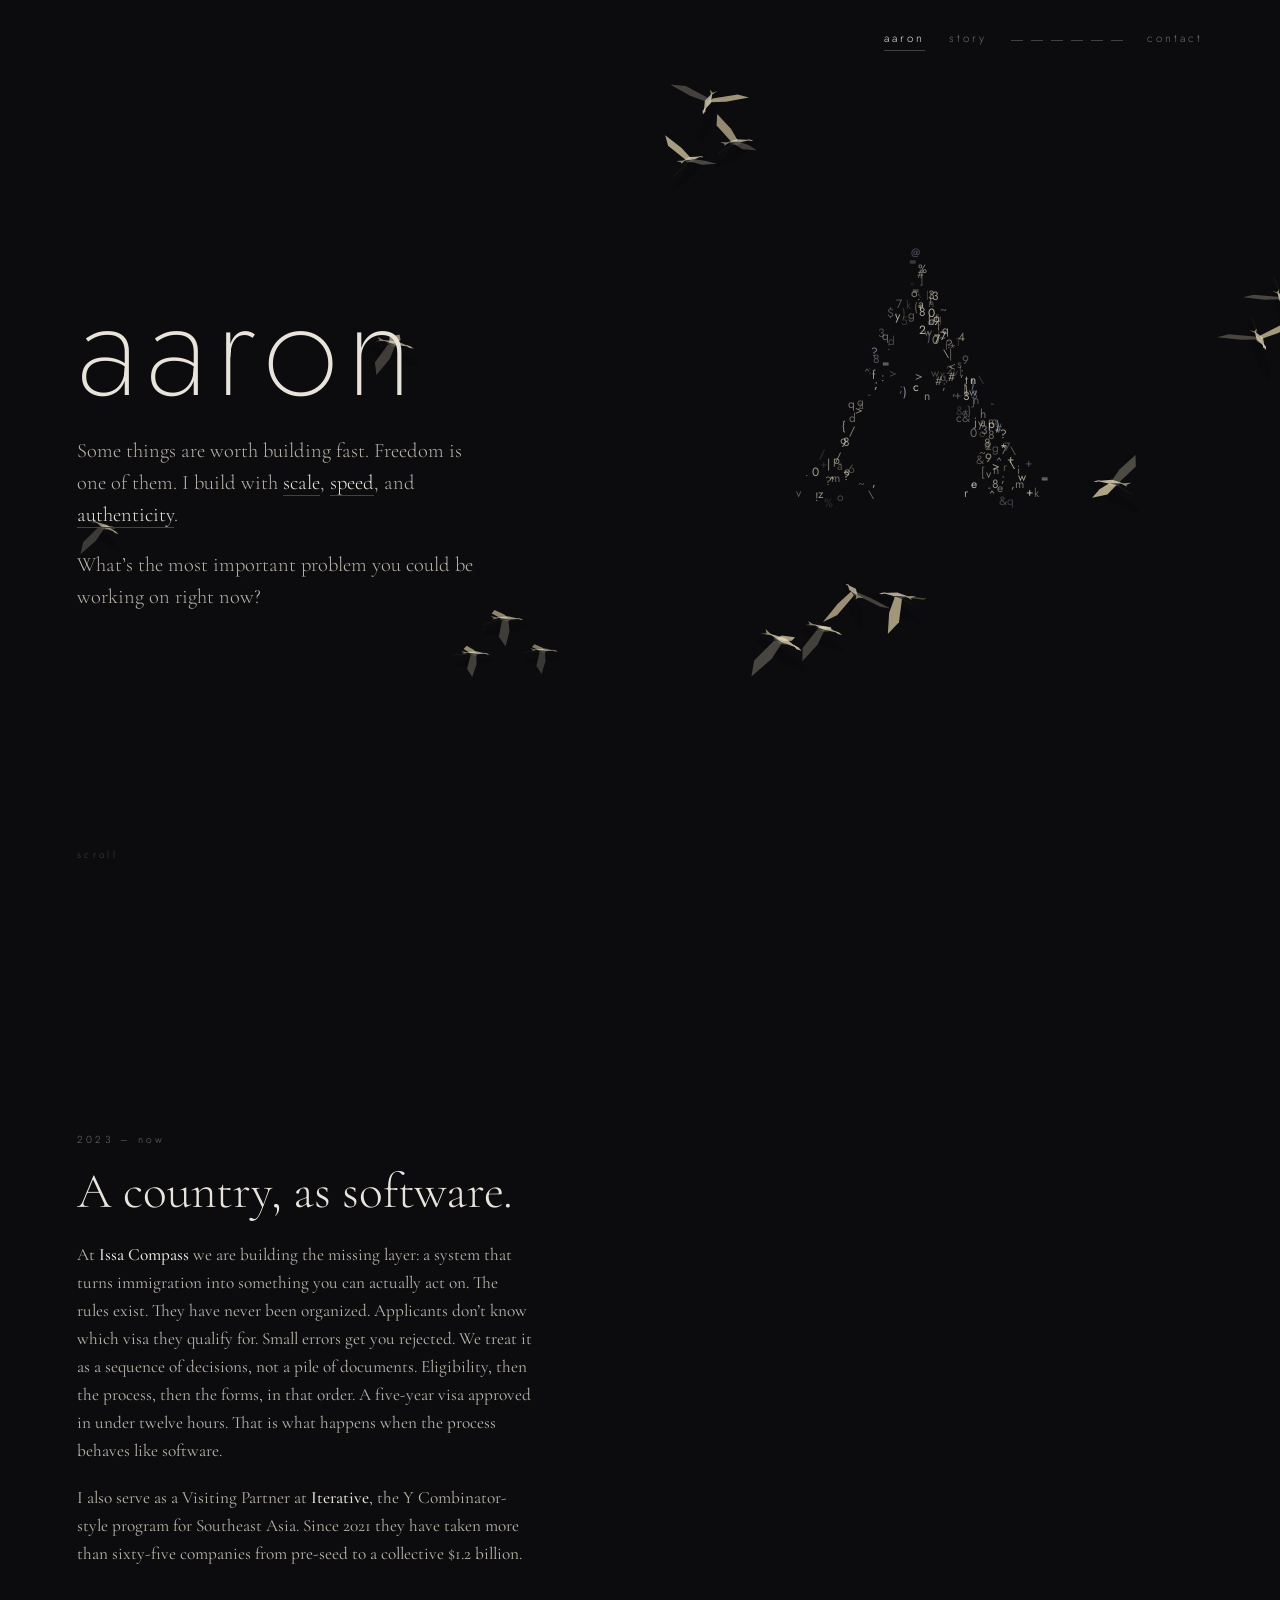
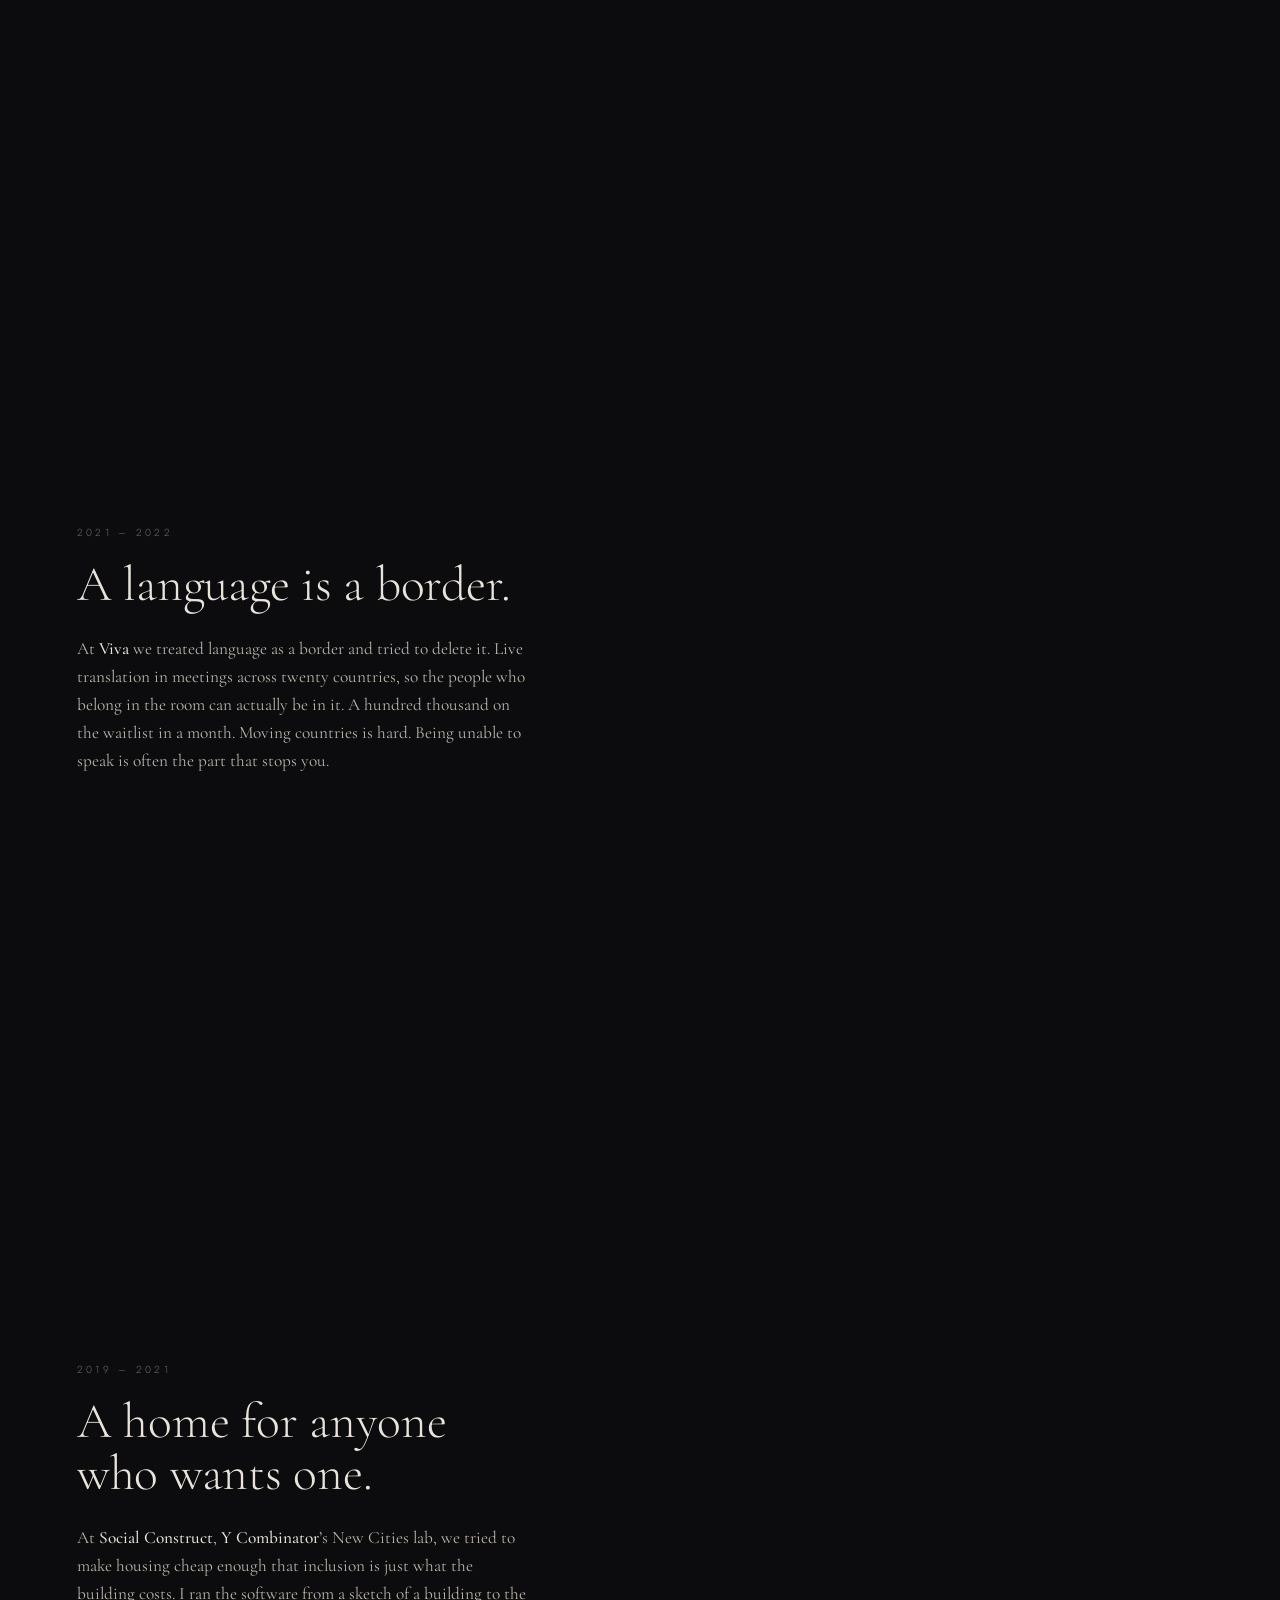
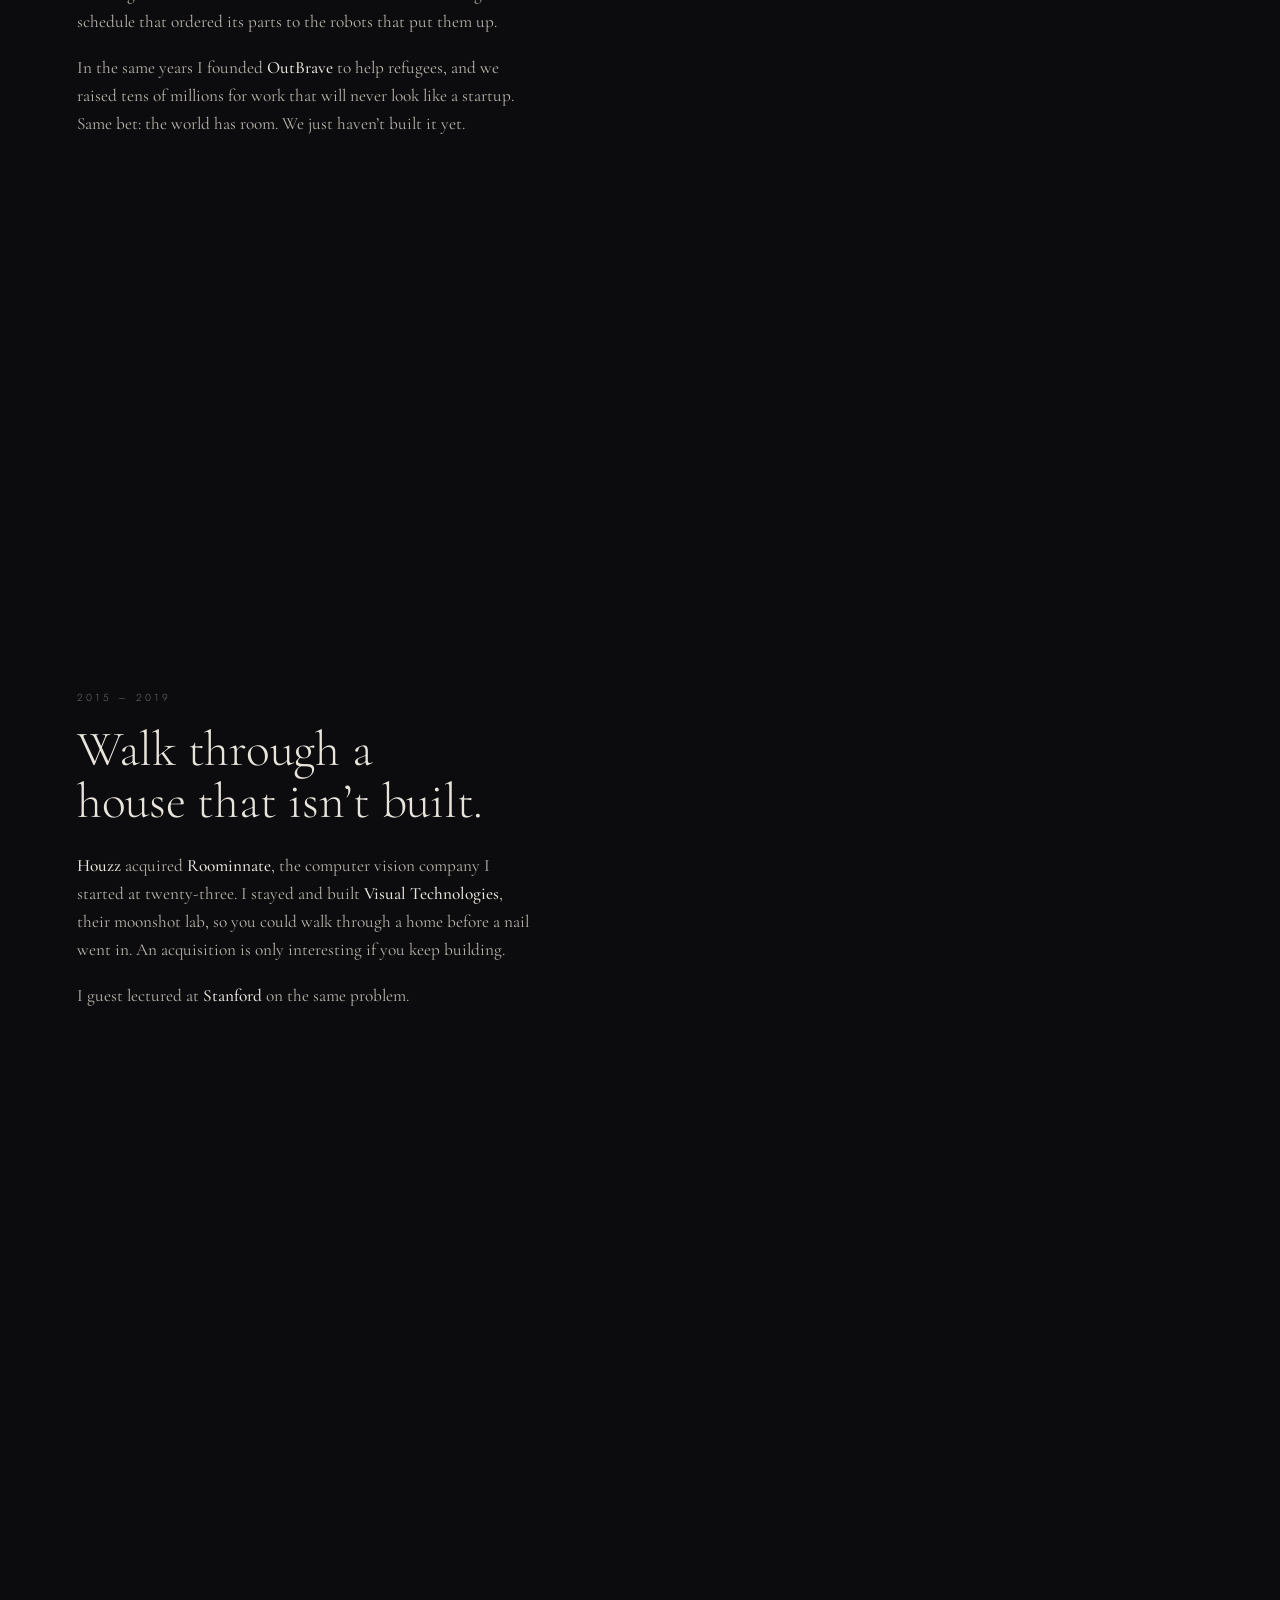
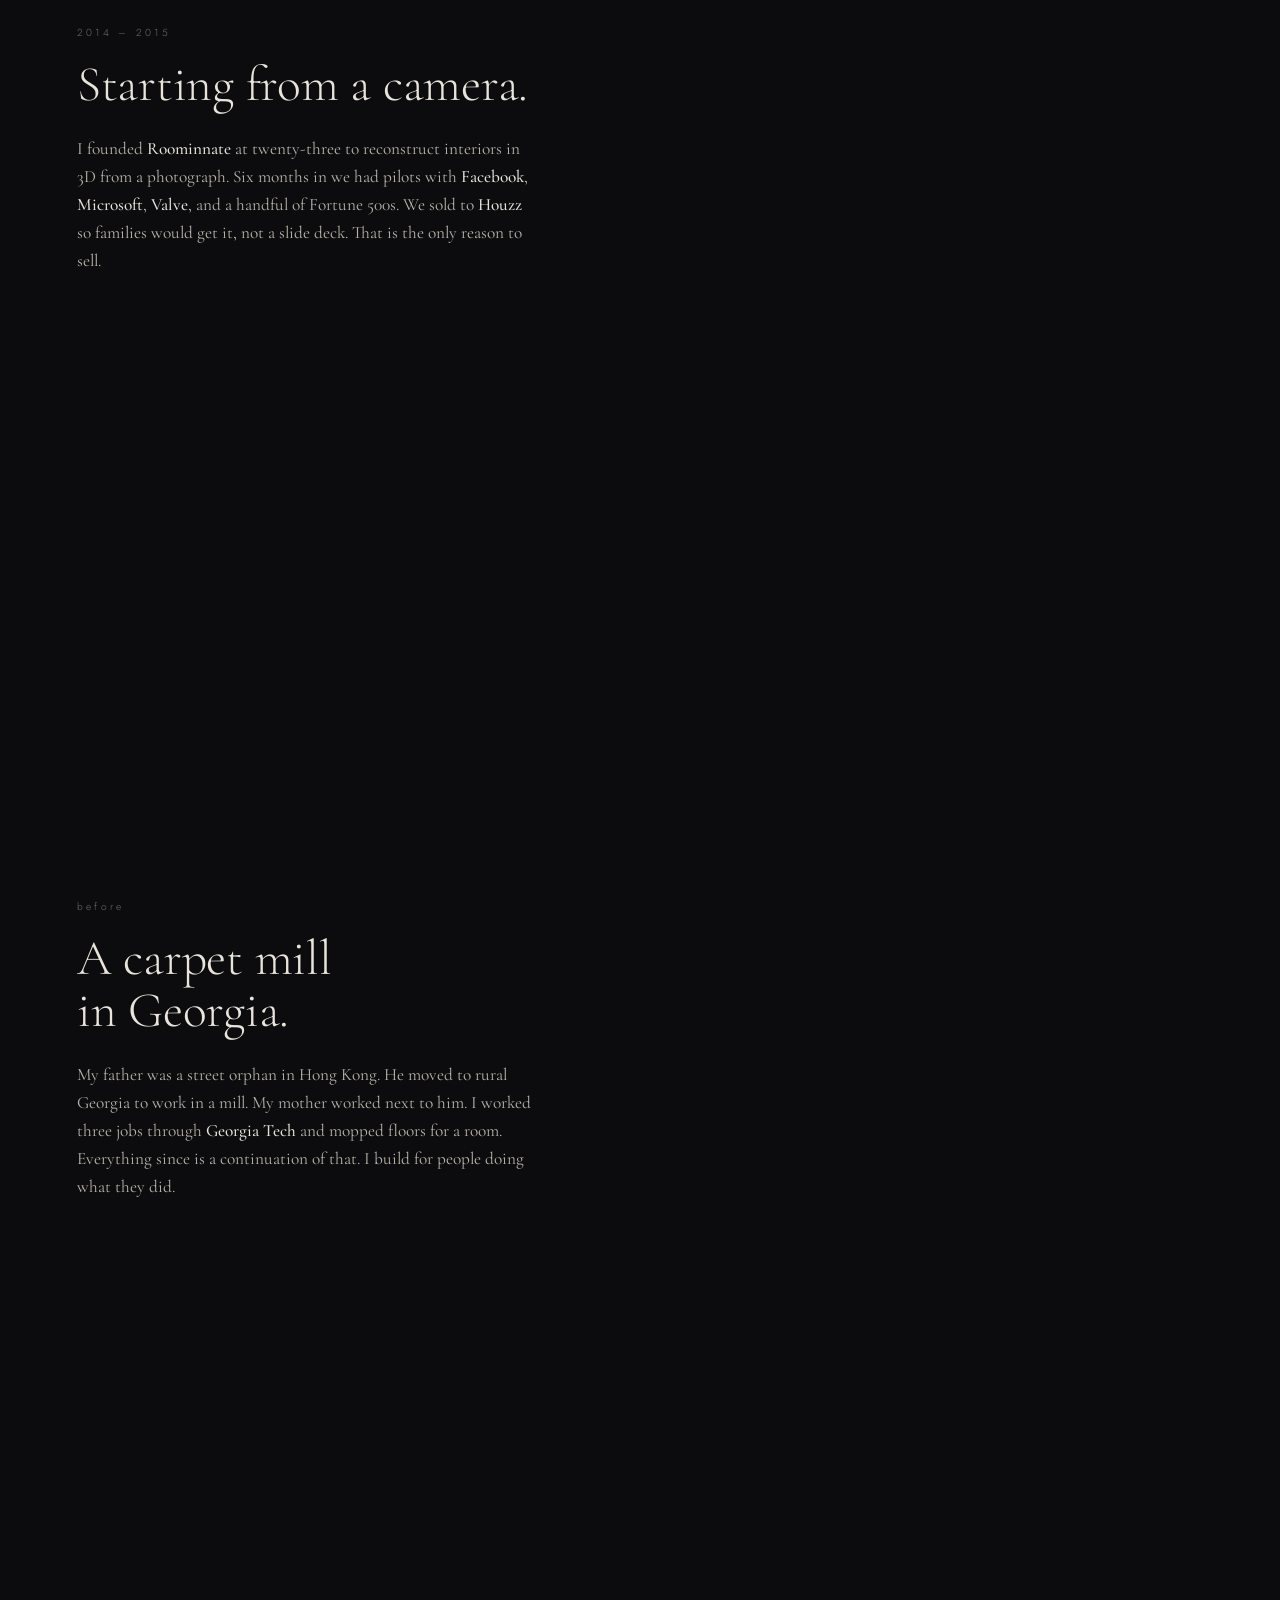
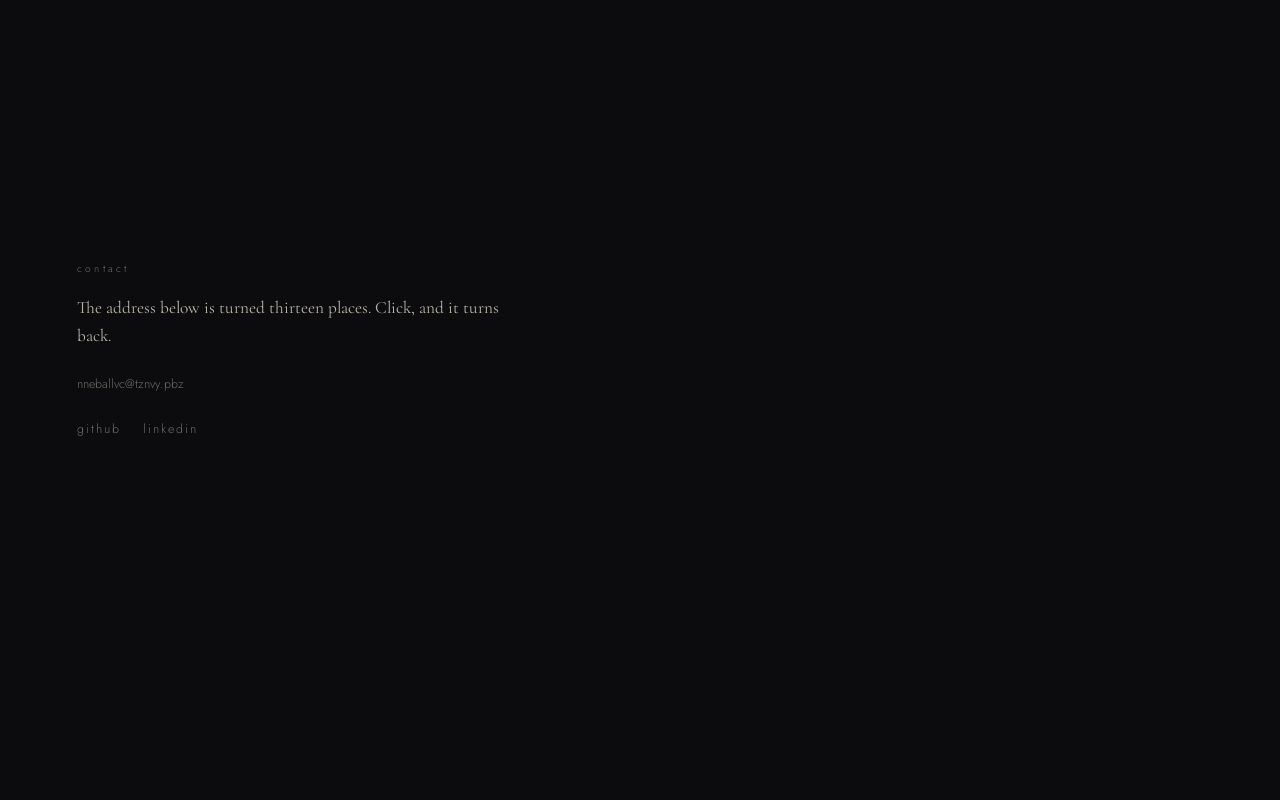
==== index.html @ d5159ff5 "Rewrite the intro and story, and give the flock real wings. Co-authored-by: Cursor <cursoragent@curs" ====
<!DOCTYPE html>
<html lang="en">
<head>
<meta charset="utf-8">
<meta name="viewport" content="width=device-width, initial-scale=1">
<title>Aaron</title>
<meta name="description" content="Aaron Yip. Some things are worth building fast. Freedom is one of them.">
<meta name="theme-color" content="#0c0c0e">

<meta property="og:type" content="website">
<meta property="og:title" content="Aaron">
<meta property="og:description" content="Aaron Yip. Some things are worth building fast. Freedom is one of them.">

<link rel="icon" href="data:image/svg+xml,%3Csvg xmlns='http://www.w3.org/2000/svg' viewBox='0 0 32 32'%3E%3Crect width='32' height='32' fill='%230c0c0e'/%3E%3Ctext x='16' y='23' font-family='Georgia,serif' font-size='20' fill='%23e8e4dc' text-anchor='middle'%3Ea%3C/text%3E%3C/svg%3E">

<link rel="preconnect" href="https://fonts.googleapis.com">
<link rel="preconnect" href="https://fonts.gstatic.com" crossorigin>
<link href="https://fonts.googleapis.com/css2?family=Cormorant+Garamond:ital,wght@0,300;0,400;0,500;1,300&family=Jost:wght@200;300;400&display=swap" rel="stylesheet">

<link rel="stylesheet" href="assets/css/main.css">
</head>
<body>

<!-- ambient layers ------------------------------------------------------- -->
<canvas id="scene" aria-hidden="true"></canvas>
<!-- EDIT ME: swap in a different photo here. A cut-out PNG is best, since its
     alpha channel tells the sampler exactly where you are (see tools/cutout.swift);
     a plain light or dark background also works. Clear it to fall back to the
     drawn stand-in. -->
<canvas id="portrait" data-src="assets/img/portrait.png" aria-hidden="true"></canvas>
<canvas id="flock" aria-hidden="true"></canvas>

<!-- header --------------------------------------------------------------- -->
<header class="masthead">
  <nav class="nav" aria-label="Sections">
    <a class="nav-word" href="#top" data-nav="top">aaron</a>
    <a class="nav-word" href="#story" data-nav="story">story</a>
    <span class="rail" id="rail" aria-hidden="true"></span>
    <a class="nav-word" href="#contact" data-nav="contact">contact</a>
  </nav>
</header>

<main>

  <!-- hero --------------------------------------------------------------- -->
  <section class="hero" id="top" data-chapter="top">
    <div class="wrap">
      <h1 class="hero-name">aaron</h1>
      <!-- The three <b class="cue"> words drive the flock. Keep three of them,
           and keep the data-cue values (gather / race / ring). -->
      <p class="hero-line reveal">
        Some things are worth building fast. Freedom is one of them.
        I build with
        <b class="cue" data-cue="gather" tabindex="0" role="button" aria-label="scale: gathers the flock into a V">scale</b>,
        <b class="cue" data-cue="race" tabindex="0" role="button" aria-label="speed: sends the flock racing">speed</b>, and
        <b class="cue" data-cue="ring" tabindex="0" role="button" aria-label="authenticity: rings the flock around the letter">authenticity</b>.
      </p>
      <p class="hero-line reveal">
        What&rsquo;s the most important problem you could be working on right now?
      </p>
    </div>
    <span class="scroll-hint" id="scrollHint">scroll</span>
  </section>

  <!-- story -------------------------------------------------------------- -->
  <div id="story"></div>

  <section class="chapter" data-chapter="c1">
    <div class="wrap">
      <p class="year reveal">2023 &ndash; now</p>
      <h2 class="reveal">A country, as software.</h2>
      <p class="body reveal">
        At <b>Issa Compass</b> we are building the missing layer: a system
        that turns immigration into something you can actually act on. The
        rules exist. They have never been organized. Applicants don&rsquo;t
        know which visa they qualify for. Small errors get you rejected.
        We treat it as a sequence of decisions, not a pile of documents.
        Eligibility, then the process, then the forms, in that order. A
        five-year visa approved in under twelve hours. That is what happens
        when the process behaves like software.
      </p>
      <p class="body reveal">
        I also serve as a Visiting Partner at <b>Iterative</b>, the
        Y Combinator-style program for Southeast Asia. Since 2021 they
        have taken more than sixty-five companies from pre-seed to a
        collective $1.2&nbsp;billion.
      </p>
    </div>
  </section>

  <section class="chapter" data-chapter="c2">
    <div class="wrap">
      <p class="year reveal">2021 &ndash; 2022</p>
      <h2 class="reveal">A language is a border.</h2>
      <p class="body reveal">
        At <b>Viva</b> we treated language as a border and tried to delete it.
        Live translation in meetings across twenty countries, so the people
        who belong in the room can actually be in it. A hundred thousand on
        the waitlist in a month. Moving countries is hard. Being unable to
        speak is often the part that stops you.
      </p>
    </div>
  </section>

  <section class="chapter" data-chapter="c3">
    <div class="wrap">
      <p class="year reveal">2019 &ndash; 2021</p>
      <h2 class="reveal">A home for anyone who wants one.</h2>
      <p class="body reveal">
        At <b>Social Construct</b>, <b>Y Combinator</b>&rsquo;s New Cities lab,
        we tried to make housing cheap enough that inclusion is just what the
        building costs. I ran the software from a sketch of a building to the
        schedule that ordered its parts to the robots that put them up.
      </p>
      <p class="body reveal">
        In the same years I founded <b>OutBrave</b> to help refugees, and we
        raised tens of millions for work that will never look like a startup.
        Same bet: the world has room. We just haven&rsquo;t built it yet.
      </p>
    </div>
  </section>

  <section class="chapter" data-chapter="c4">
    <div class="wrap">
      <p class="year reveal">2015 &ndash; 2019</p>
      <h2 class="reveal">Walk through a house that isn&rsquo;t built.</h2>
      <p class="body reveal">
        <b>Houzz</b> acquired <b>Roominnate</b>, the computer vision company I
        started at twenty-three. I stayed and built <b>Visual Technologies</b>,
        their moonshot lab, so you could walk through a home before a nail
        went in. An acquisition is only interesting if you keep building.
      </p>
      <p class="body reveal">
        I guest lectured at <b>Stanford</b> on the same problem.
      </p>
    </div>
  </section>

  <section class="chapter" data-chapter="c5">
    <div class="wrap">
      <p class="year reveal">2014 &ndash; 2015</p>
      <h2 class="reveal">Starting from a camera.</h2>
      <p class="body reveal">
        I founded <b>Roominnate</b> at twenty-three to reconstruct interiors
        in 3D from a photograph. Six months in we had pilots with
        <b>Facebook</b>, <b>Microsoft</b>, <b>Valve</b>, and a handful of
        Fortune 500s. We sold to <b>Houzz</b> so families would get it, not a
        slide deck. That is the only reason to sell.
      </p>
    </div>
  </section>

  <section class="chapter" data-chapter="c6">
    <div class="wrap">
      <p class="year reveal">before</p>
      <h2 class="reveal">A carpet mill in Georgia.</h2>
      <p class="body reveal">
        My father was a street orphan in Hong Kong. He moved to rural Georgia
        to work in a mill. My mother worked next to him. I worked three jobs
        through <b>Georgia Tech</b> and mopped floors for a room. Everything
        since is a continuation of that. I build for people doing what they
        did.
      </p>
    </div>
  </section>

  <!-- contact ------------------------------------------------------------ -->
  <section class="chapter contact" id="contact" data-chapter="contact">
    <div class="wrap">
      <p class="year reveal">contact</p>
      <p class="body reveal" id="cipherHint" aria-live="polite">
        The address below is turned thirteen places. Click, and it turns back.
      </p>
      <p class="links reveal">
        <!-- EDIT ME: your email, rotated 13 places (a→n, b→o, …).
             Run: node -e "console.log(process.argv[1].replace(/[a-z]/gi,c=>String.fromCharCode((c<='Z'?90:122)>=c.charCodeAt(0)+13?c.charCodeAt(0)+13:c.charCodeAt(0)-13)))" you@example.com -->
        <button class="cipher" id="cipher" data-rot="nneballvc@tznvy.pbz">nneballvc@tznvy.pbz</button>
      </p>
      <p class="links reveal">
        <!-- EDIT ME: your profiles -->
        <a href="https://github.com/aaronyy" rel="me">github</a>
        <a href="https://www.linkedin.com/in/aaron-builds/" rel="me">linkedin</a>
      </p>
    </div>
  </section>

</main>

<script src="assets/js/flock.js"></script>
<script src="assets/js/scene.js"></script>
<script src="assets/js/portrait.js"></script>
<script src="assets/js/site.js"></script>
</body>
</html>
---- assets/css/main.css ----
/* ---------------------------------------------------------------- tokens */
:root {
  --bg:        #0c0c0e;
  --ink:       #e8e4dc;
  --ink-soft:  #b9b4aa;
  --ink-mute:  #6f6c66;
  --ink-faint: #43413d;
  --gold:      #d8c9a3;

  --sans:  "Jost", "Helvetica Neue", Arial, sans-serif;
  --serif: "Cormorant Garamond", Georgia, "Times New Roman", serif;

  --gutter: max(6vw, 2rem);
  --ease:   cubic-bezier(.22, .61, .36, 1);
}

/* ----------------------------------------------------------------- reset */
* { box-sizing: border-box; }

html {
  background: var(--bg);
  scroll-behavior: smooth;
  -webkit-text-size-adjust: 100%;
}

body {
  margin: 0;
  background: var(--bg);
  color: var(--ink);
  font-family: var(--serif);
  font-weight: 400;
  -webkit-font-smoothing: antialiased;
  overflow-x: hidden;
}

/* subtle vignette so the canvases never touch the edges hard */
body::after {
  content: "";
  position: fixed;
  inset: 0;
  z-index: 4;
  pointer-events: none;
  background: radial-gradient(130% 100% at 50% 45%, transparent 68%, rgba(0,0,0,.38) 100%);
}

/* ---------------------------------------------------------------- canvas */
#scene, #portrait, #flock {
  position: fixed;
  inset: 0;
  width: 100%;
  height: 100%;
  pointer-events: none;
  display: block;
}
#scene    { z-index: 1; }
#portrait { z-index: 2; }   /* birds pass in front of the portrait */
#flock    { z-index: 3; }

/* ---------------------------------------------------------------- layout */
main { position: relative; z-index: 5; }

.wrap {
  width: min(34rem, 100%);
  margin-left: var(--gutter);
  padding-right: 1.5rem;
}

.hero,
.chapter {
  position: relative;
  min-height: 100svh;
  display: flex;
  flex-direction: column;
  justify-content: center;
}

/* on wide screens the copy sits left, the wireframe scene lives right */
@media (min-width: 62rem) {
  .wrap { width: min(30rem, 44vw); }
}

/* Narrow screens have no side room, so the glyph letter and the portrait take
   the upper third and the copy drops to the bottom rather than sitting under
   the particles. */
@media (max-width: 55rem) {
  .hero,
  .contact {
    justify-content: flex-end;
    padding-bottom: 20vh;
  }
}

/* ------------------------------------------------------------------ hero */
.hero-name {
  margin: 0 0 1.6rem;
  font-family: var(--sans);
  font-weight: 200;
  font-size: clamp(4rem, 11vw, 8.5rem);
  line-height: .9;
  letter-spacing: .06em;
  color: var(--ink);
}

.hero-line {
  margin: 0;
  max-width: 26rem;
  font-weight: 300;
  font-size: clamp(1.05rem, 1.6vw, 1.32rem);
  line-height: 1.55;
  color: var(--ink-soft);
}

.hero-line + .hero-line { margin-top: 1.15rem; }

/* the three animation cues */
.cue {
  font-weight: 400;
  color: var(--ink);
  cursor: pointer;
  background: none;
  border: 0;
  padding: 0;
  font: inherit;
  border-bottom: 1px solid var(--ink-faint);
  transition: color .35s var(--ease), border-color .35s var(--ease);
}
.cue:hover,
.cue:focus-visible,
.cue.live {
  color: var(--gold);
  border-color: var(--gold);
  outline: none;
}

.scroll-hint {
  position: absolute;
  left: var(--gutter);
  bottom: 2.4rem;
  font-family: var(--sans);
  font-weight: 300;
  font-size: .62rem;
  letter-spacing: .34em;
  text-transform: lowercase;
  color: var(--ink-faint);
  transition: opacity .6s var(--ease);
}
.scroll-hint.gone { opacity: 0; }

/* -------------------------------------------------------------- chapters */
.year {
  margin: 0 0 1.1rem;
  font-family: var(--sans);
  font-weight: 300;
  font-size: .64rem;
  letter-spacing: .32em;
  color: var(--ink-mute);
}

.chapter h2 {
  margin: 0 0 1.5rem;
  font-weight: 300;
  font-size: clamp(2rem, 4.4vw, 3.1rem);
  line-height: 1.06;
  letter-spacing: -.005em;
  color: var(--ink);
  text-wrap: balance;
}

.body {
  margin: 0;
  font-weight: 400;
  font-size: clamp(1rem, 1.35vw, 1.15rem);
  line-height: 1.62;
  color: var(--ink-soft);
}

.body + .body { margin-top: 1.15rem; }

.body b {
  font-weight: 500;
  color: var(--ink);
}

/* --------------------------------------------------------------- contact */
.contact { min-height: 100svh; }

.links {
  margin: 1.6rem 0 0;
  display: flex;
  flex-wrap: wrap;
  gap: 1.4rem;
  font-family: var(--sans);
  font-weight: 300;
  font-size: .78rem;
  letter-spacing: .16em;
}

.links a,
.cipher {
  color: var(--ink-mute);
  text-decoration: none;
  font: inherit;
  background: none;
  border: 0;
  padding: 0;
  cursor: pointer;
  border-bottom: 1px solid transparent;
  transition: color .35s var(--ease), border-color .35s var(--ease);
}
.links a:hover,
.links a:focus-visible,
.cipher:hover,
.cipher:focus-visible {
  color: var(--gold);
  border-color: var(--ink-faint);
  outline: none;
}

/* the per-character flip when the cipher unrolls */
.cipher .ch {
  display: inline-block;
  transition: transform .5s var(--ease), opacity .5s var(--ease);
}
.cipher.turning .ch {
  transform: rotateX(180deg);
  opacity: .25;
}
.cipher.done { color: var(--ink); }

/* -------------------------------------------------------------- masthead */
.masthead {
  position: fixed;
  top: 0;
  right: 0;
  left: 0;
  z-index: 5;
  padding: 1.9rem var(--gutter);
  display: flex;
  justify-content: flex-end;
  pointer-events: none;
}

.nav {
  display: flex;
  align-items: center;
  gap: 1.5rem;
  pointer-events: auto;
}

.nav-word {
  font-family: var(--sans);
  font-weight: 300;
  font-size: .72rem;
  letter-spacing: .26em;
  color: var(--ink-mute);
  text-decoration: none;
  border-bottom: 1px solid transparent;
  padding-bottom: .25rem;
  transition: color .35s var(--ease), border-color .35s var(--ease);
}
.nav-word:hover,
.nav-word.active {
  color: var(--ink);
  border-color: var(--ink-faint);
}

/* chapter rail: one tick per chapter, with a bird marker riding along */
.rail {
  position: relative;
  display: flex;
  align-items: center;
  gap: .5rem;
  height: 1rem;
  opacity: 0;
  transition: opacity .5s var(--ease);
}
.rail.on { opacity: 1; }

.rail .tick {
  width: .75rem;
  height: 1px;
  background: var(--ink-faint);
  transition: background-color .35s var(--ease);
}
.rail .tick.past { background: var(--ink-mute); }
.rail .tick.here { background: var(--gold); }

.rail .marker {
  position: absolute;
  top: 50%;
  left: 0;
  width: .6rem;
  height: .6rem;
  margin-top: -.3rem;
  color: var(--gold);
  transition: transform .5s var(--ease);
}
.rail .marker svg { display: block; width: 100%; height: 100%; }

@media (max-width: 44rem) {
  .rail { display: none; }
  .nav { gap: 1.1rem; }
}

/* --------------------------------------------------------------- reveals */
.reveal {
  opacity: 0;
  transform: translateY(1.1rem);
  filter: blur(6px);
  transition:
    opacity   .95s var(--ease),
    transform .95s var(--ease),
    filter    .95s var(--ease);
}
.reveal.in {
  opacity: 1;
  transform: none;
  filter: blur(0);
}

/* stagger the children of a chapter */
.wrap .reveal:nth-child(1) { transition-delay: 0ms; }
.wrap .reveal:nth-child(2) { transition-delay: 110ms; }
.wrap .reveal:nth-child(3) { transition-delay: 220ms; }
.wrap .reveal:nth-child(4) { transition-delay: 330ms; }

/* ------------------------------------------------------- accessibility */
@media (prefers-reduced-motion: reduce) {
  html { scroll-behavior: auto; }

  .reveal {
    opacity: 1;
    transform: none;
    filter: none;
    transition: none;
  }
  #scene, #portrait, #flock { display: none; }
  .scroll-hint { display: none; }
  .rail .marker { transition: none; }
}

::selection {
  background: var(--gold);
  color: var(--bg);
}
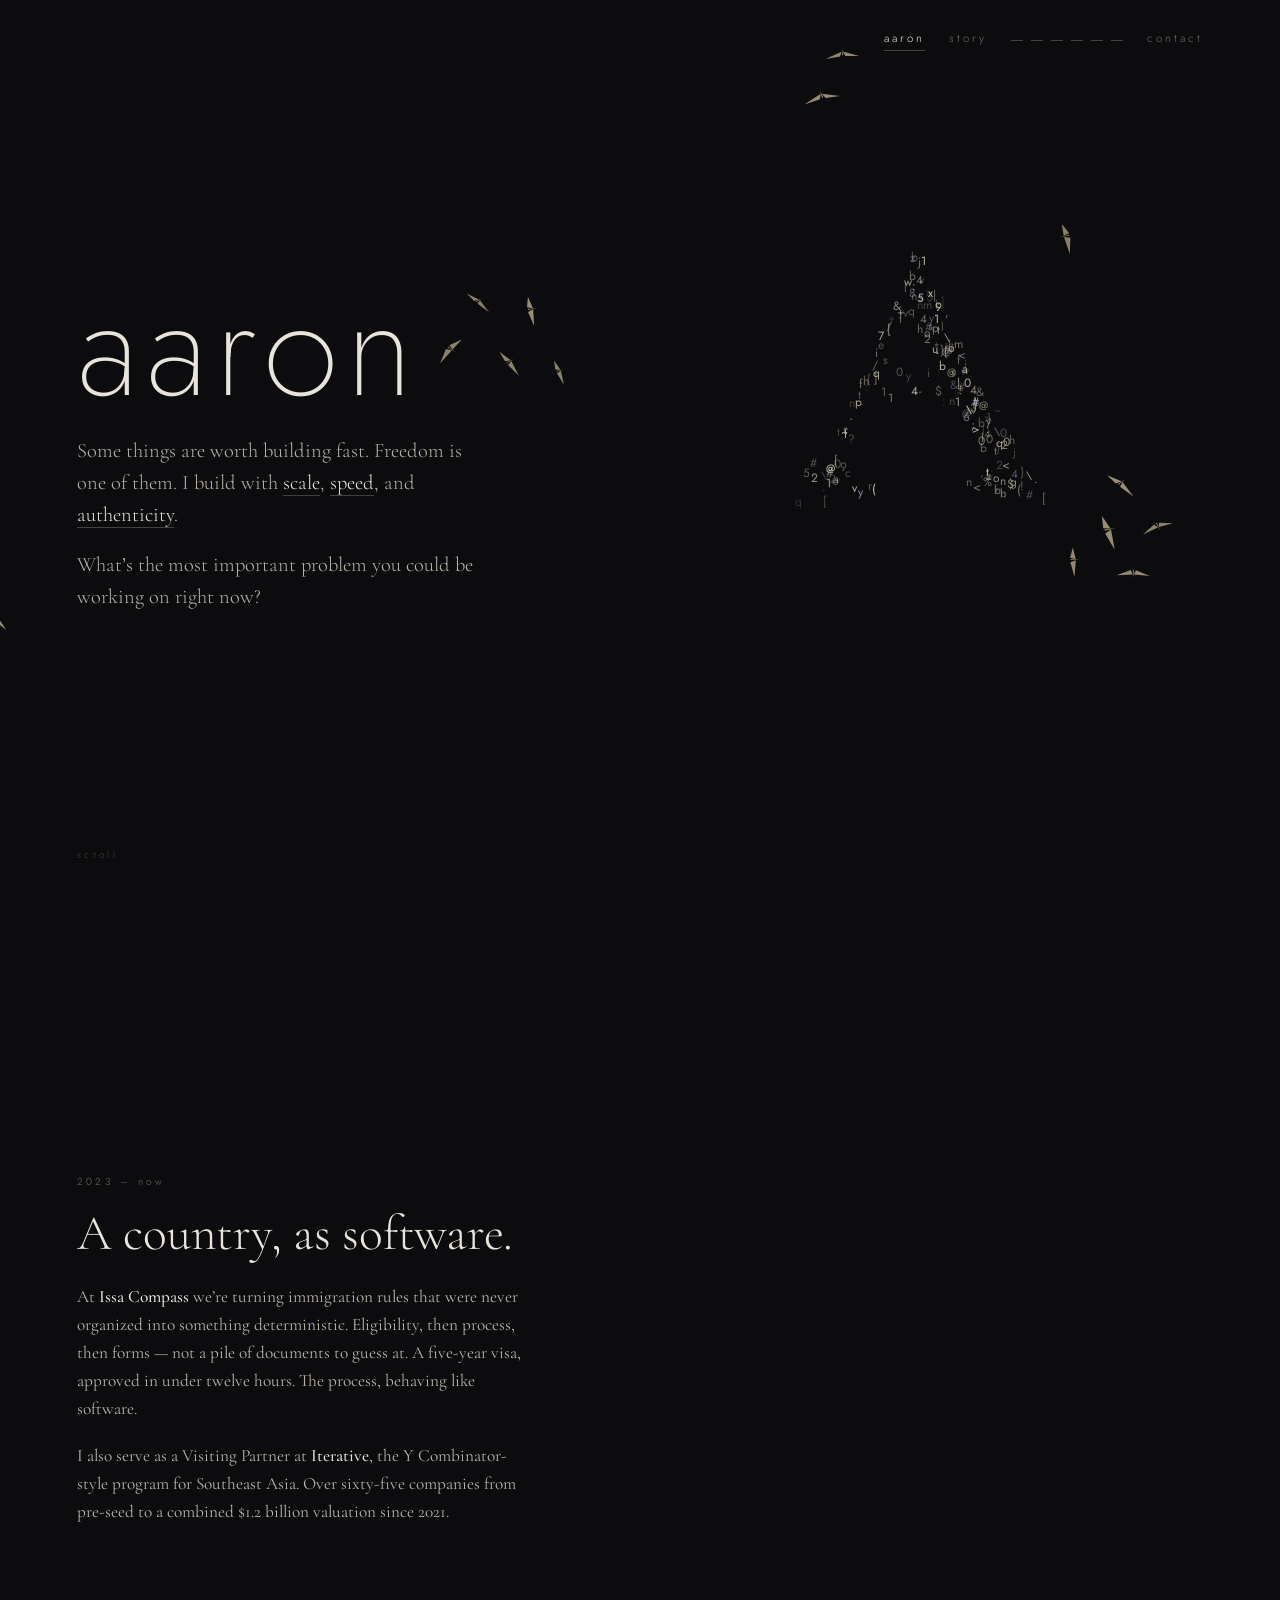
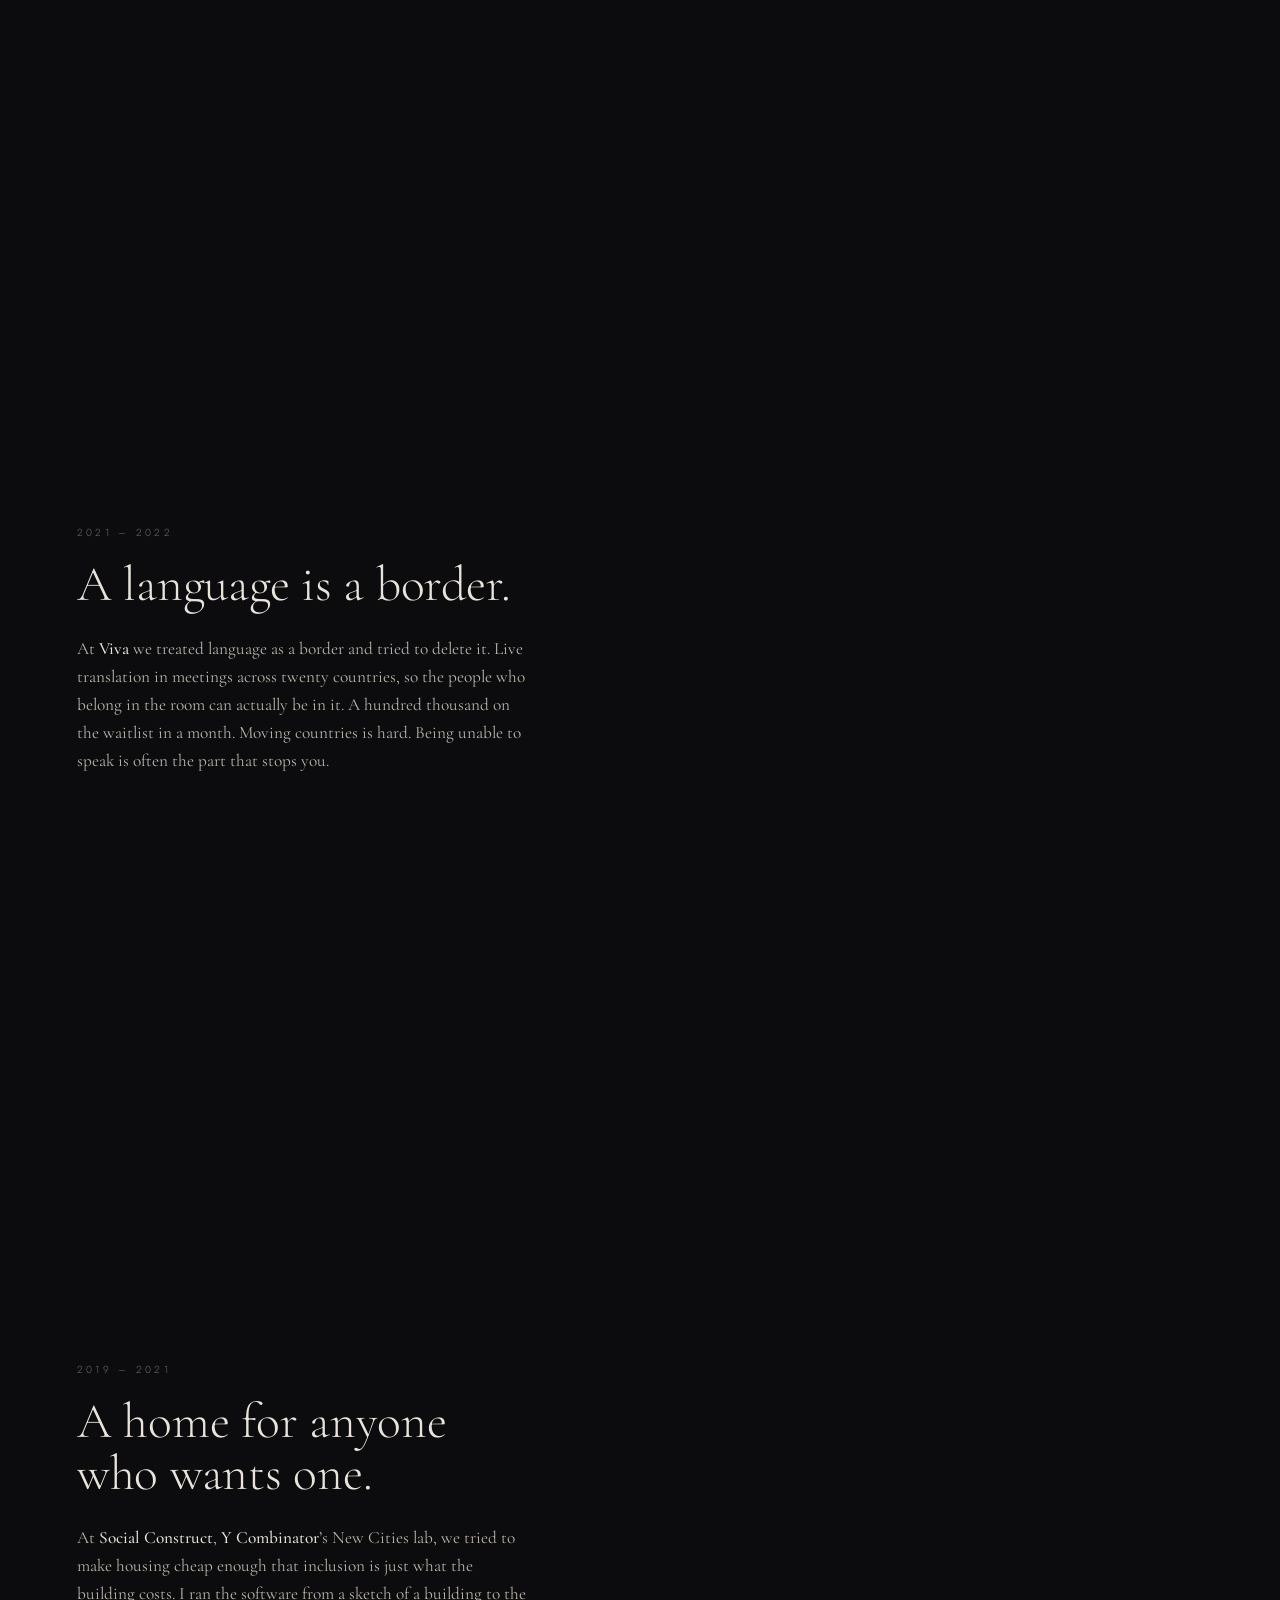
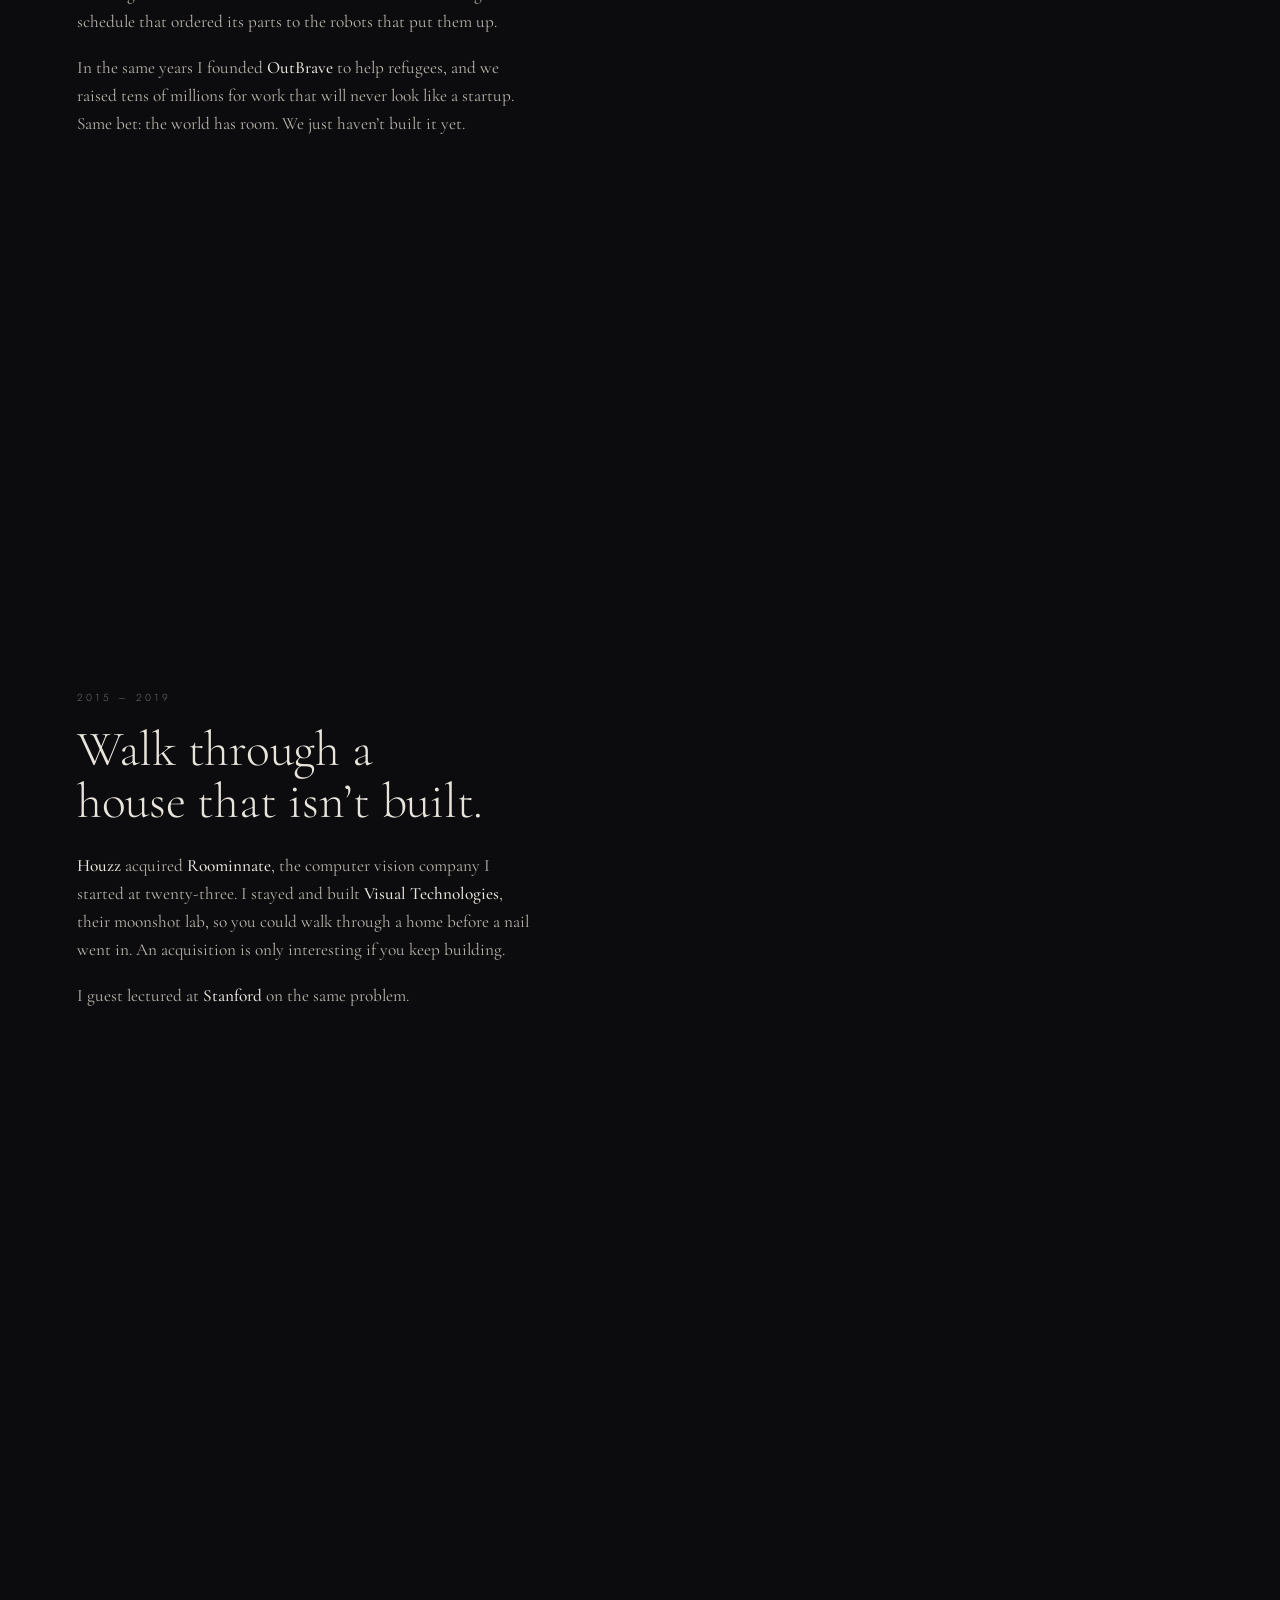
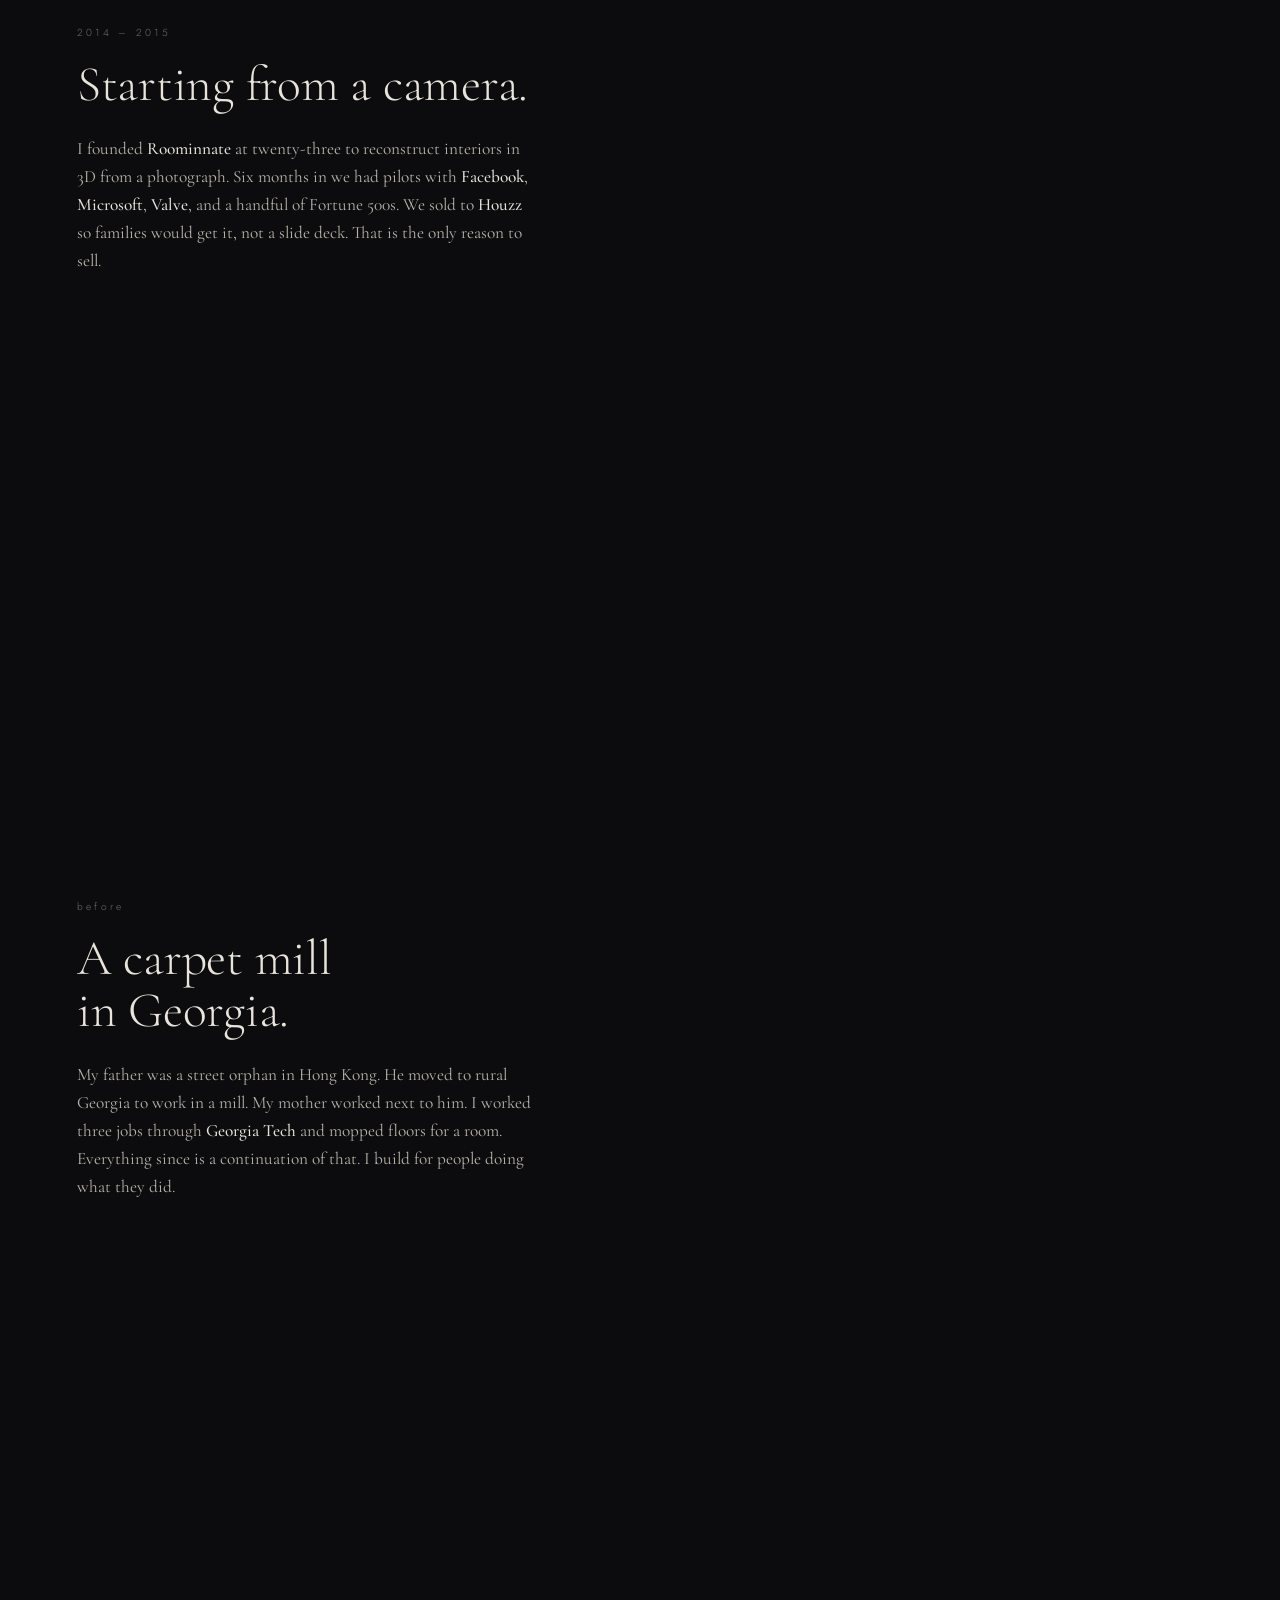
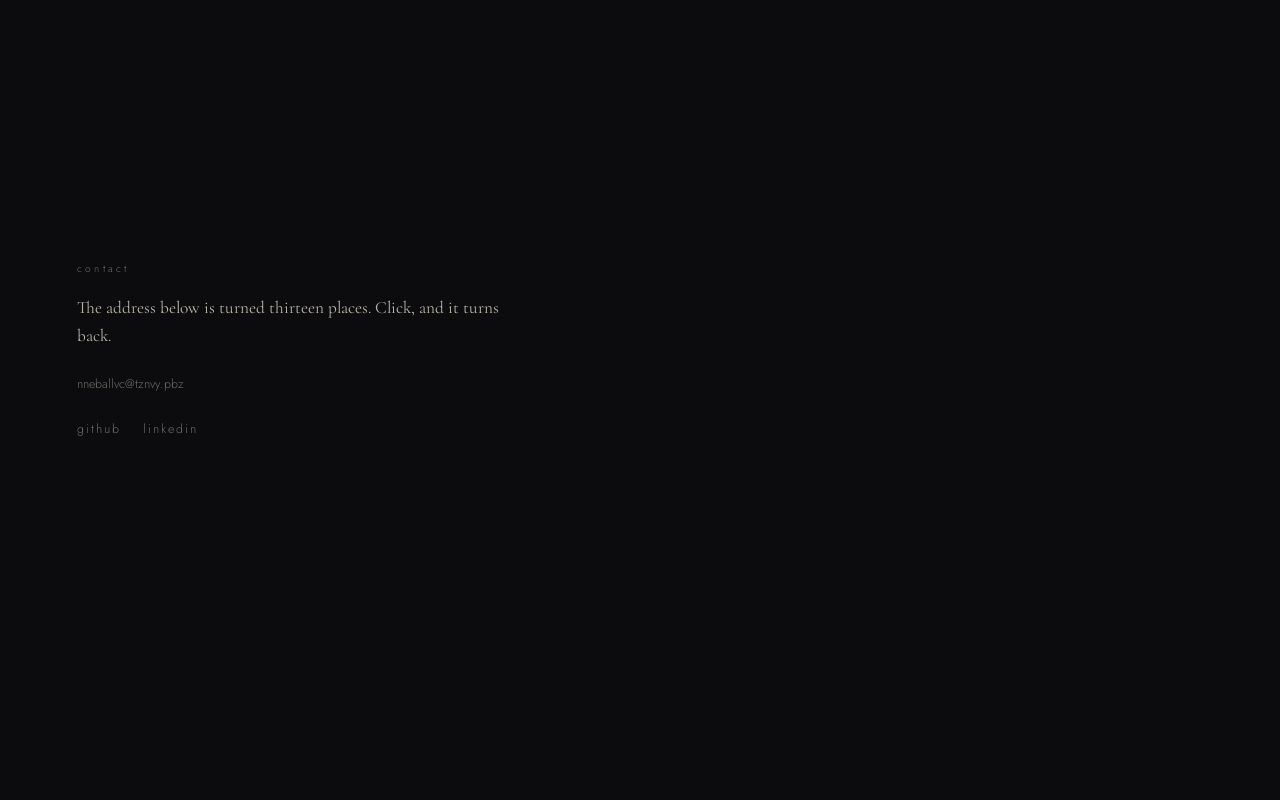
==== commit c7f99884: "Tighten the Issa chapter and make the flock hold a cleaner V. Co-authored-by: Cursor <cursoragent@cu" ====
--- a/index.html
+++ b/index.html
@@ -70,20 +70,17 @@
       <p class="year reveal">2023 &ndash; now</p>
       <h2 class="reveal">A country, as software.</h2>
       <p class="body reveal">
-        At <b>Issa Compass</b> we are building the missing layer: a system
-        that turns immigration into something you can actually act on. The
-        rules exist. They have never been organized. Applicants don&rsquo;t
-        know which visa they qualify for. Small errors get you rejected.
-        We treat it as a sequence of decisions, not a pile of documents.
-        Eligibility, then the process, then the forms, in that order. A
-        five-year visa approved in under twelve hours. That is what happens
-        when the process behaves like software.
+        At <b>Issa Compass</b> we&rsquo;re turning immigration rules that
+        were never organized into something deterministic. Eligibility,
+        then process, then forms &mdash; not a pile of documents to guess
+        at. A five-year visa, approved in under twelve hours. The process,
+        behaving like software.
       </p>
       <p class="body reveal">
         I also serve as a Visiting Partner at <b>Iterative</b>, the
-        Y Combinator-style program for Southeast Asia. Since 2021 they
-        have taken more than sixty-five companies from pre-seed to a
-        collective $1.2&nbsp;billion.
+        Y Combinator-style program for Southeast Asia. Over sixty-five
+        companies from pre-seed to a combined $1.2&nbsp;billion valuation
+        since 2021.
       </p>
     </div>
   </section>
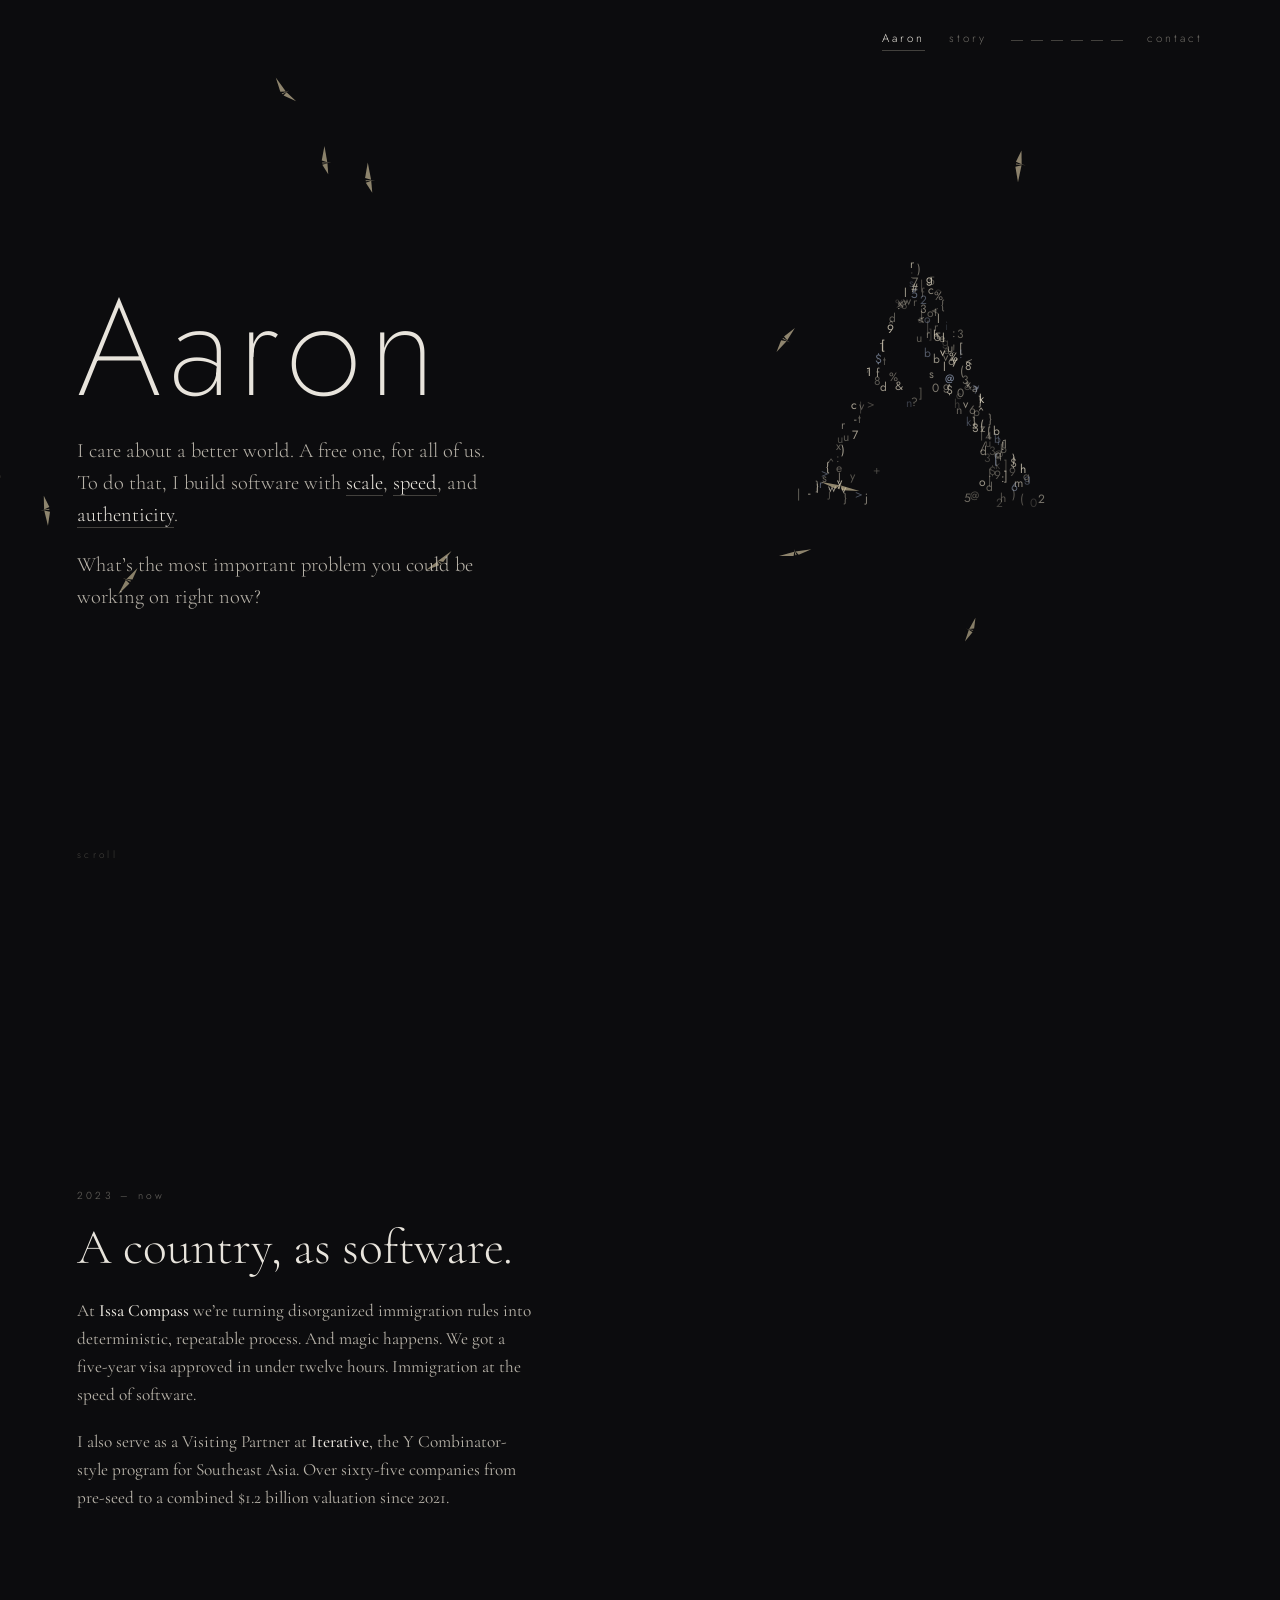
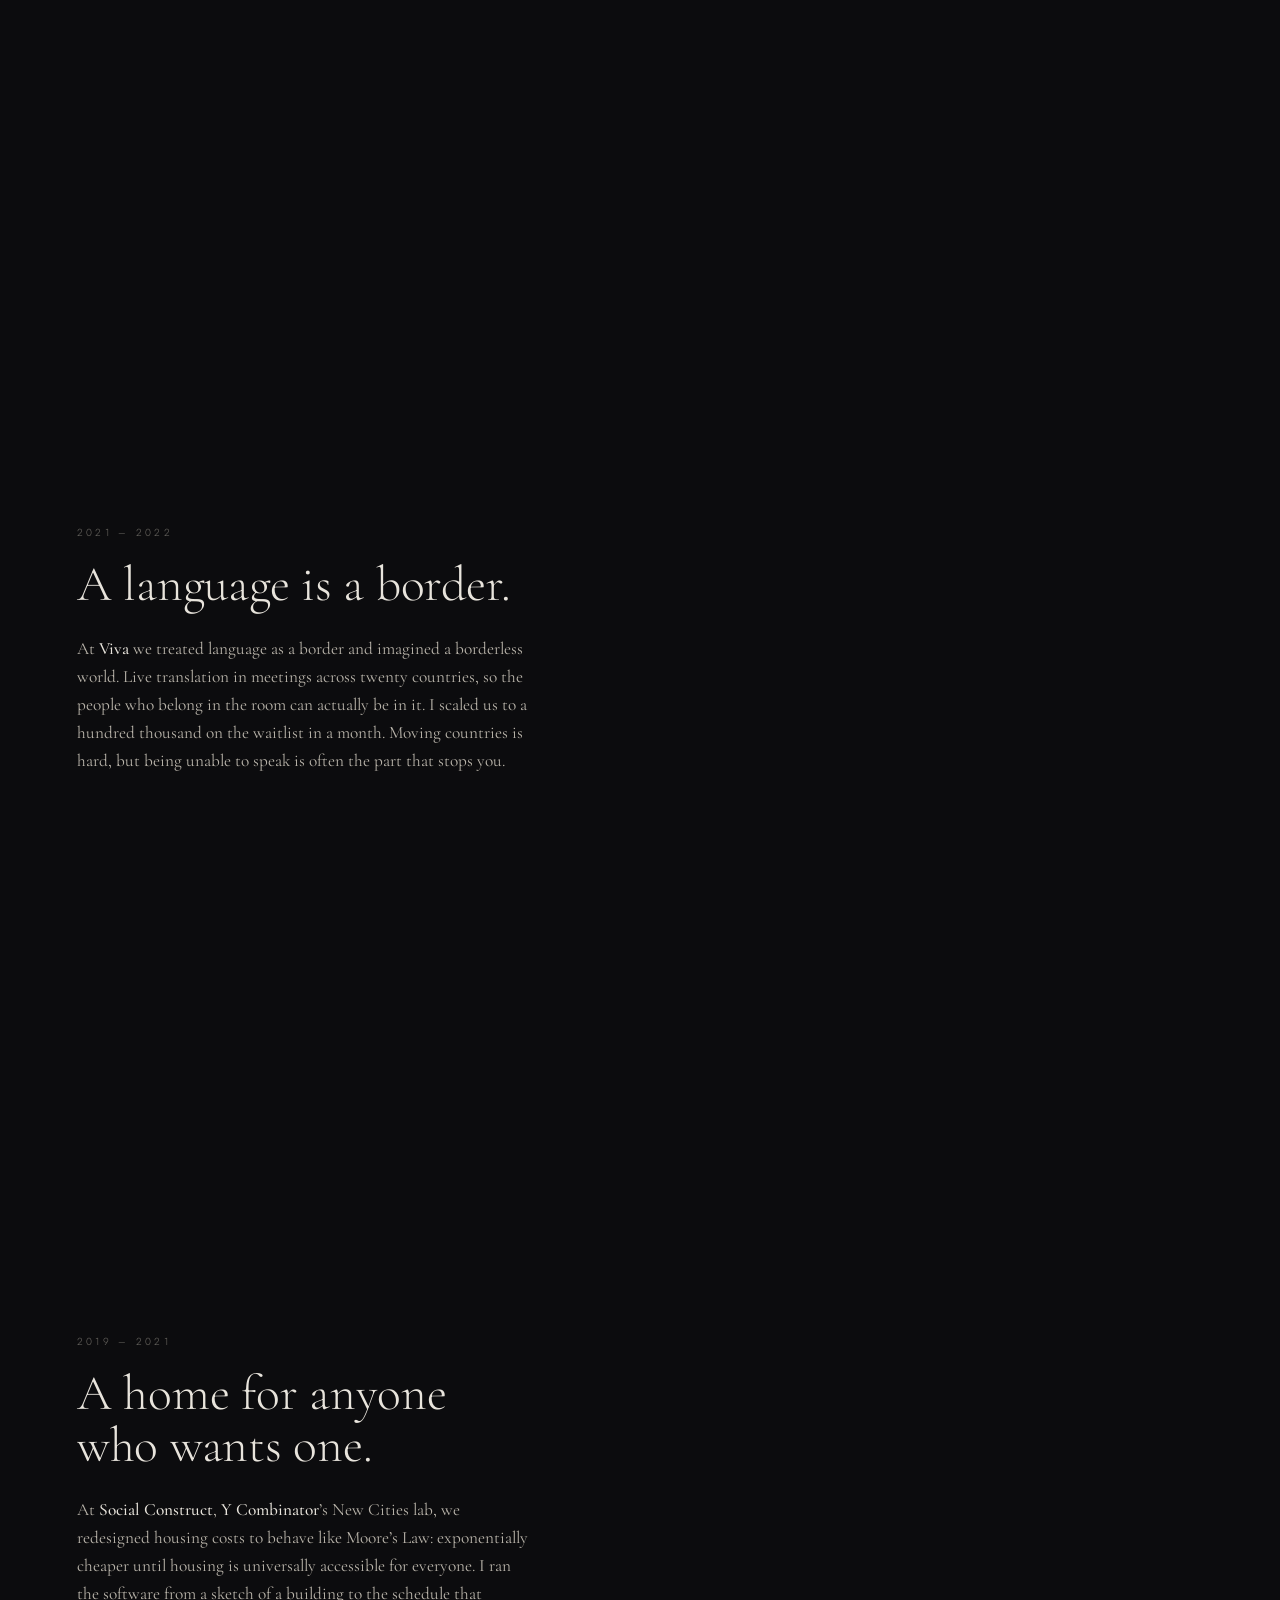
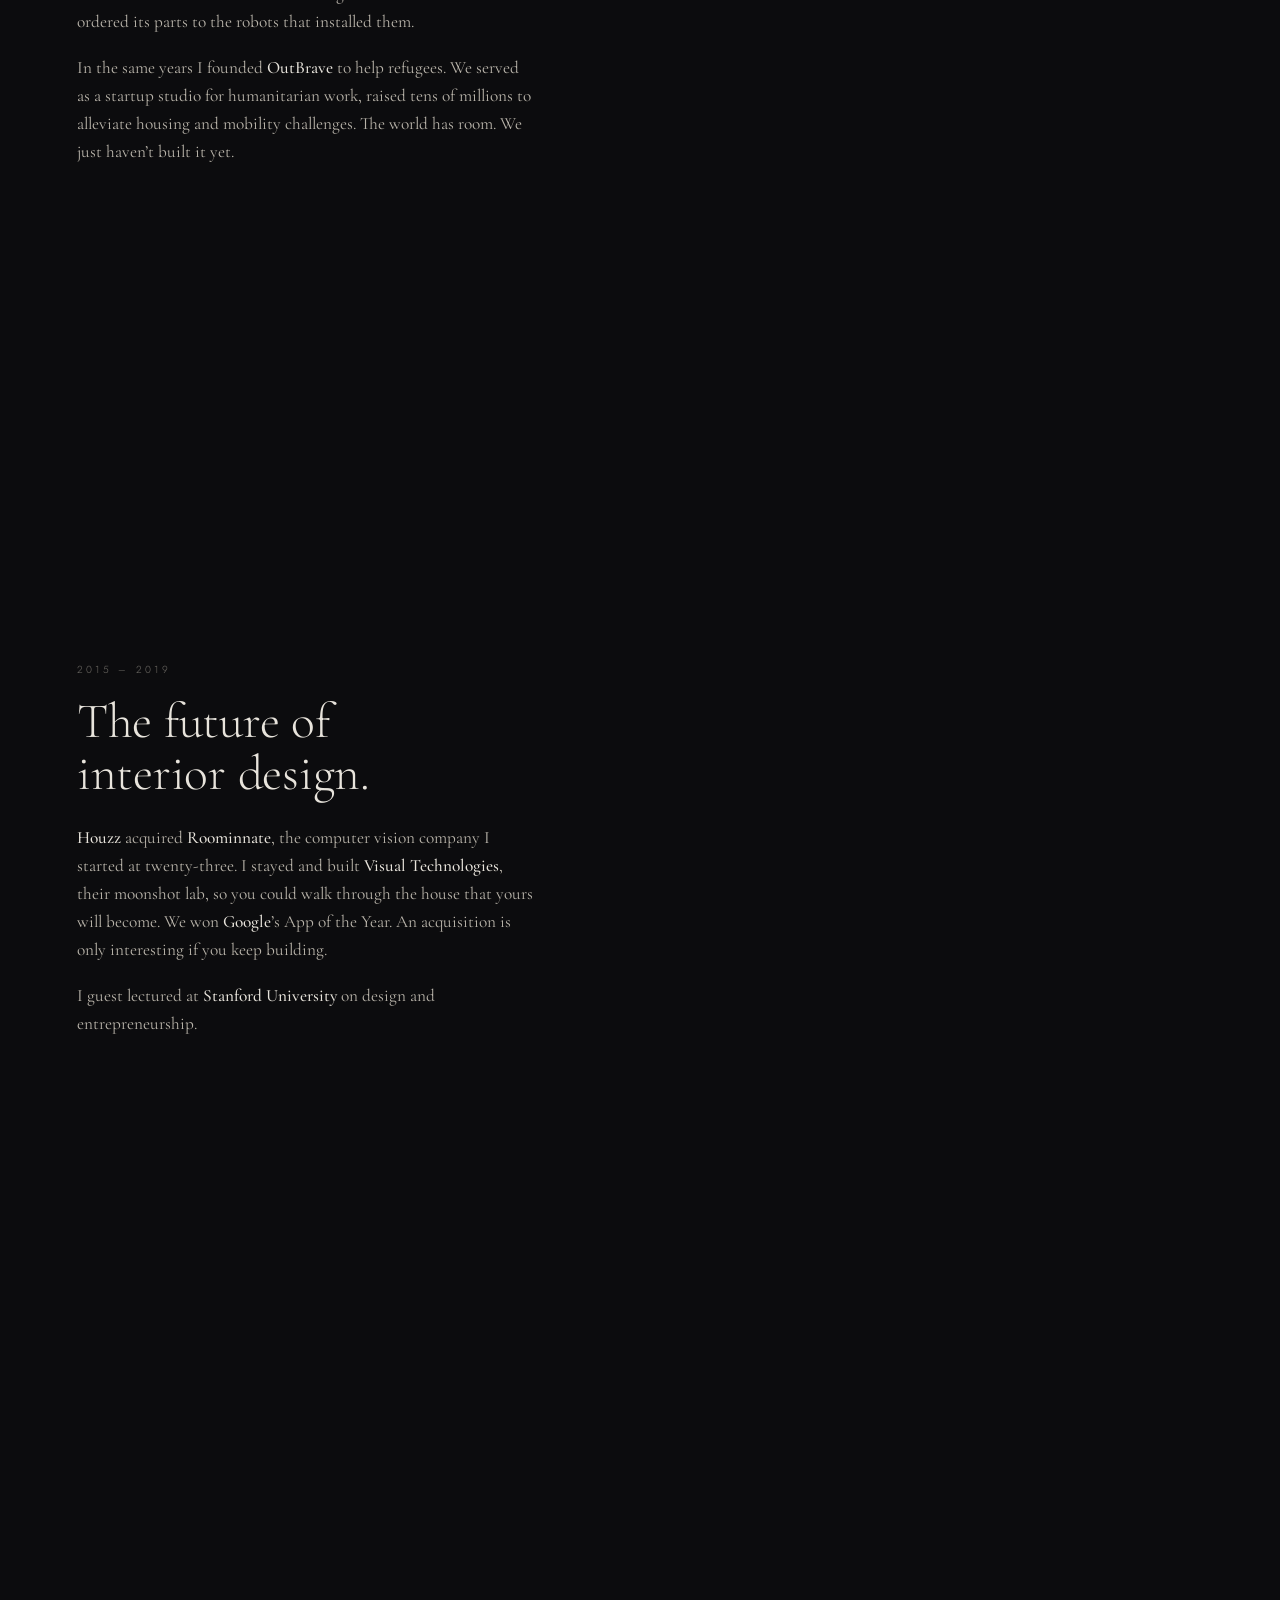
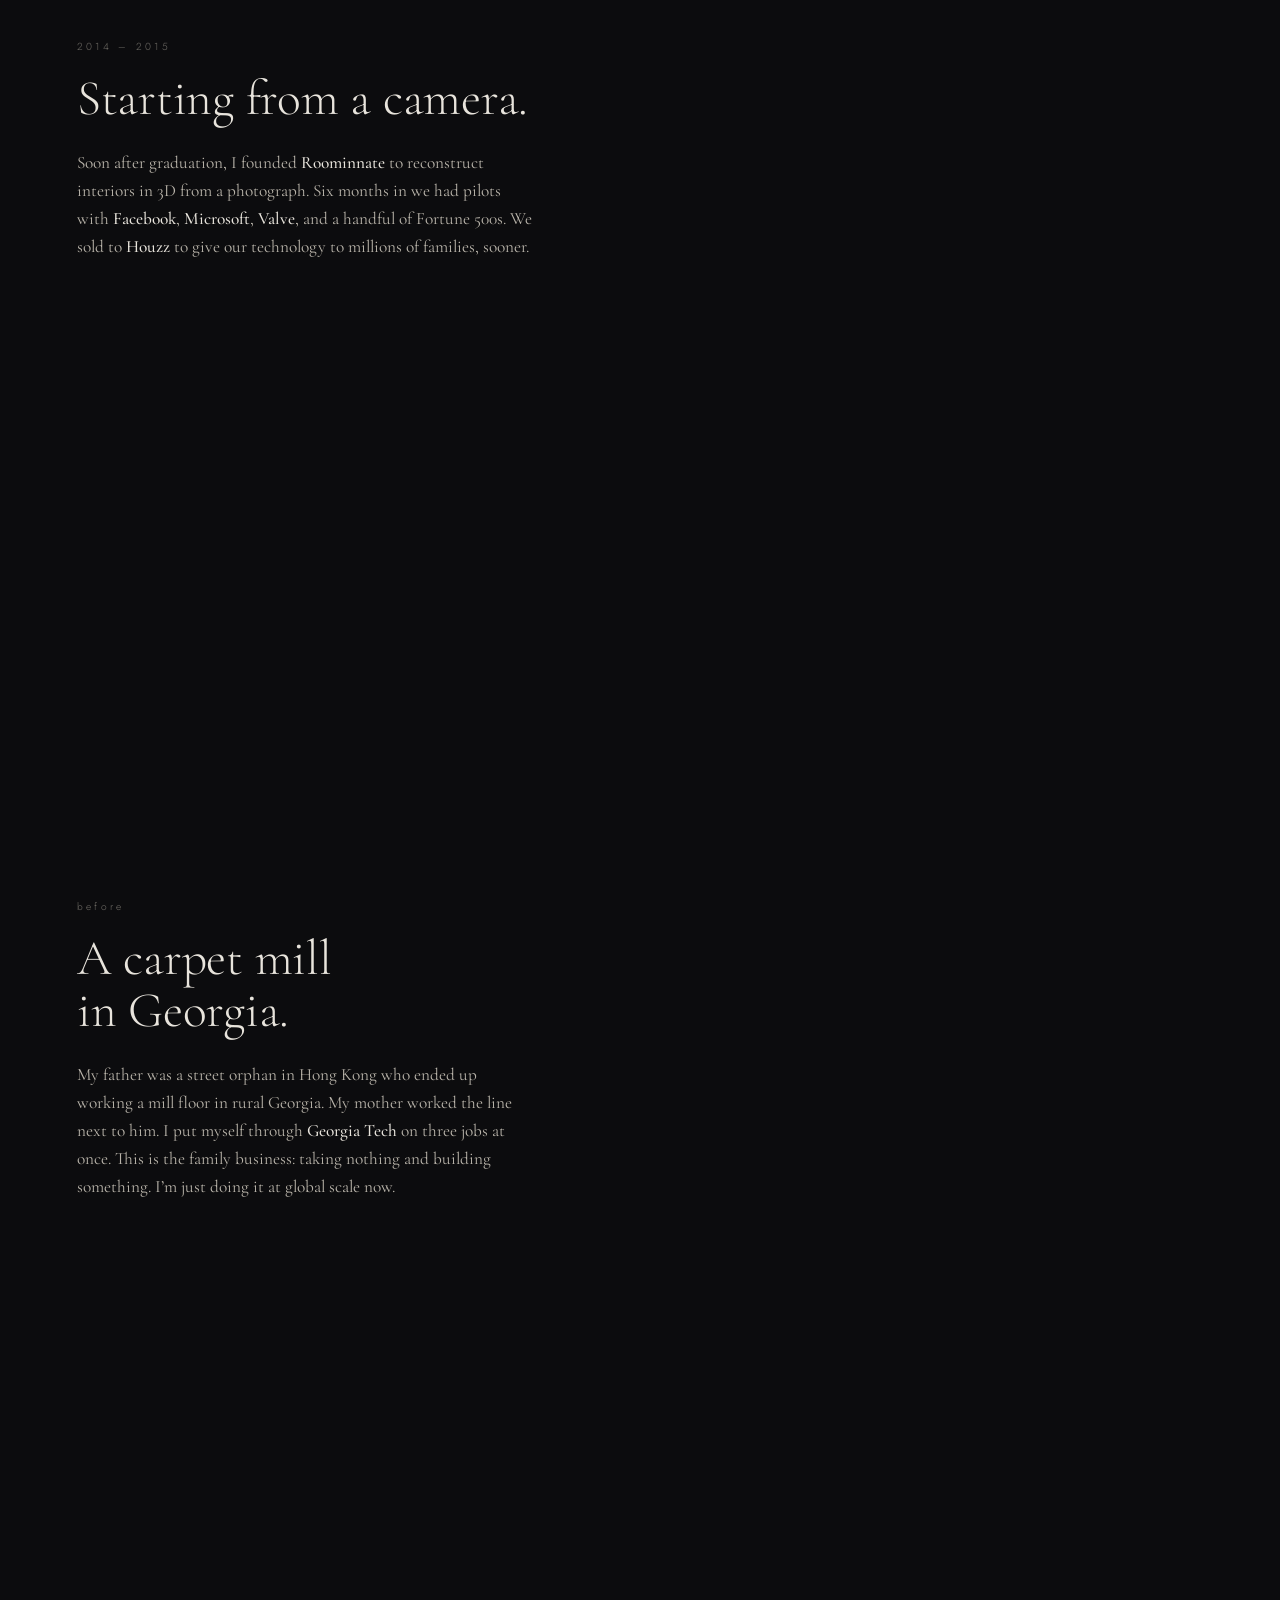
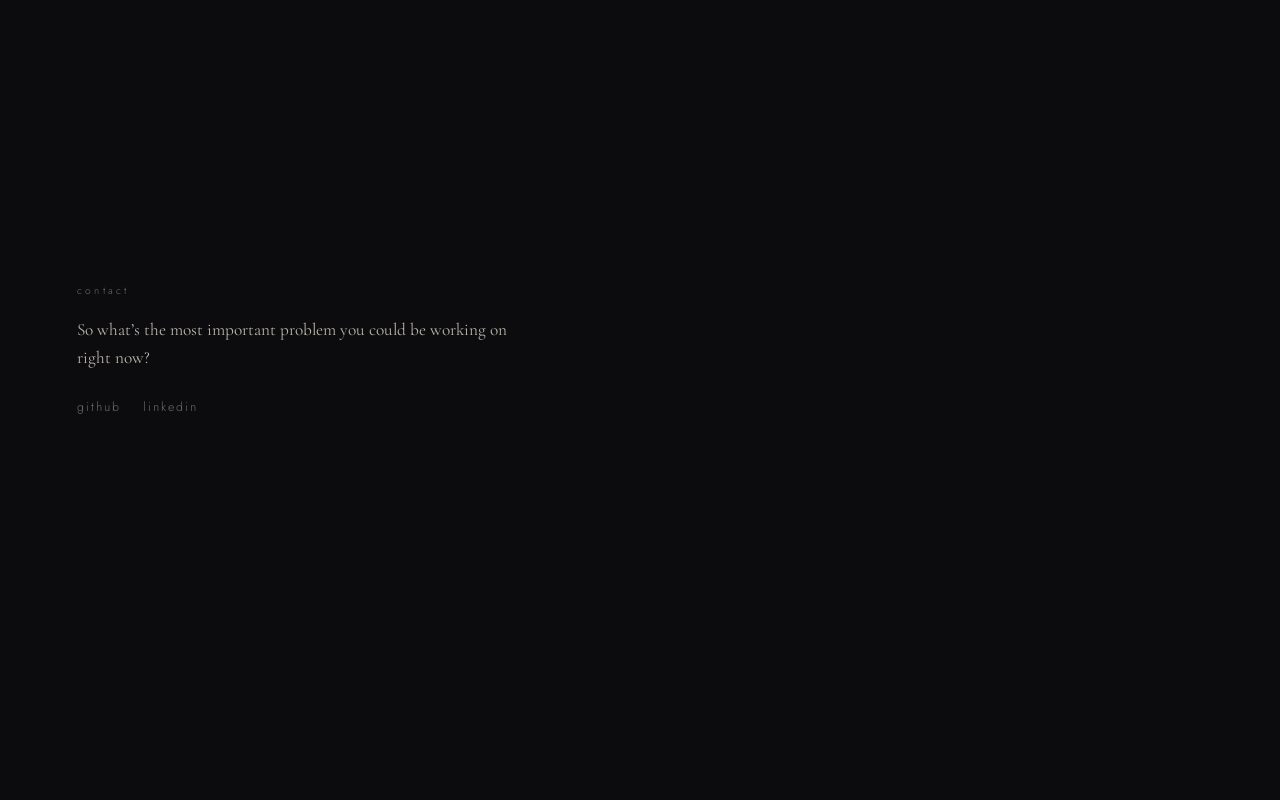
==== commit dec873ca: "Rewrite the story around a freer world, and give each chapter its own scene. Co-authored-by: Cursor " ====
--- a/index.html
+++ b/index.html
@@ -4,12 +4,12 @@
 <meta charset="utf-8">
 <meta name="viewport" content="width=device-width, initial-scale=1">
 <title>Aaron</title>
-<meta name="description" content="Aaron Yip. Some things are worth building fast. Freedom is one of them.">
+<meta name="description" content="Aaron Yip. I care about a better world. A free one, for all of us.">
 <meta name="theme-color" content="#0c0c0e">
 
 <meta property="og:type" content="website">
 <meta property="og:title" content="Aaron">
-<meta property="og:description" content="Aaron Yip. Some things are worth building fast. Freedom is one of them.">
+<meta property="og:description" content="Aaron Yip. I care about a better world. A free one, for all of us.">
 
 <link rel="icon" href="data:image/svg+xml,%3Csvg xmlns='http://www.w3.org/2000/svg' viewBox='0 0 32 32'%3E%3Crect width='32' height='32' fill='%230c0c0e'/%3E%3Ctext x='16' y='23' font-family='Georgia,serif' font-size='20' fill='%23e8e4dc' text-anchor='middle'%3Ea%3C/text%3E%3C/svg%3E">
 
@@ -33,7 +33,7 @@
 <!-- header --------------------------------------------------------------- -->
 <header class="masthead">
   <nav class="nav" aria-label="Sections">
-    <a class="nav-word" href="#top" data-nav="top">aaron</a>
+    <a class="nav-word" href="#top" data-nav="top">Aaron</a>
     <a class="nav-word" href="#story" data-nav="story">story</a>
     <span class="rail" id="rail" aria-hidden="true"></span>
     <a class="nav-word" href="#contact" data-nav="contact">contact</a>
@@ -45,12 +45,12 @@
   <!-- hero --------------------------------------------------------------- -->
   <section class="hero" id="top" data-chapter="top">
     <div class="wrap">
-      <h1 class="hero-name">aaron</h1>
+      <h1 class="hero-name">Aaron</h1>
       <!-- The three <b class="cue"> words drive the flock. Keep three of them,
            and keep the data-cue values (gather / race / ring). -->
       <p class="hero-line reveal">
-        Some things are worth building fast. Freedom is one of them.
-        I build with
+        I care about a better world. A free one, for all of us.
+        To do that, I build software with
         <b class="cue" data-cue="gather" tabindex="0" role="button" aria-label="scale: gathers the flock into a V">scale</b>,
         <b class="cue" data-cue="race" tabindex="0" role="button" aria-label="speed: sends the flock racing">speed</b>, and
         <b class="cue" data-cue="ring" tabindex="0" role="button" aria-label="authenticity: rings the flock around the letter">authenticity</b>.
@@ -70,11 +70,10 @@
       <p class="year reveal">2023 &ndash; now</p>
       <h2 class="reveal">A country, as software.</h2>
       <p class="body reveal">
-        At <b>Issa Compass</b> we&rsquo;re turning immigration rules that
-        were never organized into something deterministic. Eligibility,
-        then process, then forms &mdash; not a pile of documents to guess
-        at. A five-year visa, approved in under twelve hours. The process,
-        behaving like software.
+        At <b>Issa Compass</b> we&rsquo;re turning disorganized immigration
+        rules into deterministic, repeatable process. And magic happens.
+        We got a five-year visa approved in under twelve hours.
+        Immigration at the speed of software.
       </p>
       <p class="body reveal">
         I also serve as a Visiting Partner at <b>Iterative</b>, the
@@ -90,11 +89,12 @@
       <p class="year reveal">2021 &ndash; 2022</p>
       <h2 class="reveal">A language is a border.</h2>
       <p class="body reveal">
-        At <b>Viva</b> we treated language as a border and tried to delete it.
-        Live translation in meetings across twenty countries, so the people
-        who belong in the room can actually be in it. A hundred thousand on
-        the waitlist in a month. Moving countries is hard. Being unable to
-        speak is often the part that stops you.
+        At <b>Viva</b> we treated language as a border and imagined a
+        borderless world. Live translation in meetings across twenty
+        countries, so the people who belong in the room can actually be in
+        it. I scaled us to a hundred thousand on the waitlist in a month.
+        Moving countries is hard, but being unable to speak is often the
+        part that stops you.
       </p>
     </div>
   </section>
@@ -105,14 +105,16 @@
       <h2 class="reveal">A home for anyone who wants one.</h2>
       <p class="body reveal">
         At <b>Social Construct</b>, <b>Y Combinator</b>&rsquo;s New Cities lab,
-        we tried to make housing cheap enough that inclusion is just what the
-        building costs. I ran the software from a sketch of a building to the
-        schedule that ordered its parts to the robots that put them up.
+        we redesigned housing costs to behave like Moore&rsquo;s Law:
+        exponentially cheaper until housing is universally accessible for
+        everyone. I ran the software from a sketch of a building to the
+        schedule that ordered its parts to the robots that installed them.
       </p>
       <p class="body reveal">
-        In the same years I founded <b>OutBrave</b> to help refugees, and we
-        raised tens of millions for work that will never look like a startup.
-        Same bet: the world has room. We just haven&rsquo;t built it yet.
+        In the same years I founded <b>OutBrave</b> to help refugees. We
+        served as a startup studio for humanitarian work, raised tens of
+        millions to alleviate housing and mobility challenges. The world has
+        room. We just haven&rsquo;t built it yet.
       </p>
     </div>
   </section>
@@ -120,15 +122,17 @@
   <section class="chapter" data-chapter="c4">
     <div class="wrap">
       <p class="year reveal">2015 &ndash; 2019</p>
-      <h2 class="reveal">Walk through a house that isn&rsquo;t built.</h2>
+      <h2 class="reveal">The future of interior design.</h2>
       <p class="body reveal">
         <b>Houzz</b> acquired <b>Roominnate</b>, the computer vision company I
         started at twenty-three. I stayed and built <b>Visual Technologies</b>,
-        their moonshot lab, so you could walk through a home before a nail
-        went in. An acquisition is only interesting if you keep building.
+        their moonshot lab, so you could walk through the house that yours
+        will become. We won <b>Google</b>&rsquo;s App of the Year. An
+        acquisition is only interesting if you keep building.
       </p>
       <p class="body reveal">
-        I guest lectured at <b>Stanford</b> on the same problem.
+        I guest lectured at <b>Stanford University</b> on design and
+        entrepreneurship.
       </p>
     </div>
   </section>
@@ -138,11 +142,11 @@
       <p class="year reveal">2014 &ndash; 2015</p>
       <h2 class="reveal">Starting from a camera.</h2>
       <p class="body reveal">
-        I founded <b>Roominnate</b> at twenty-three to reconstruct interiors
+        Soon after graduation, I founded <b>Roominnate</b> to reconstruct interiors
         in 3D from a photograph. Six months in we had pilots with
         <b>Facebook</b>, <b>Microsoft</b>, <b>Valve</b>, and a handful of
-        Fortune 500s. We sold to <b>Houzz</b> so families would get it, not a
-        slide deck. That is the only reason to sell.
+        Fortune 500s. We sold to <b>Houzz</b> to give our technology to
+        millions of families, sooner.
       </p>
     </div>
   </section>
@@ -152,11 +156,11 @@
       <p class="year reveal">before</p>
       <h2 class="reveal">A carpet mill in Georgia.</h2>
       <p class="body reveal">
-        My father was a street orphan in Hong Kong. He moved to rural Georgia
-        to work in a mill. My mother worked next to him. I worked three jobs
-        through <b>Georgia Tech</b> and mopped floors for a room. Everything
-        since is a continuation of that. I build for people doing what they
-        did.
+        My father was a street orphan in Hong Kong who ended up working a mill
+        floor in rural Georgia. My mother worked the line next to him. I put
+        myself through <b>Georgia Tech</b> on three jobs at once. This is the
+        family business: taking nothing and building something. I&rsquo;m just
+        doing it at global scale now.
       </p>
     </div>
   </section>
@@ -165,16 +169,10 @@
   <section class="chapter contact" id="contact" data-chapter="contact">
     <div class="wrap">
       <p class="year reveal">contact</p>
-      <p class="body reveal" id="cipherHint" aria-live="polite">
-        The address below is turned thirteen places. Click, and it turns back.
+      <p class="body reveal">
+        So what&rsquo;s the most important problem you could be working on right now?
       </p>
       <p class="links reveal">
-        <!-- EDIT ME: your email, rotated 13 places (a→n, b→o, …).
-             Run: node -e "console.log(process.argv[1].replace(/[a-z]/gi,c=>String.fromCharCode((c<='Z'?90:122)>=c.charCodeAt(0)+13?c.charCodeAt(0)+13:c.charCodeAt(0)-13)))" you@example.com -->
-        <button class="cipher" id="cipher" data-rot="nneballvc@tznvy.pbz">nneballvc@tznvy.pbz</button>
-      </p>
-      <p class="links reveal">
-        <!-- EDIT ME: your profiles -->
         <a href="https://github.com/aaronyy" rel="me">github</a>
         <a href="https://www.linkedin.com/in/aaron-builds/" rel="me">linkedin</a>
       </p>
@@ -184,6 +182,7 @@
 </main>
 
 <script src="assets/js/flock.js"></script>
+<script src="assets/js/scenes.js"></script>
 <script src="assets/js/scene.js"></script>
 <script src="assets/js/portrait.js"></script>
 <script src="assets/js/site.js"></script>
--- a/assets/css/main.css
+++ b/assets/css/main.css
@@ -195,37 +195,18 @@
   letter-spacing: .16em;
 }
 
-.links a,
-.cipher {
+.links a {
   color: var(--ink-mute);
   text-decoration: none;
-  font: inherit;
-  background: none;
-  border: 0;
-  padding: 0;
-  cursor: pointer;
   border-bottom: 1px solid transparent;
   transition: color .35s var(--ease), border-color .35s var(--ease);
 }
 .links a:hover,
-.links a:focus-visible,
-.cipher:hover,
-.cipher:focus-visible {
+.links a:focus-visible {
   color: var(--gold);
   border-color: var(--ink-faint);
   outline: none;
 }
-
-/* the per-character flip when the cipher unrolls */
-.cipher .ch {
-  display: inline-block;
-  transition: transform .5s var(--ease), opacity .5s var(--ease);
-}
-.cipher.turning .ch {
-  transform: rotateX(180deg);
-  opacity: .25;
-}
-.cipher.done { color: var(--ink); }
 
 /* -------------------------------------------------------------- masthead */
 .masthead {
@@ -264,7 +245,7 @@
   border-color: var(--ink-faint);
 }
 
-/* chapter rail: one tick per chapter, with a bird marker riding along */
+/* chapter rail: one tick per chapter, with a dot riding the current one */
 .rail {
   position: relative;
   display: flex;
@@ -283,19 +264,19 @@
   transition: background-color .35s var(--ease);
 }
 .rail .tick.past { background: var(--ink-mute); }
-.rail .tick.here { background: var(--gold); }
+.rail .tick.here { background: transparent; }
 
 .rail .marker {
   position: absolute;
   top: 50%;
   left: 0;
-  width: .6rem;
-  height: .6rem;
-  margin-top: -.3rem;
-  color: var(--gold);
+  width: 6px;
+  height: 6px;
+  margin-top: -3px;
+  background: var(--gold);
+  border-radius: 50%;
   transition: transform .5s var(--ease);
 }
-.rail .marker svg { display: block; width: 100%; height: 100%; }
 
 @media (max-width: 44rem) {
   .rail { display: none; }
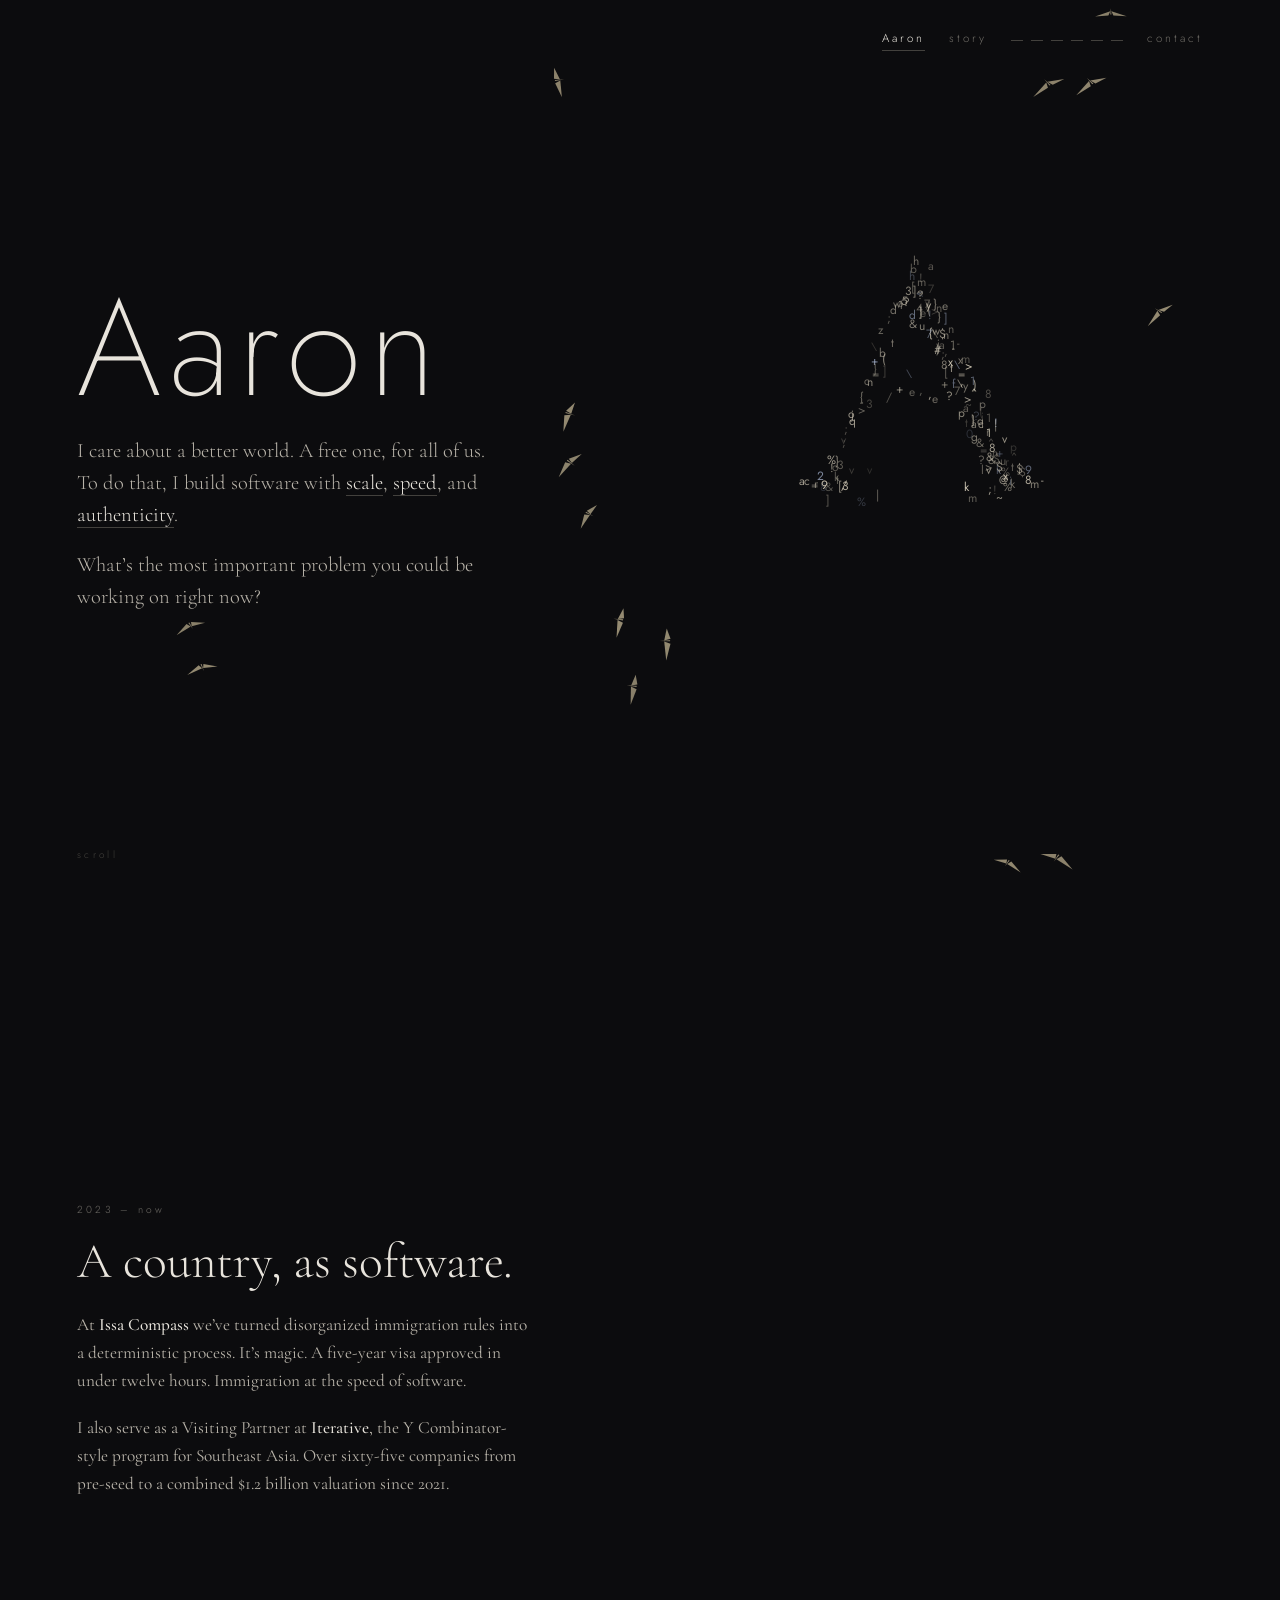
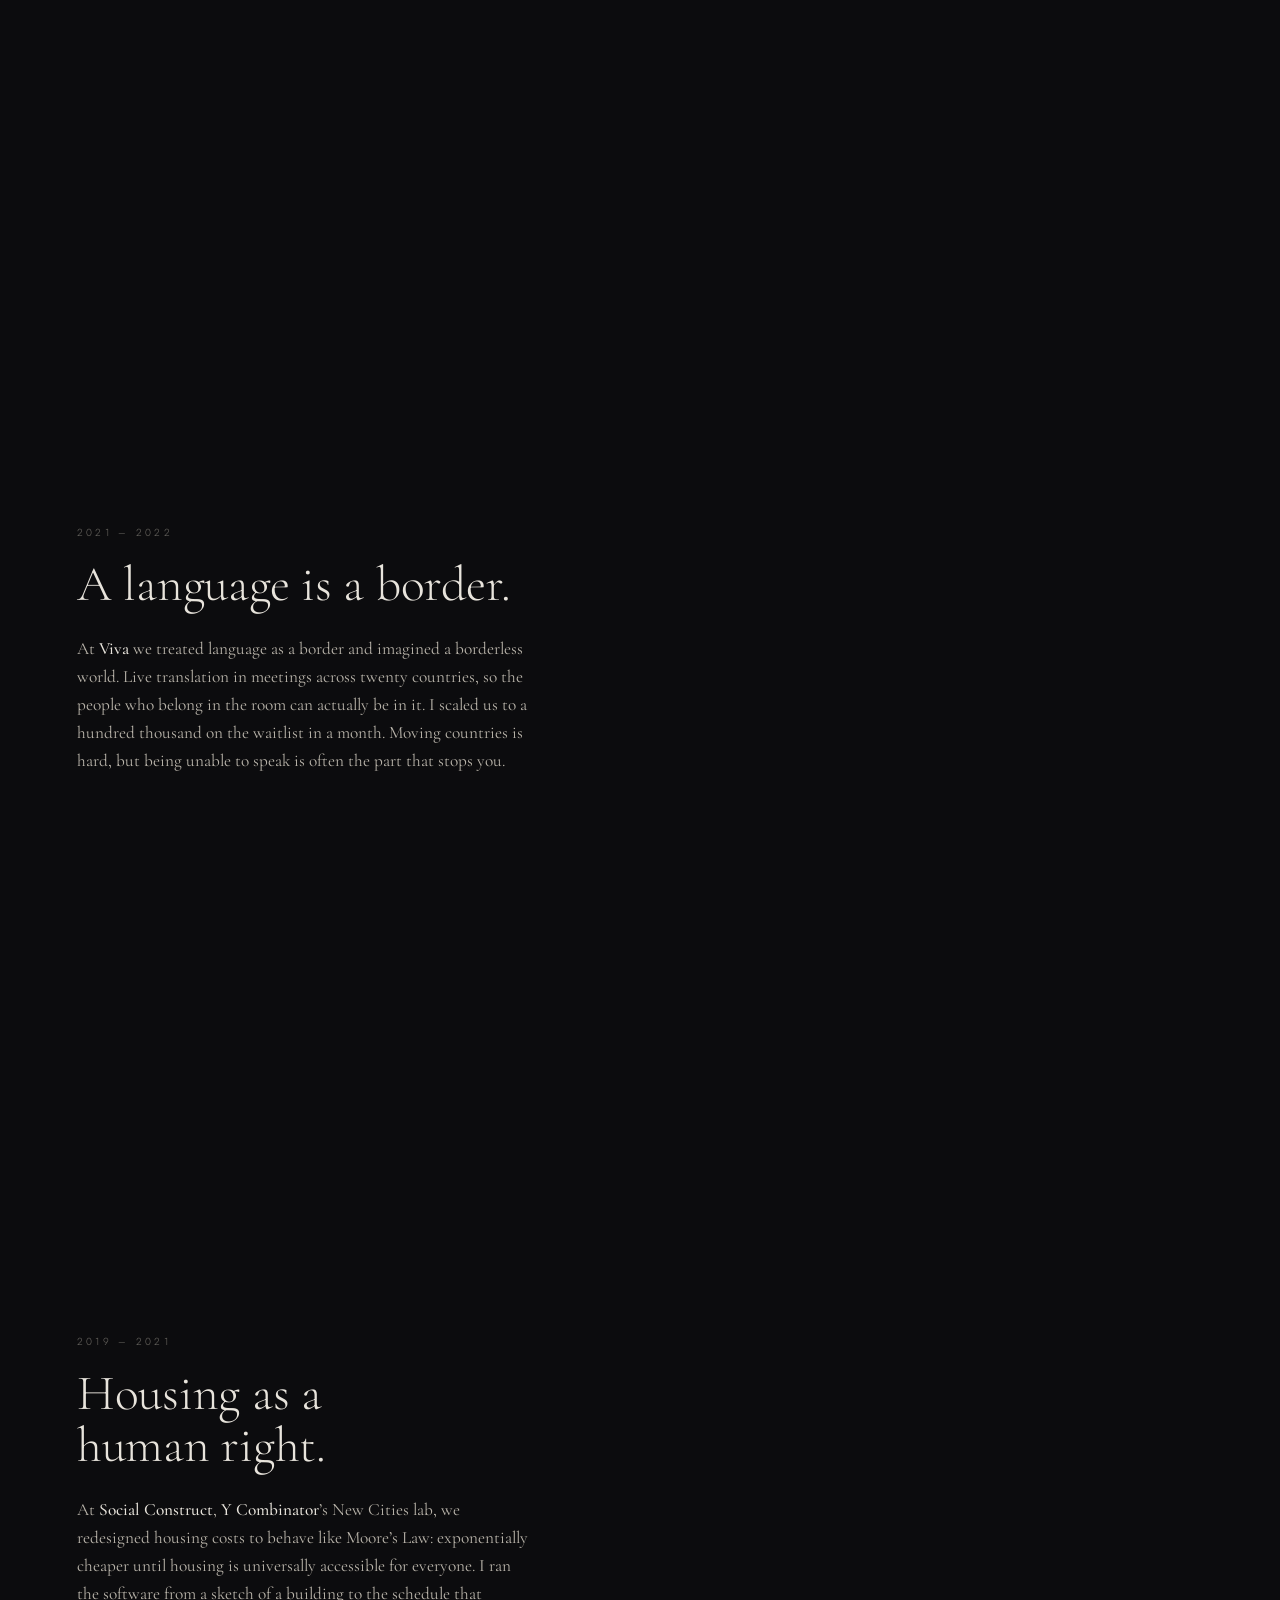
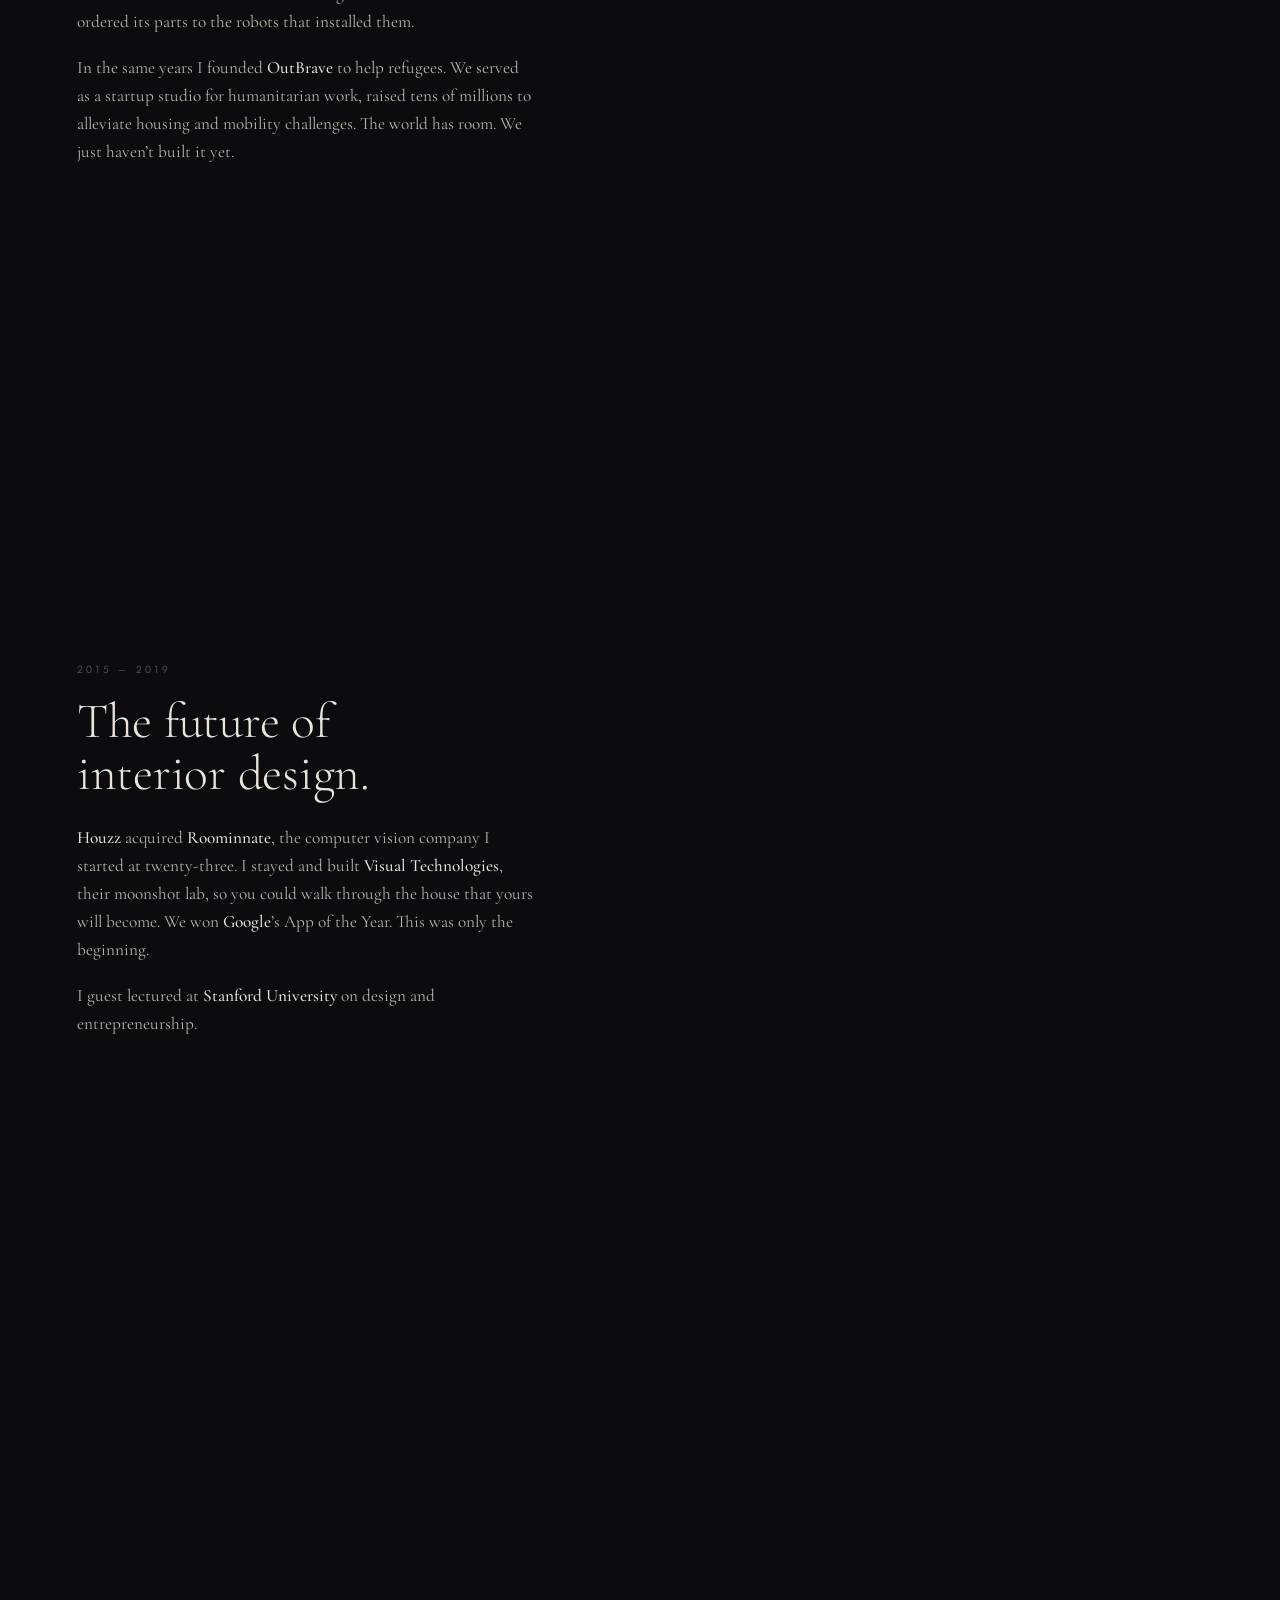
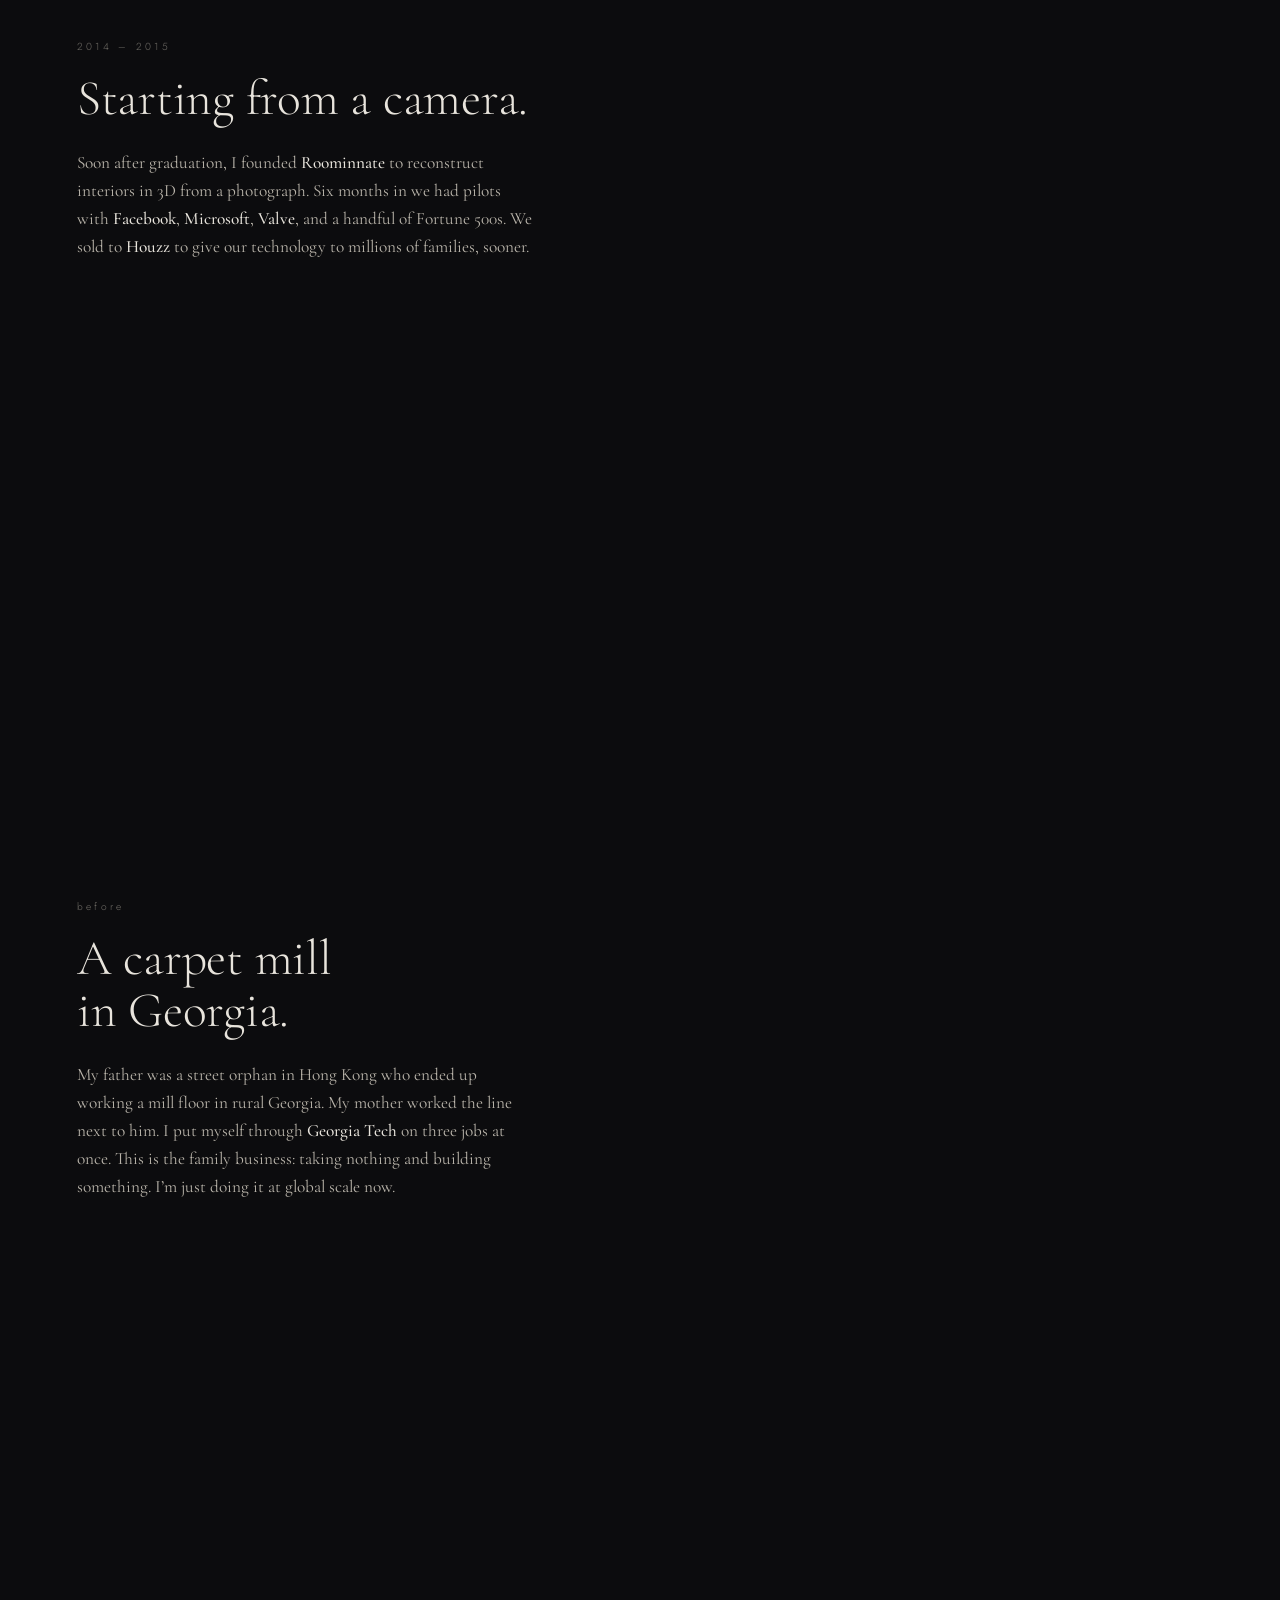
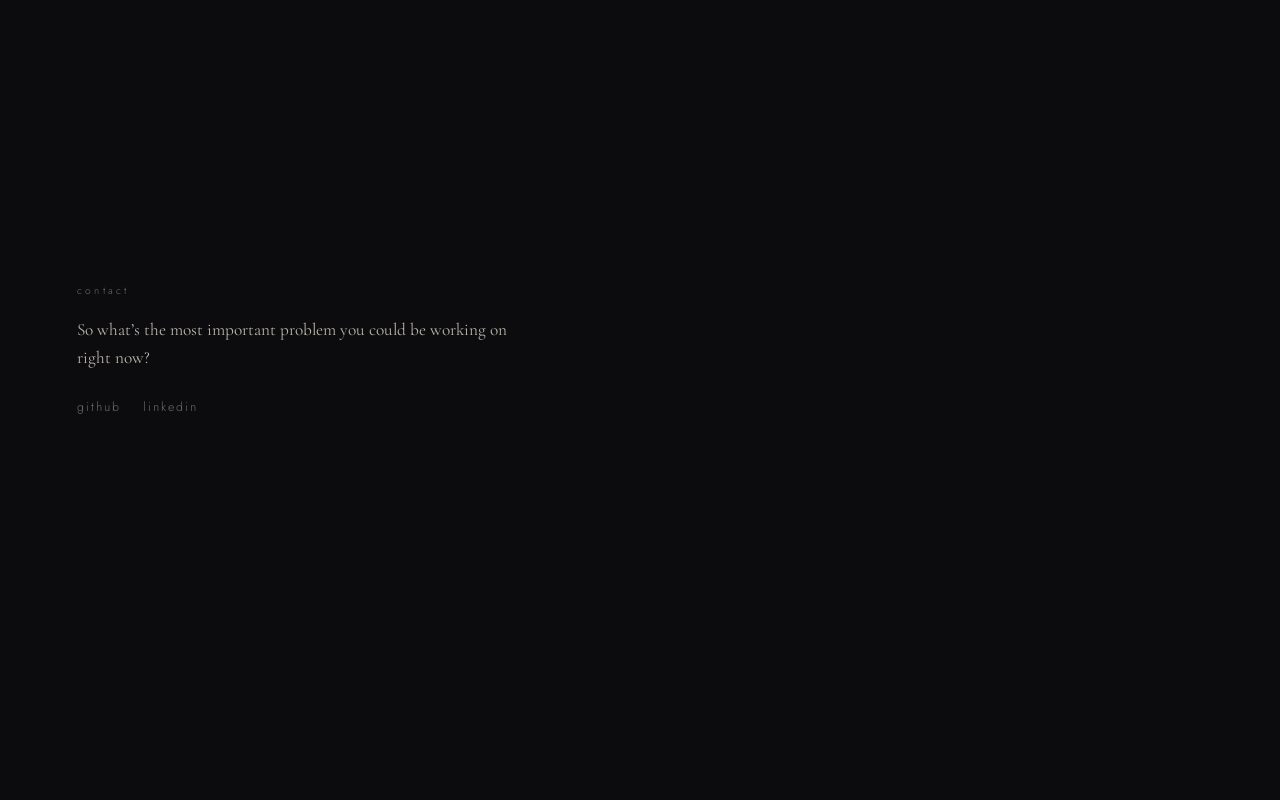
==== commit f34a606f: "Let the flock fly into the V, and tighten a few chapter lines. Co-authored-by: Cursor <cursoragent@c" ====
--- a/index.html
+++ b/index.html
@@ -70,10 +70,10 @@
       <p class="year reveal">2023 &ndash; now</p>
       <h2 class="reveal">A country, as software.</h2>
       <p class="body reveal">
-        At <b>Issa Compass</b> we&rsquo;re turning disorganized immigration
-        rules into deterministic, repeatable process. And magic happens.
-        We got a five-year visa approved in under twelve hours.
-        Immigration at the speed of software.
+        At <b>Issa Compass</b> we&rsquo;ve turned disorganized immigration
+        rules into a deterministic process. It&rsquo;s magic. A five-year
+        visa approved in under twelve hours. Immigration at the speed of
+        software.
       </p>
       <p class="body reveal">
         I also serve as a Visiting Partner at <b>Iterative</b>, the
@@ -102,7 +102,7 @@
   <section class="chapter" data-chapter="c3">
     <div class="wrap">
       <p class="year reveal">2019 &ndash; 2021</p>
-      <h2 class="reveal">A home for anyone who wants one.</h2>
+      <h2 class="reveal">Housing as a human right.</h2>
       <p class="body reveal">
         At <b>Social Construct</b>, <b>Y Combinator</b>&rsquo;s New Cities lab,
         we redesigned housing costs to behave like Moore&rsquo;s Law:
@@ -127,8 +127,8 @@
         <b>Houzz</b> acquired <b>Roominnate</b>, the computer vision company I
         started at twenty-three. I stayed and built <b>Visual Technologies</b>,
         their moonshot lab, so you could walk through the house that yours
-        will become. We won <b>Google</b>&rsquo;s App of the Year. An
-        acquisition is only interesting if you keep building.
+        will become. We won <b>Google</b>&rsquo;s App of the Year. This was
+        only the beginning.
       </p>
       <p class="body reveal">
         I guest lectured at <b>Stanford University</b> on design and
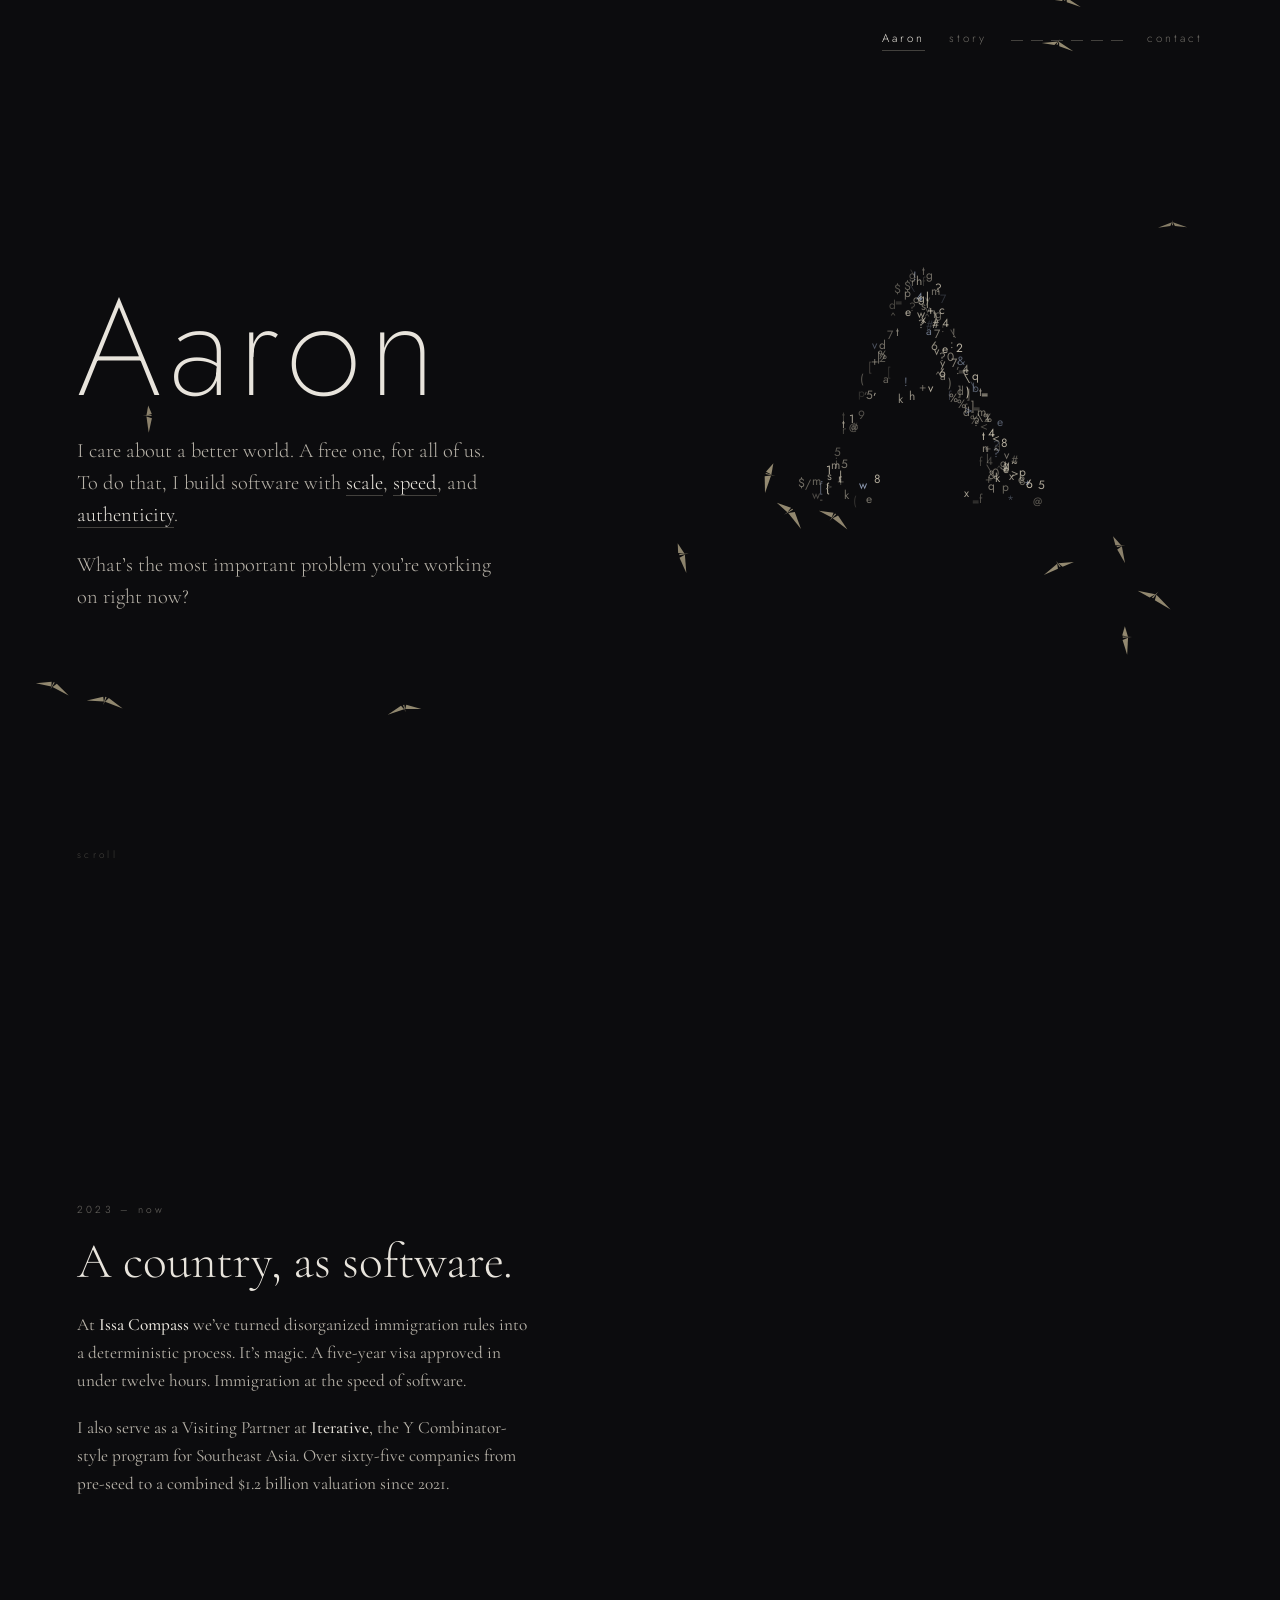
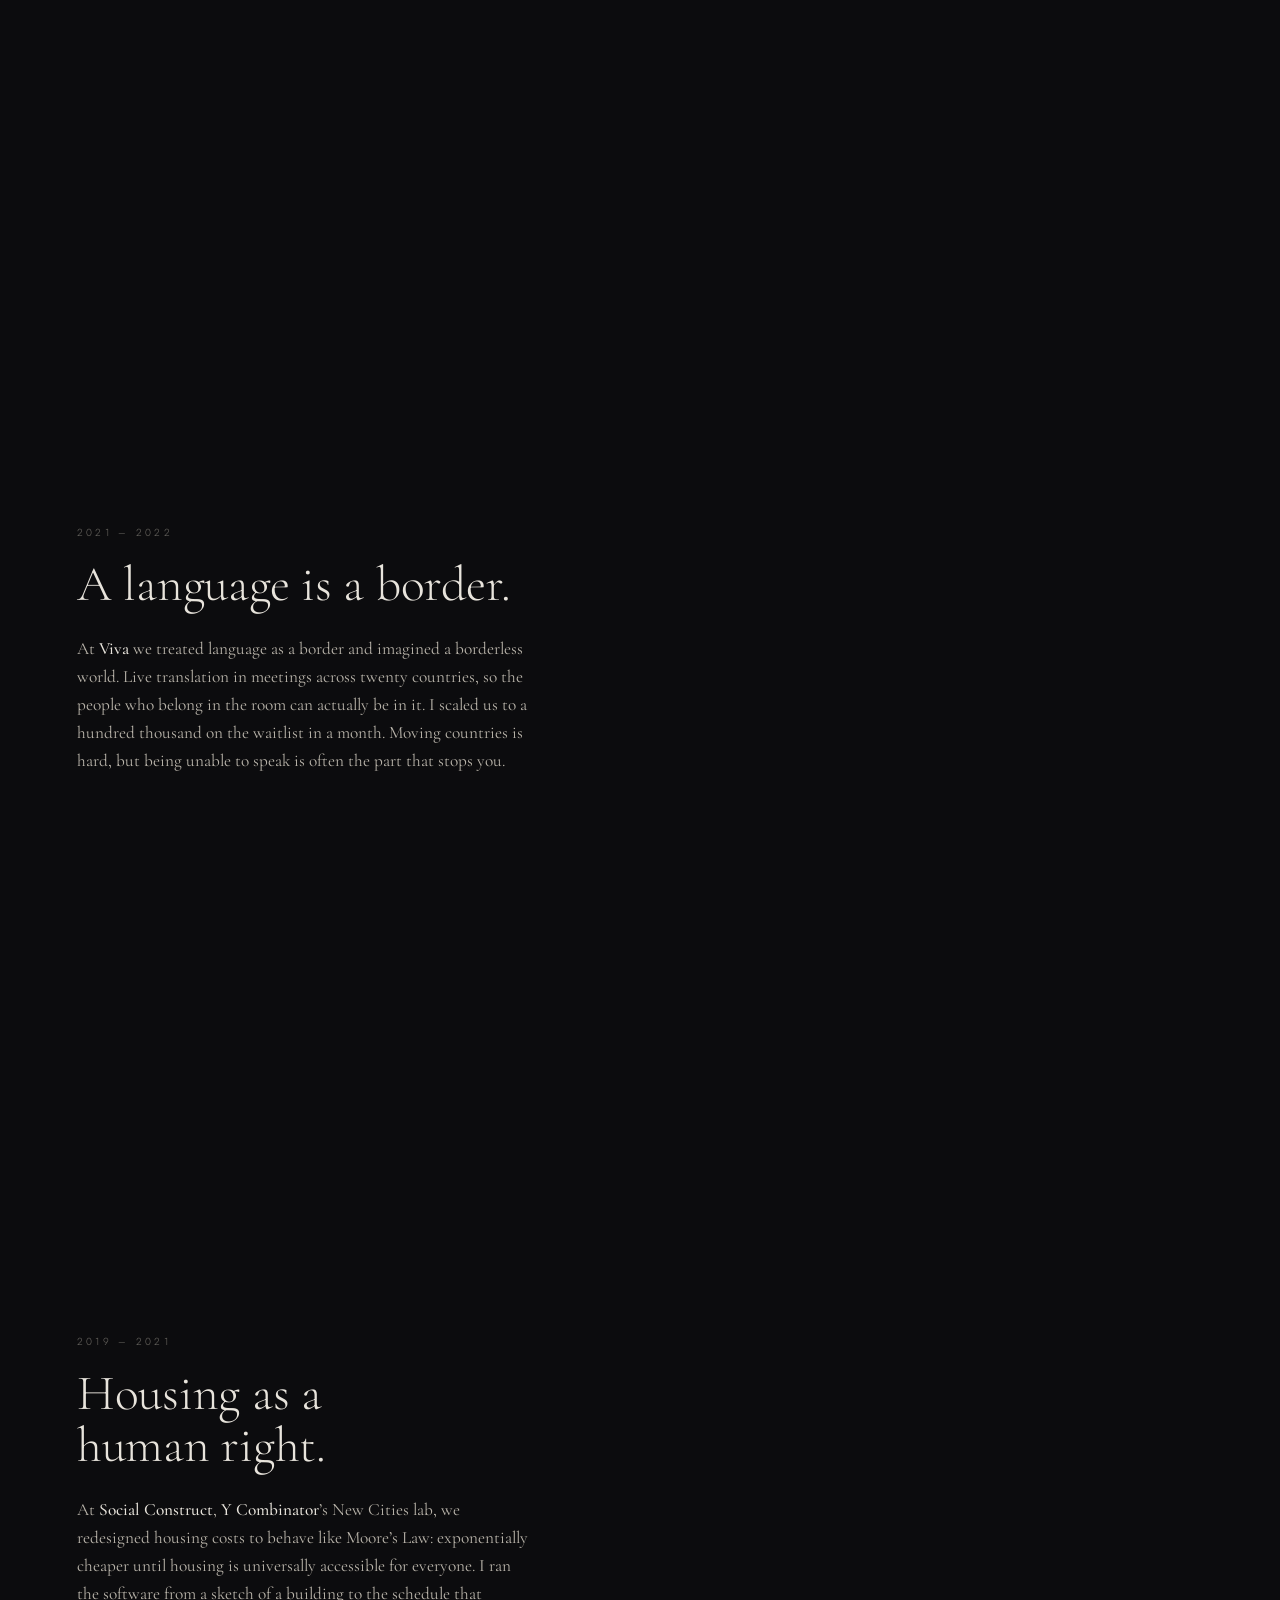
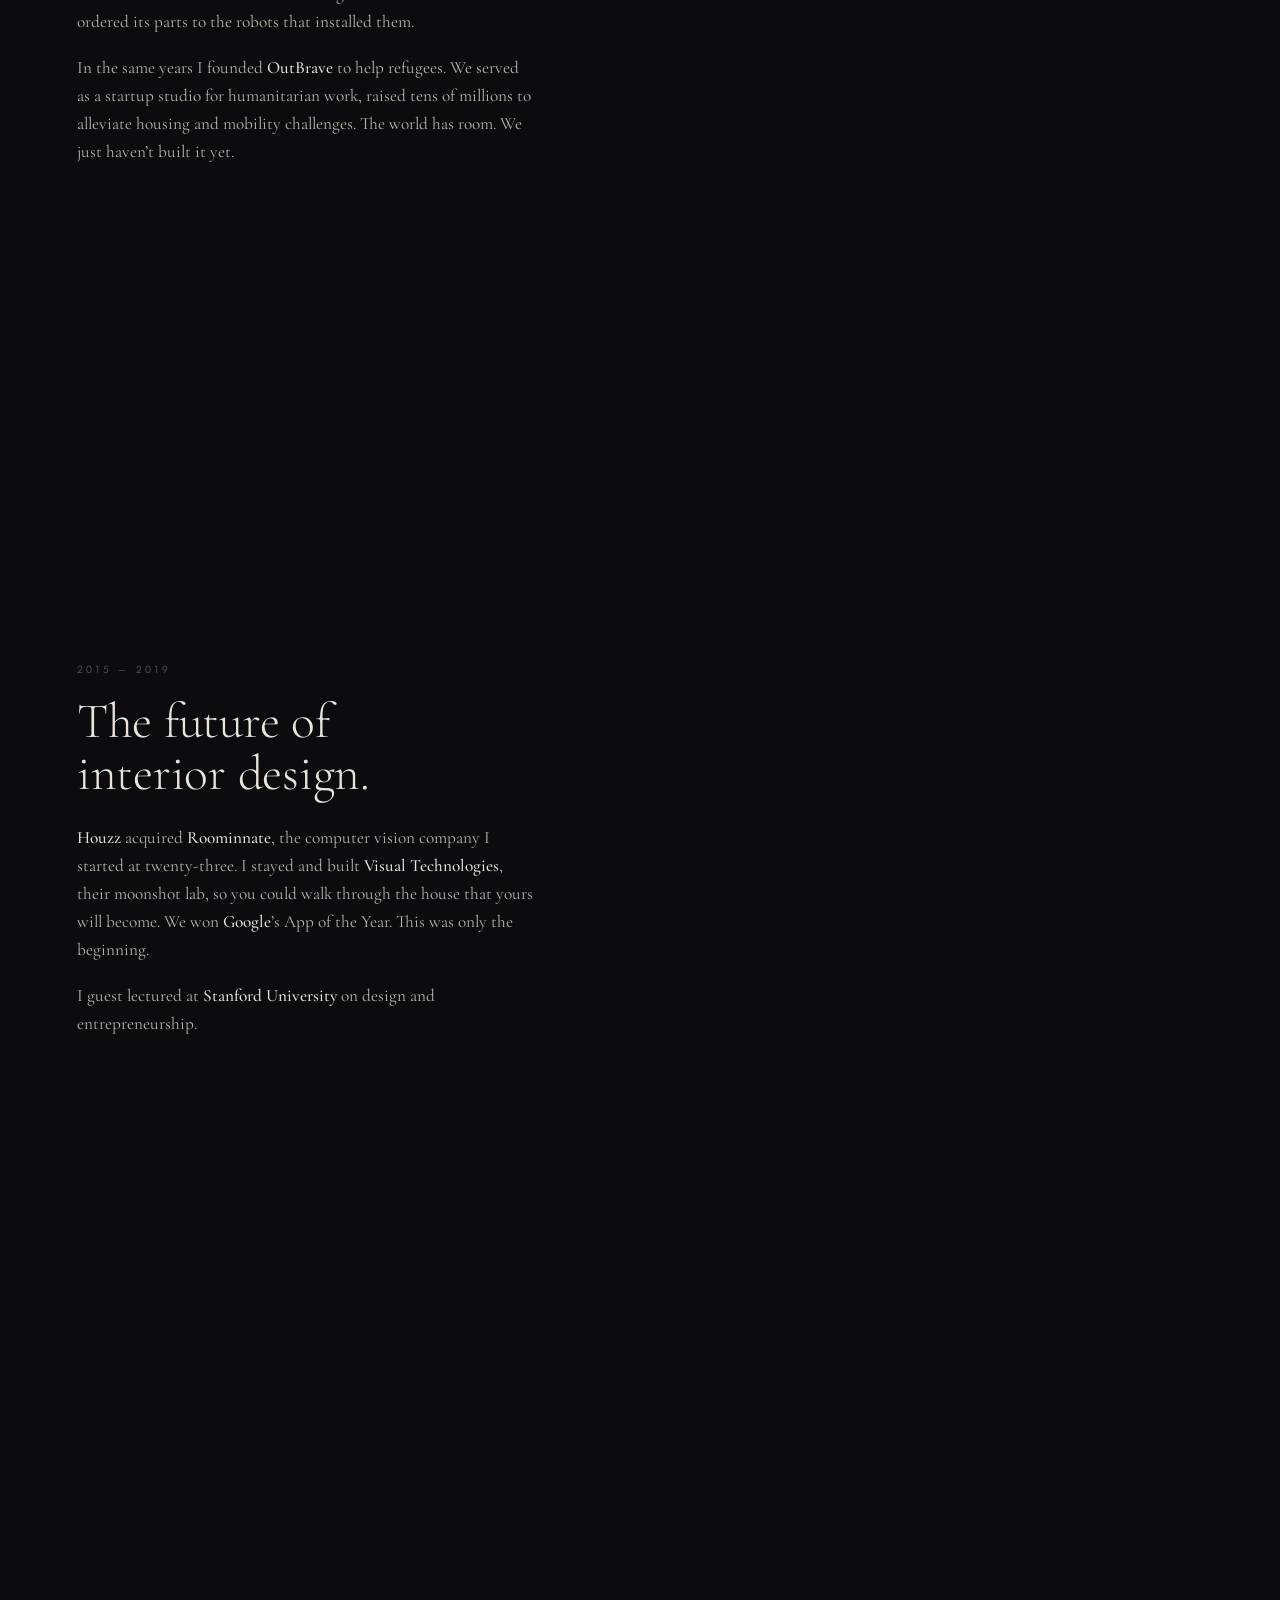
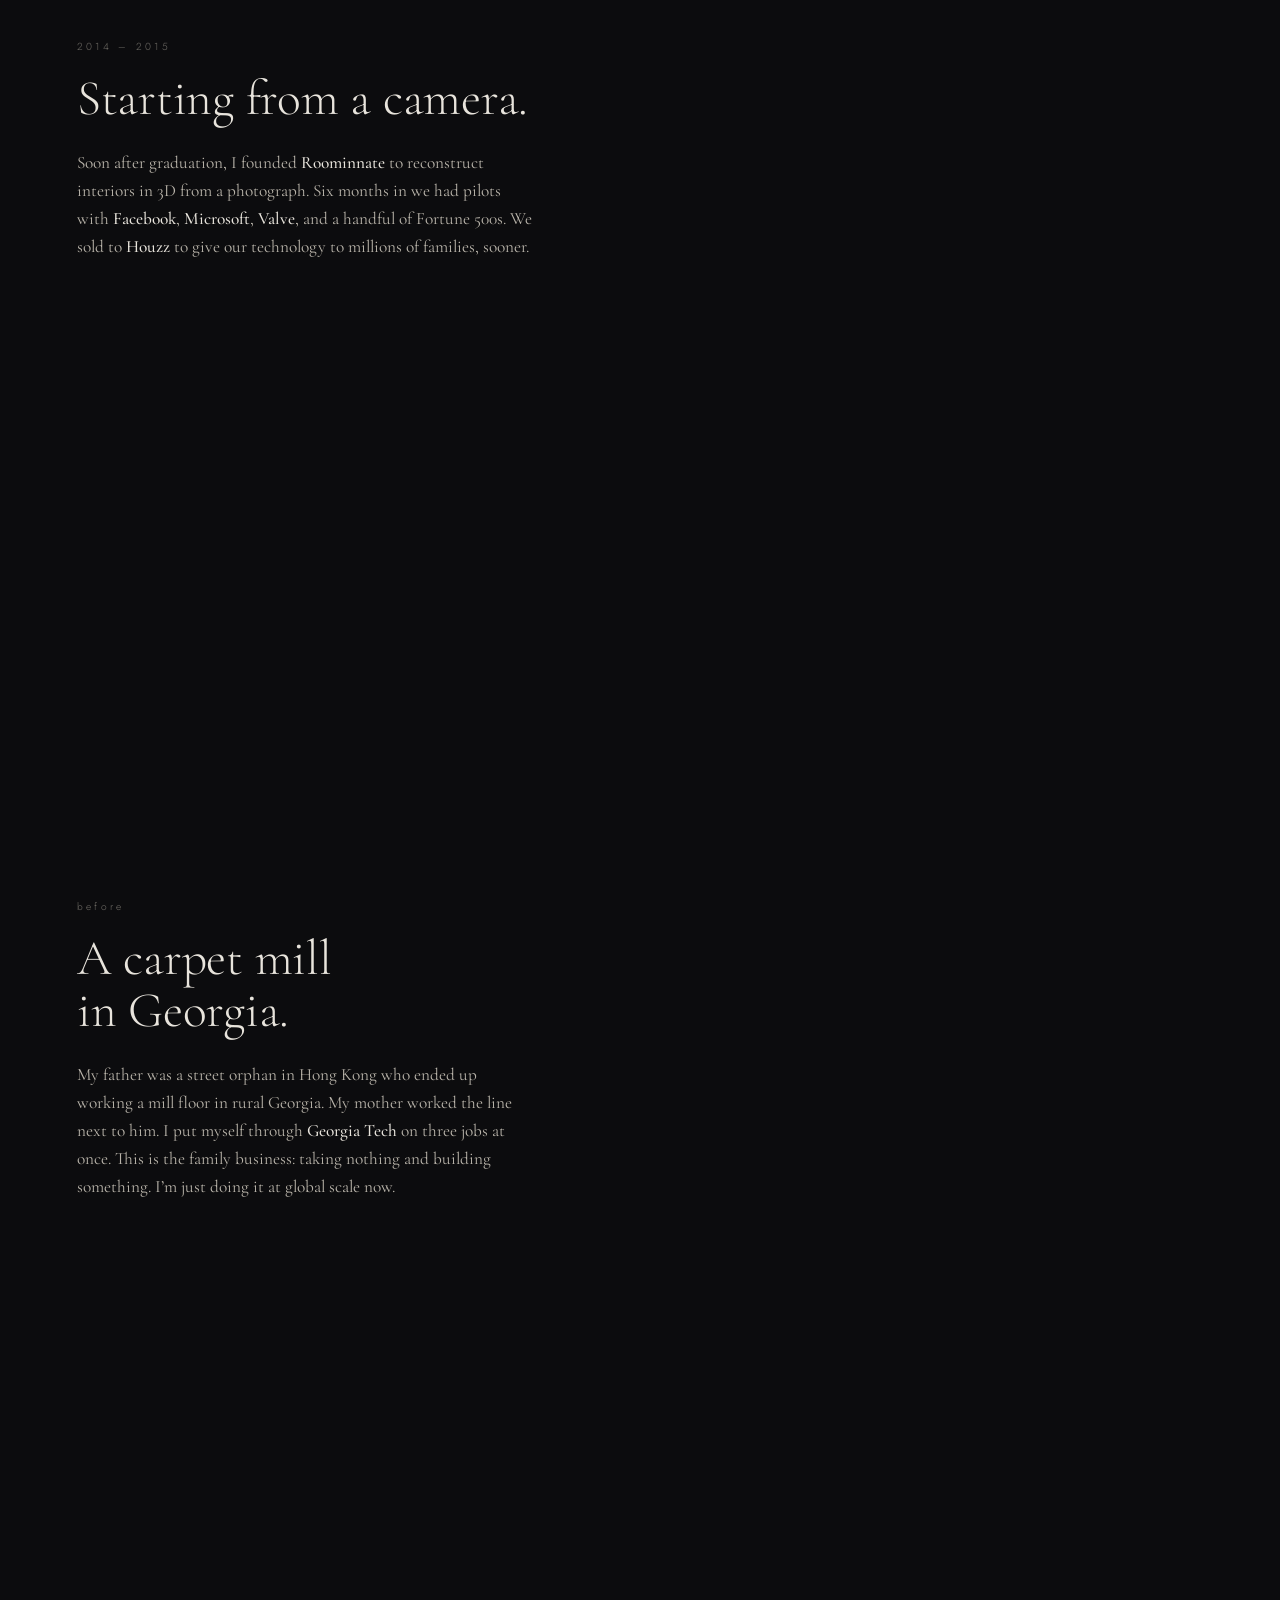
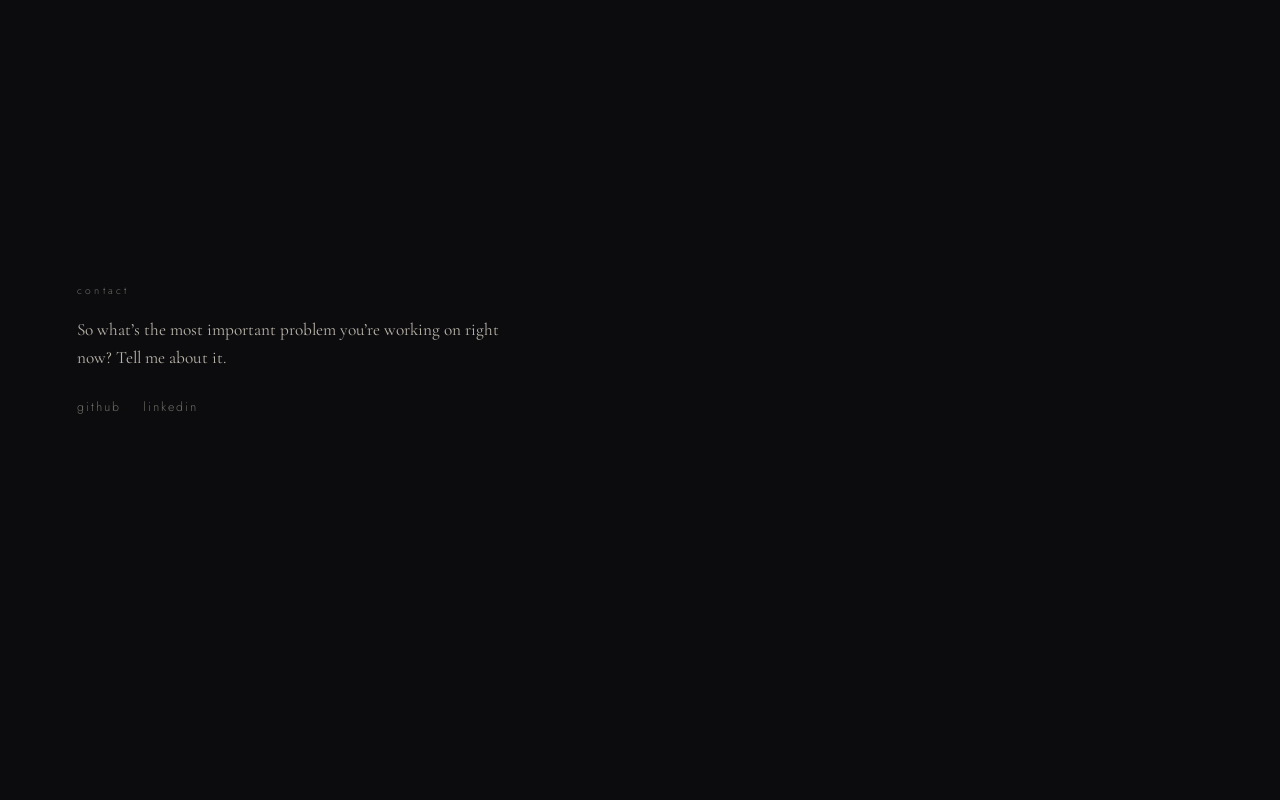
==== commit 4fe569e5: "Bring the mill and passport up to the other scenes, and ask what you're working on. Co-authored-by: " ====
--- a/index.html
+++ b/index.html
@@ -56,7 +56,7 @@
         <b class="cue" data-cue="ring" tabindex="0" role="button" aria-label="authenticity: rings the flock around the letter">authenticity</b>.
       </p>
       <p class="hero-line reveal">
-        What&rsquo;s the most important problem you could be working on right now?
+        What&rsquo;s the most important problem you&rsquo;re working on right now?
       </p>
     </div>
     <span class="scroll-hint" id="scrollHint">scroll</span>
@@ -170,7 +170,7 @@
     <div class="wrap">
       <p class="year reveal">contact</p>
       <p class="body reveal">
-        So what&rsquo;s the most important problem you could be working on right now?
+        So what&rsquo;s the most important problem you&rsquo;re working on right now? Tell me about it.
       </p>
       <p class="links reveal">
         <a href="https://github.com/aaronyy" rel="me">github</a>
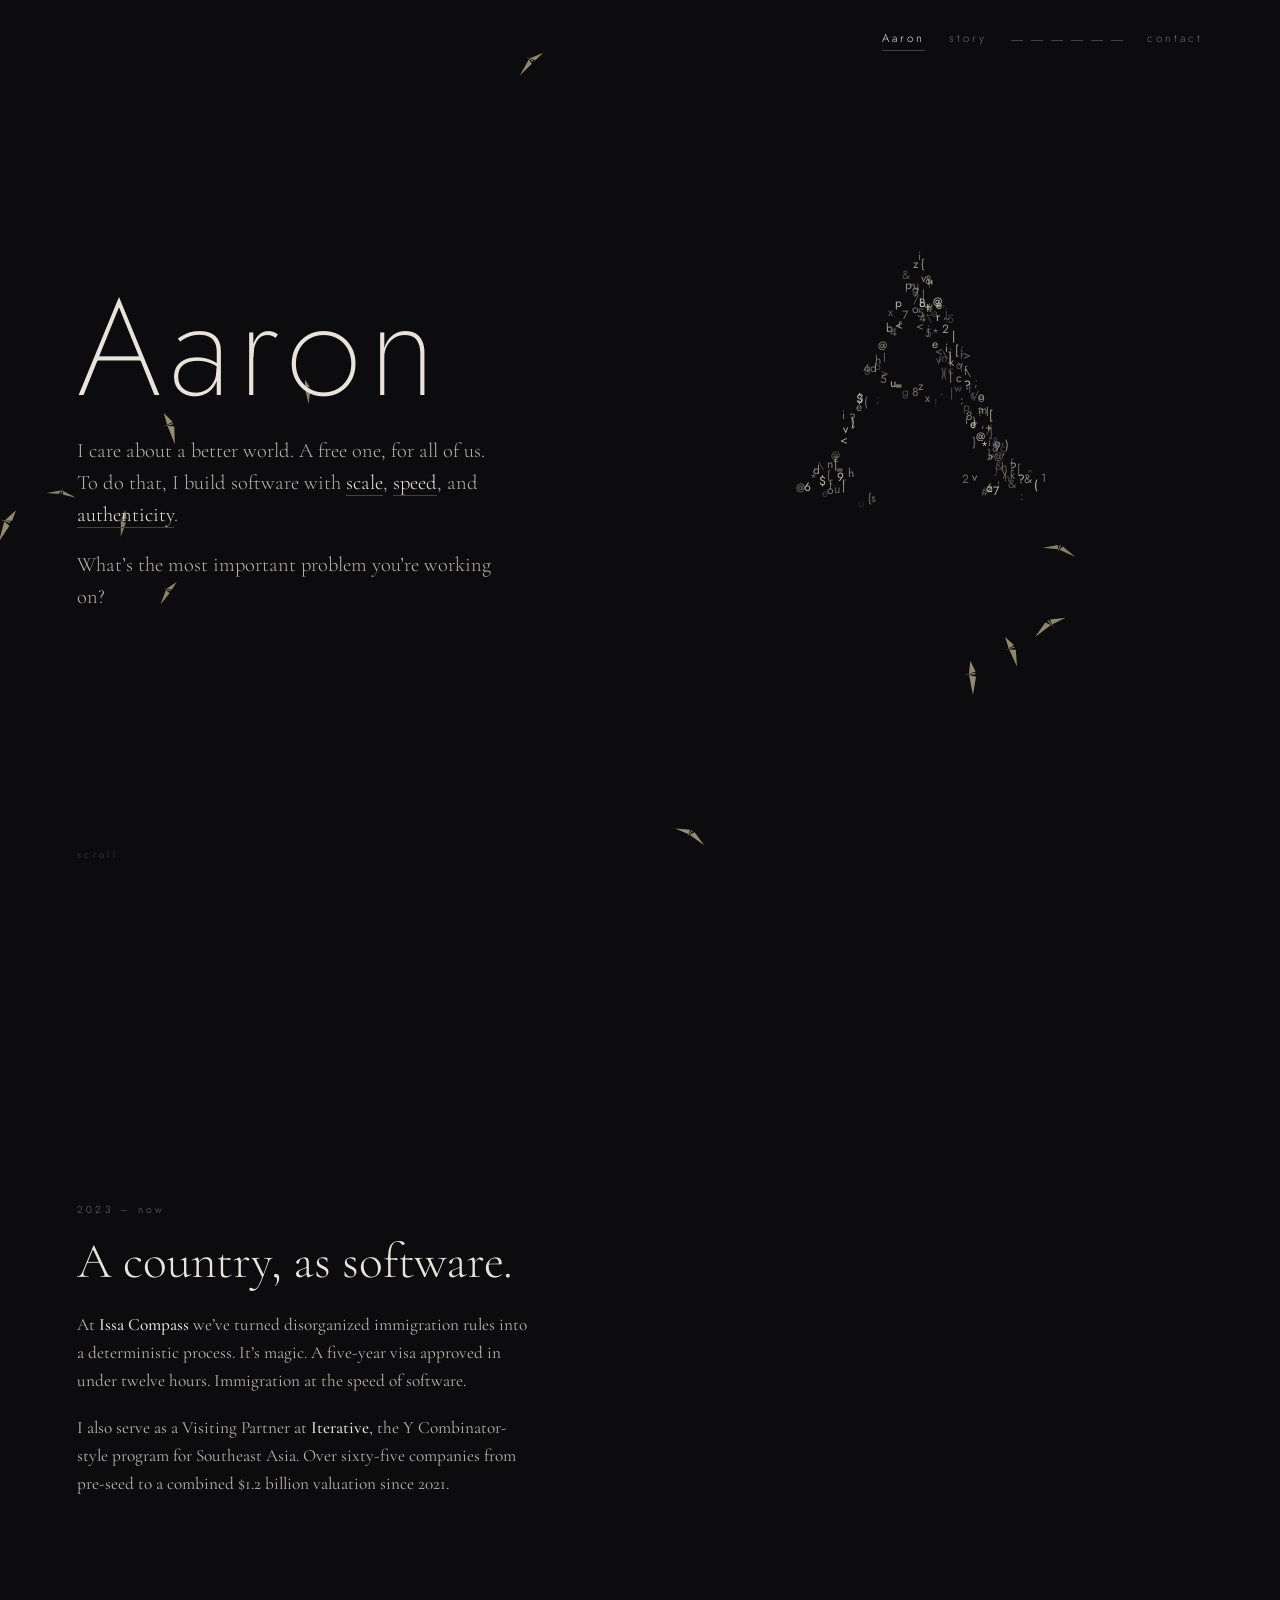
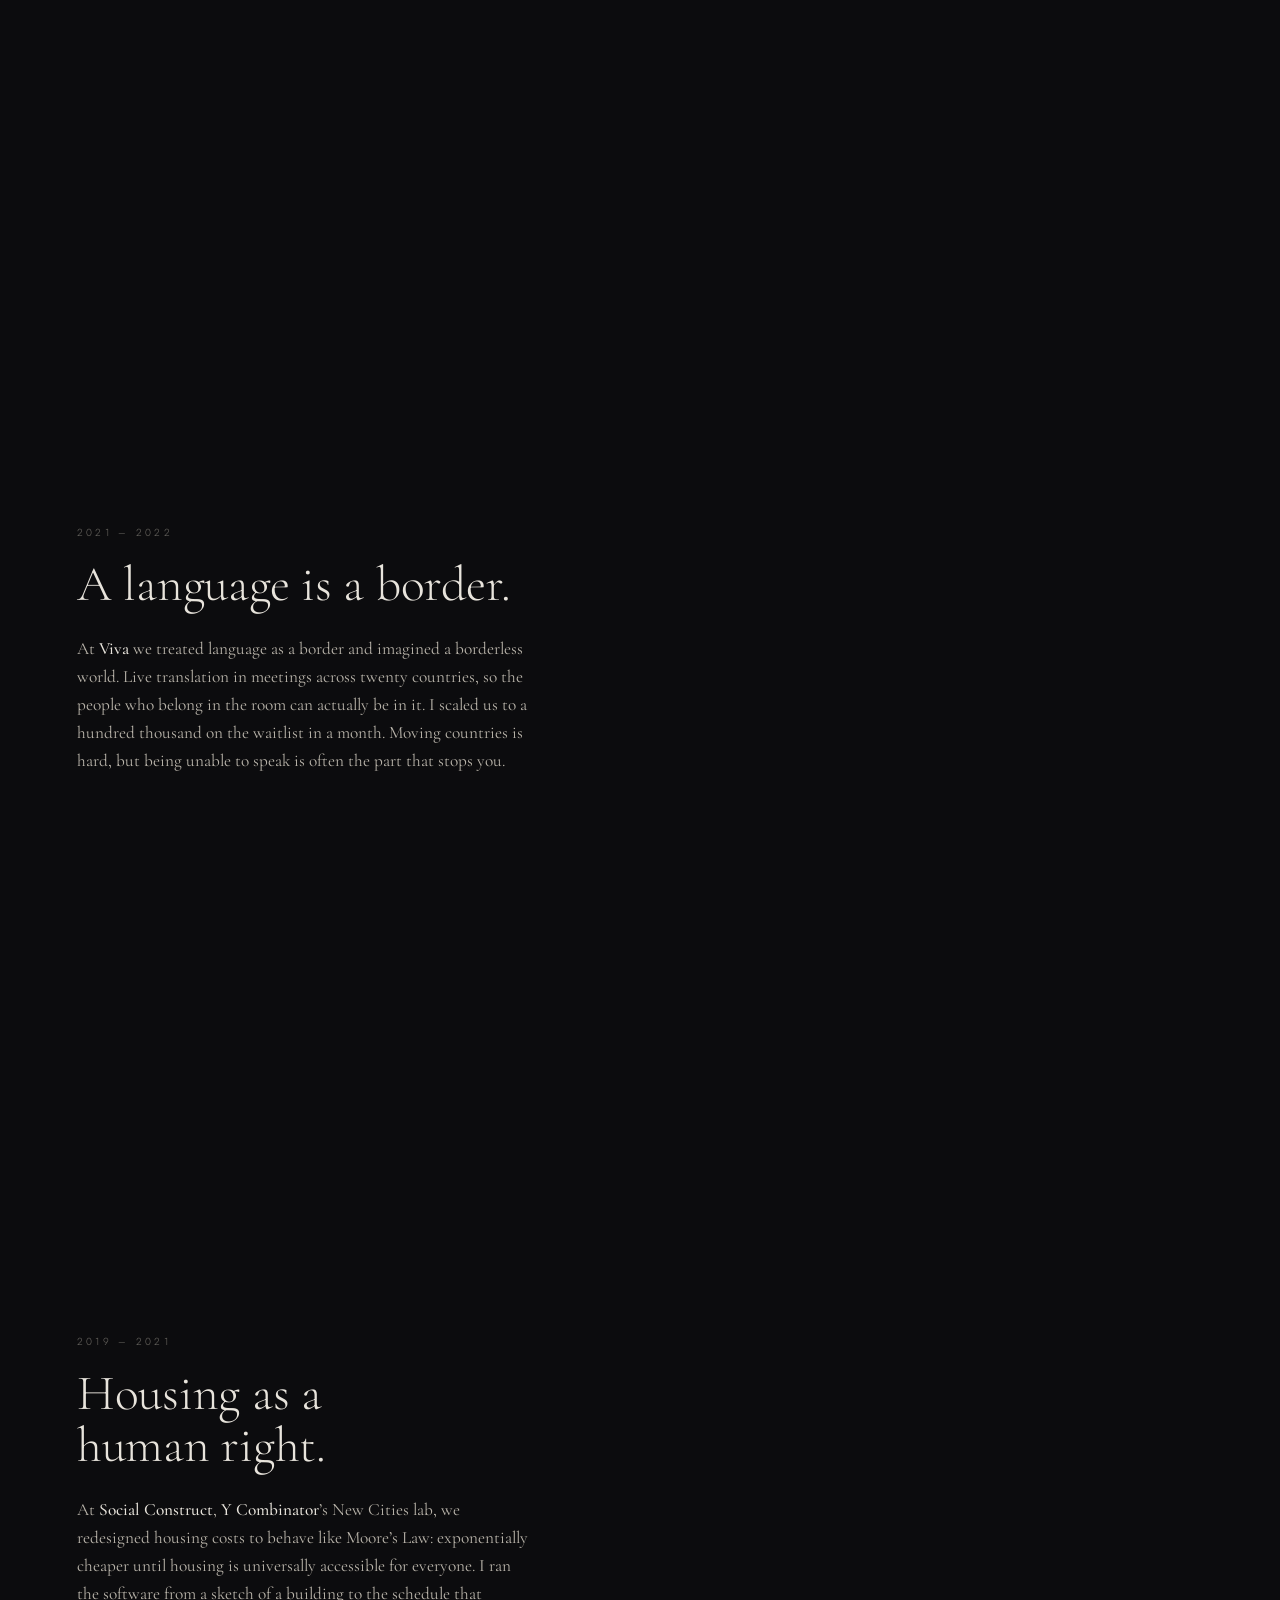
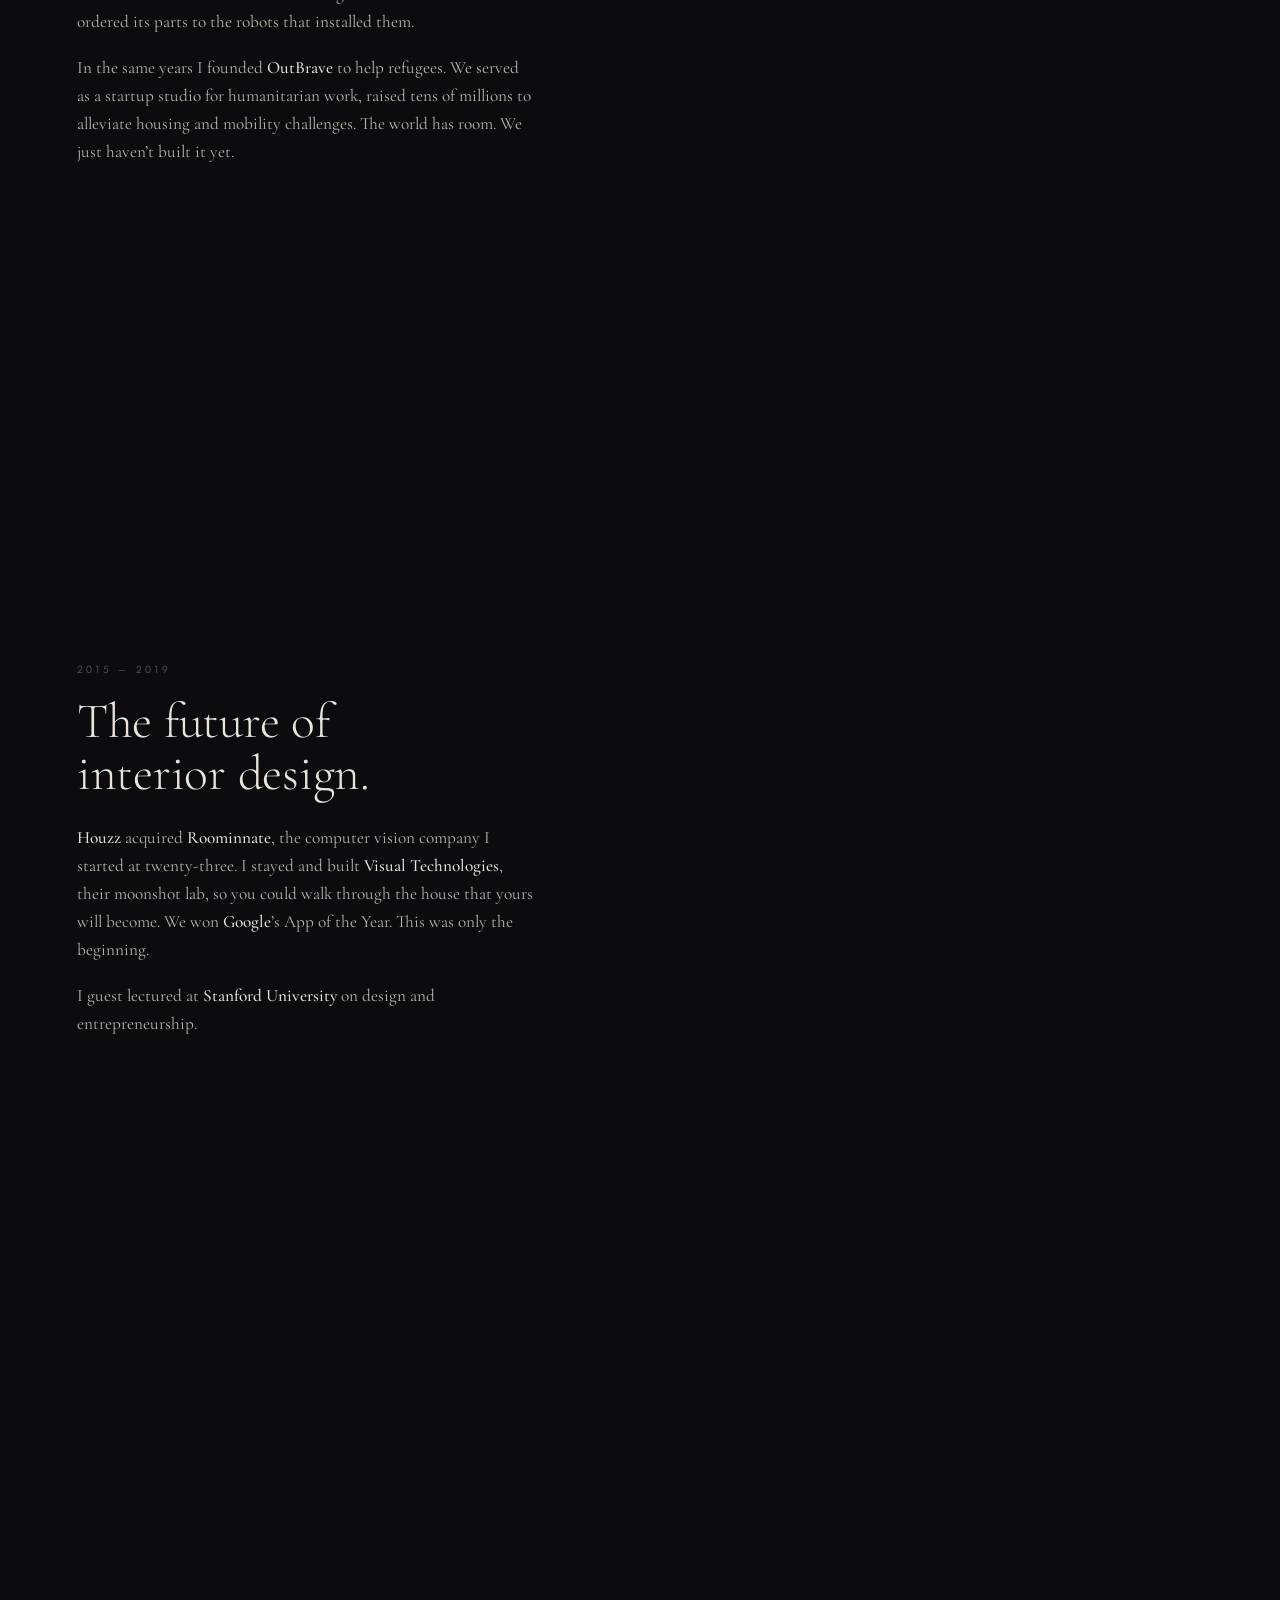
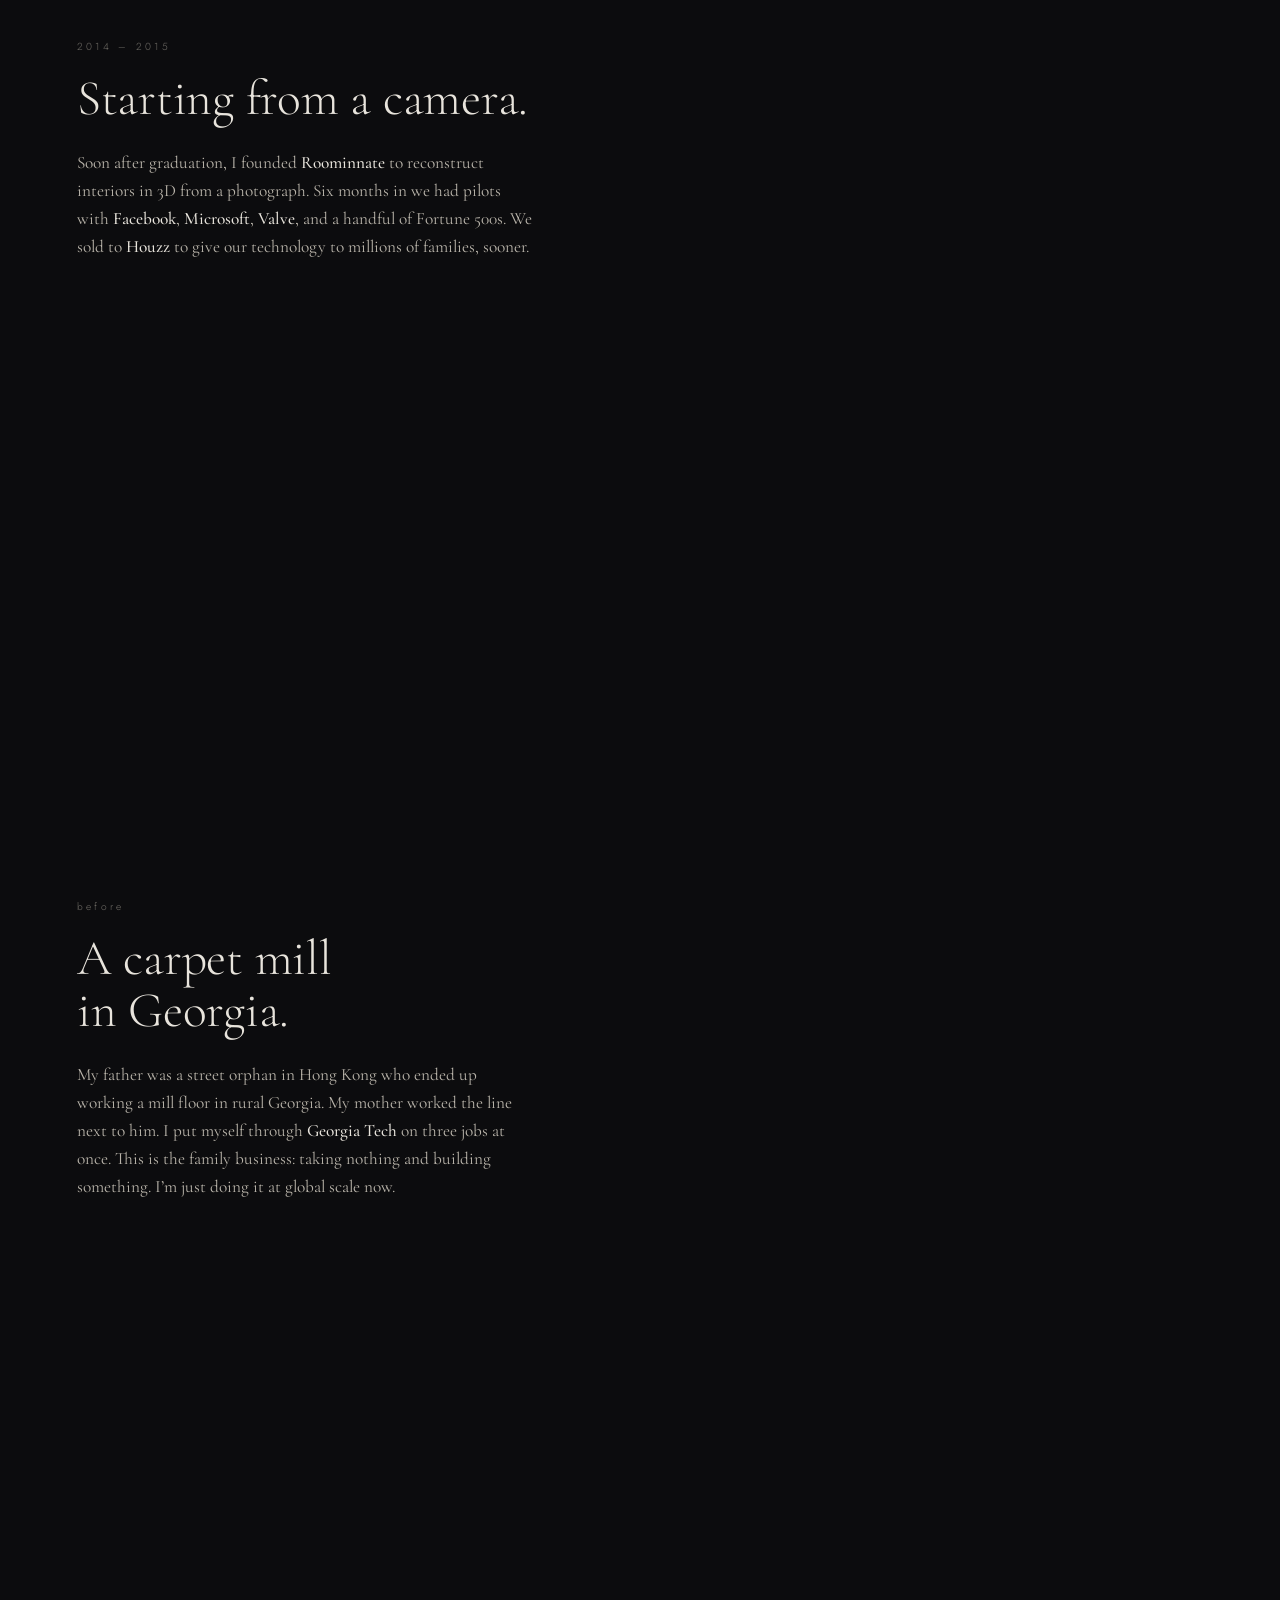
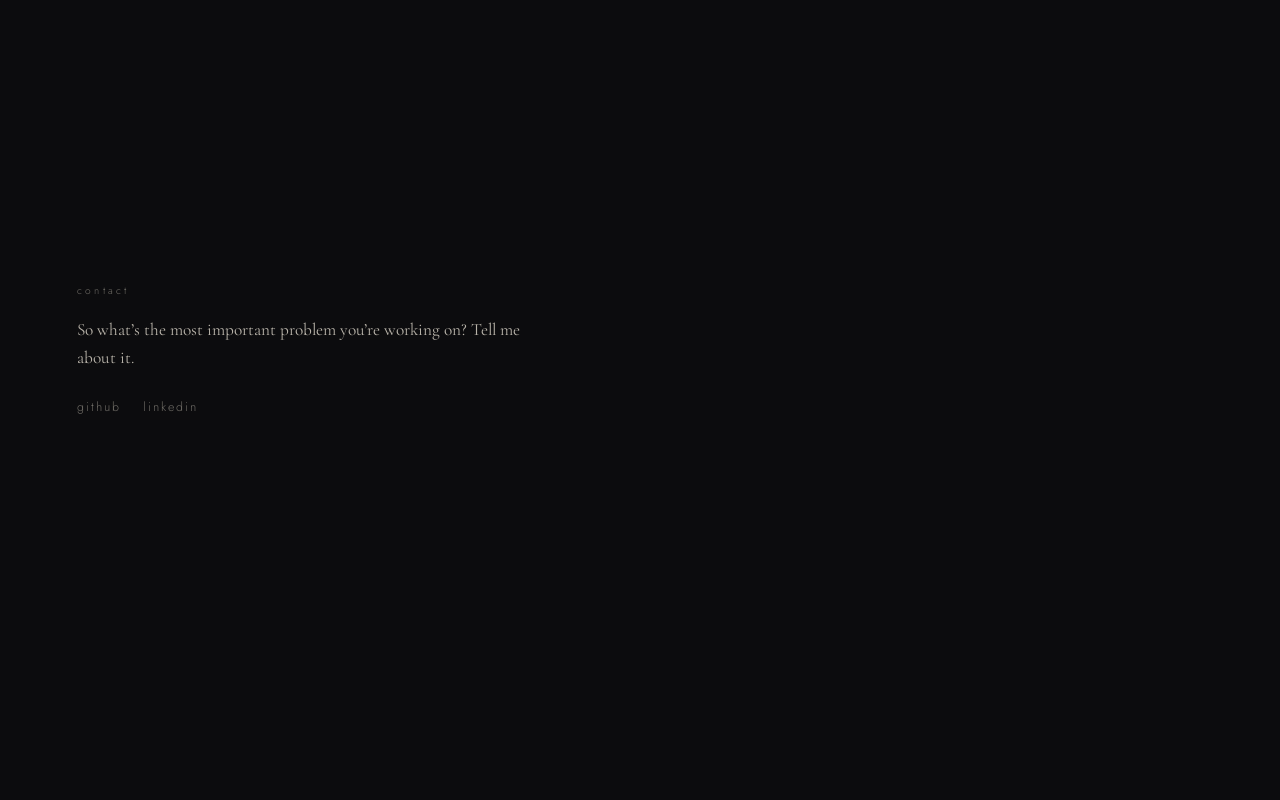
==== commit e12a1cb1: "Bring the mill closer in the page ink, and shorten the question. Co-authored-by: Cursor <cursoragent" ====
--- a/index.html
+++ b/index.html
@@ -56,7 +56,7 @@
         <b class="cue" data-cue="ring" tabindex="0" role="button" aria-label="authenticity: rings the flock around the letter">authenticity</b>.
       </p>
       <p class="hero-line reveal">
-        What&rsquo;s the most important problem you&rsquo;re working on right now?
+        What&rsquo;s the most important problem you&rsquo;re working on?
       </p>
     </div>
     <span class="scroll-hint" id="scrollHint">scroll</span>
@@ -170,7 +170,7 @@
     <div class="wrap">
       <p class="year reveal">contact</p>
       <p class="body reveal">
-        So what&rsquo;s the most important problem you&rsquo;re working on right now? Tell me about it.
+        So what&rsquo;s the most important problem you&rsquo;re working on? Tell me about it.
       </p>
       <p class="links reveal">
         <a href="https://github.com/aaronyy" rel="me">github</a>
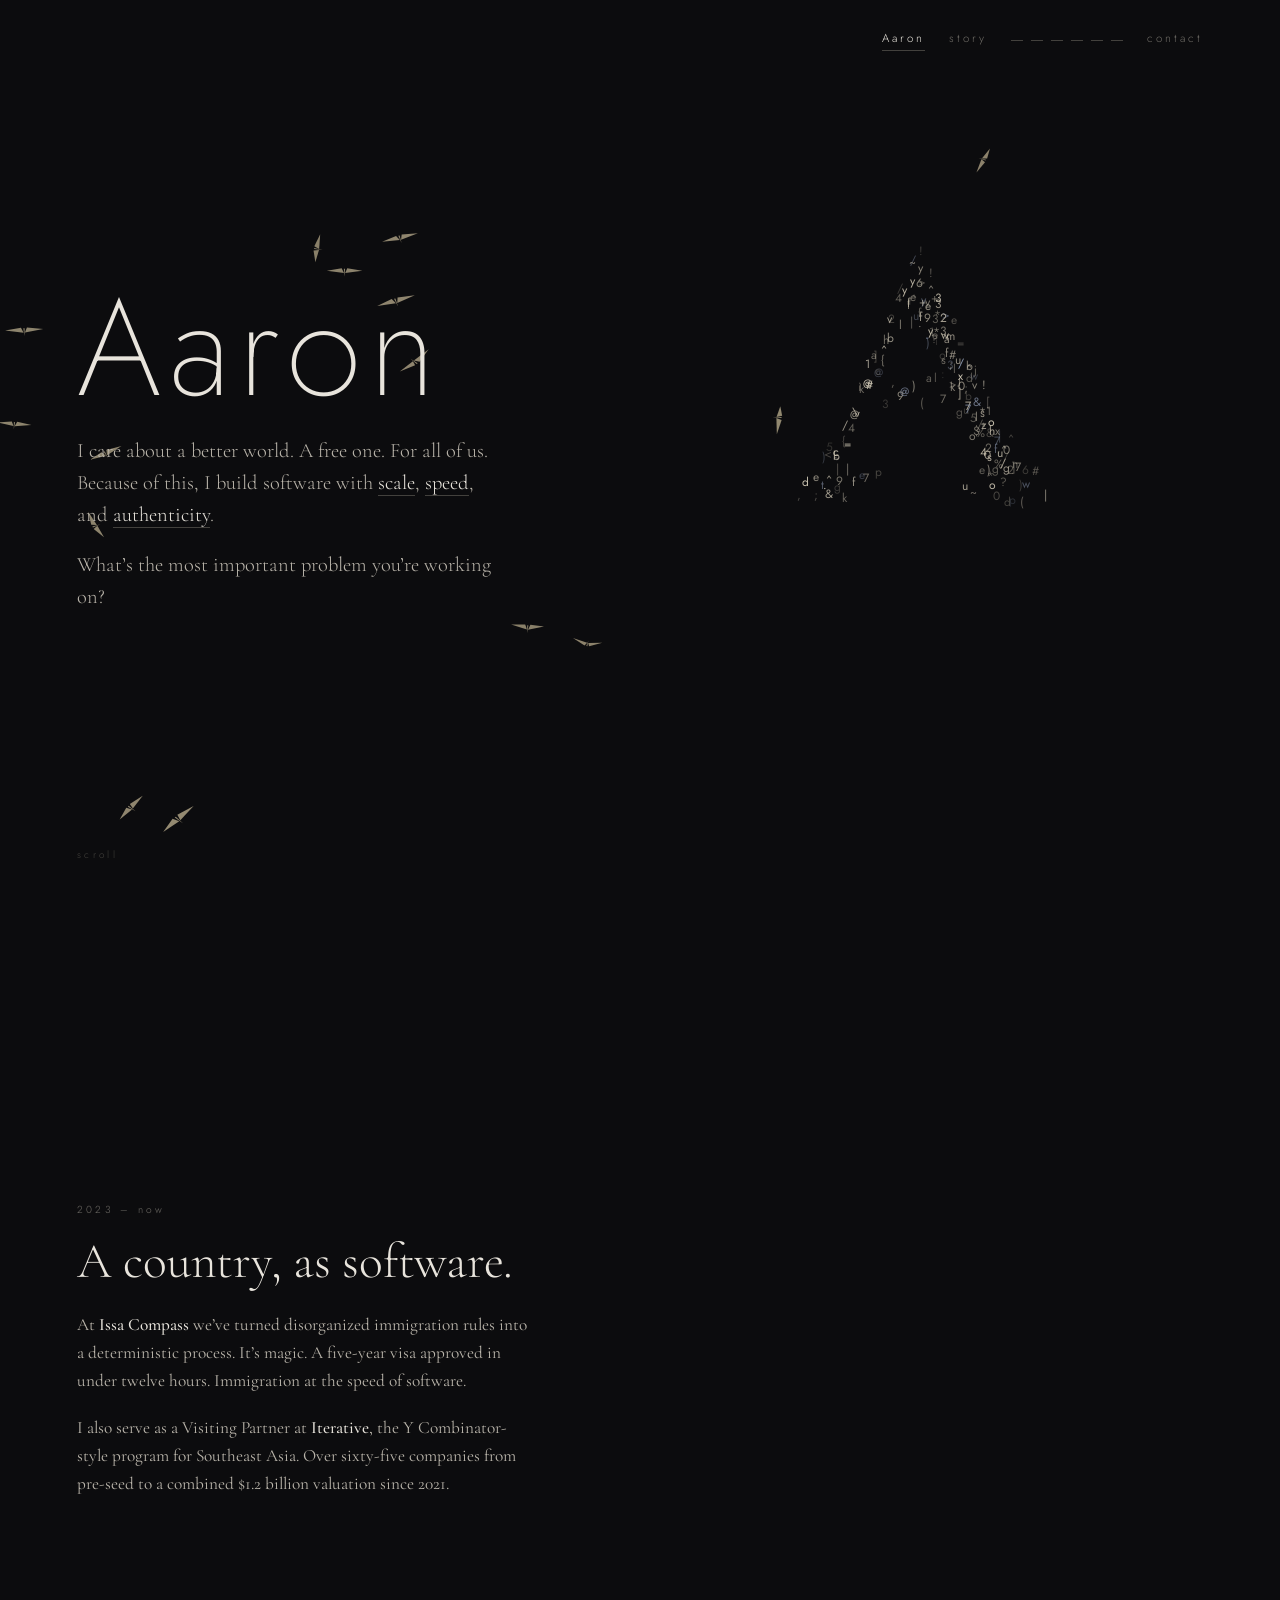
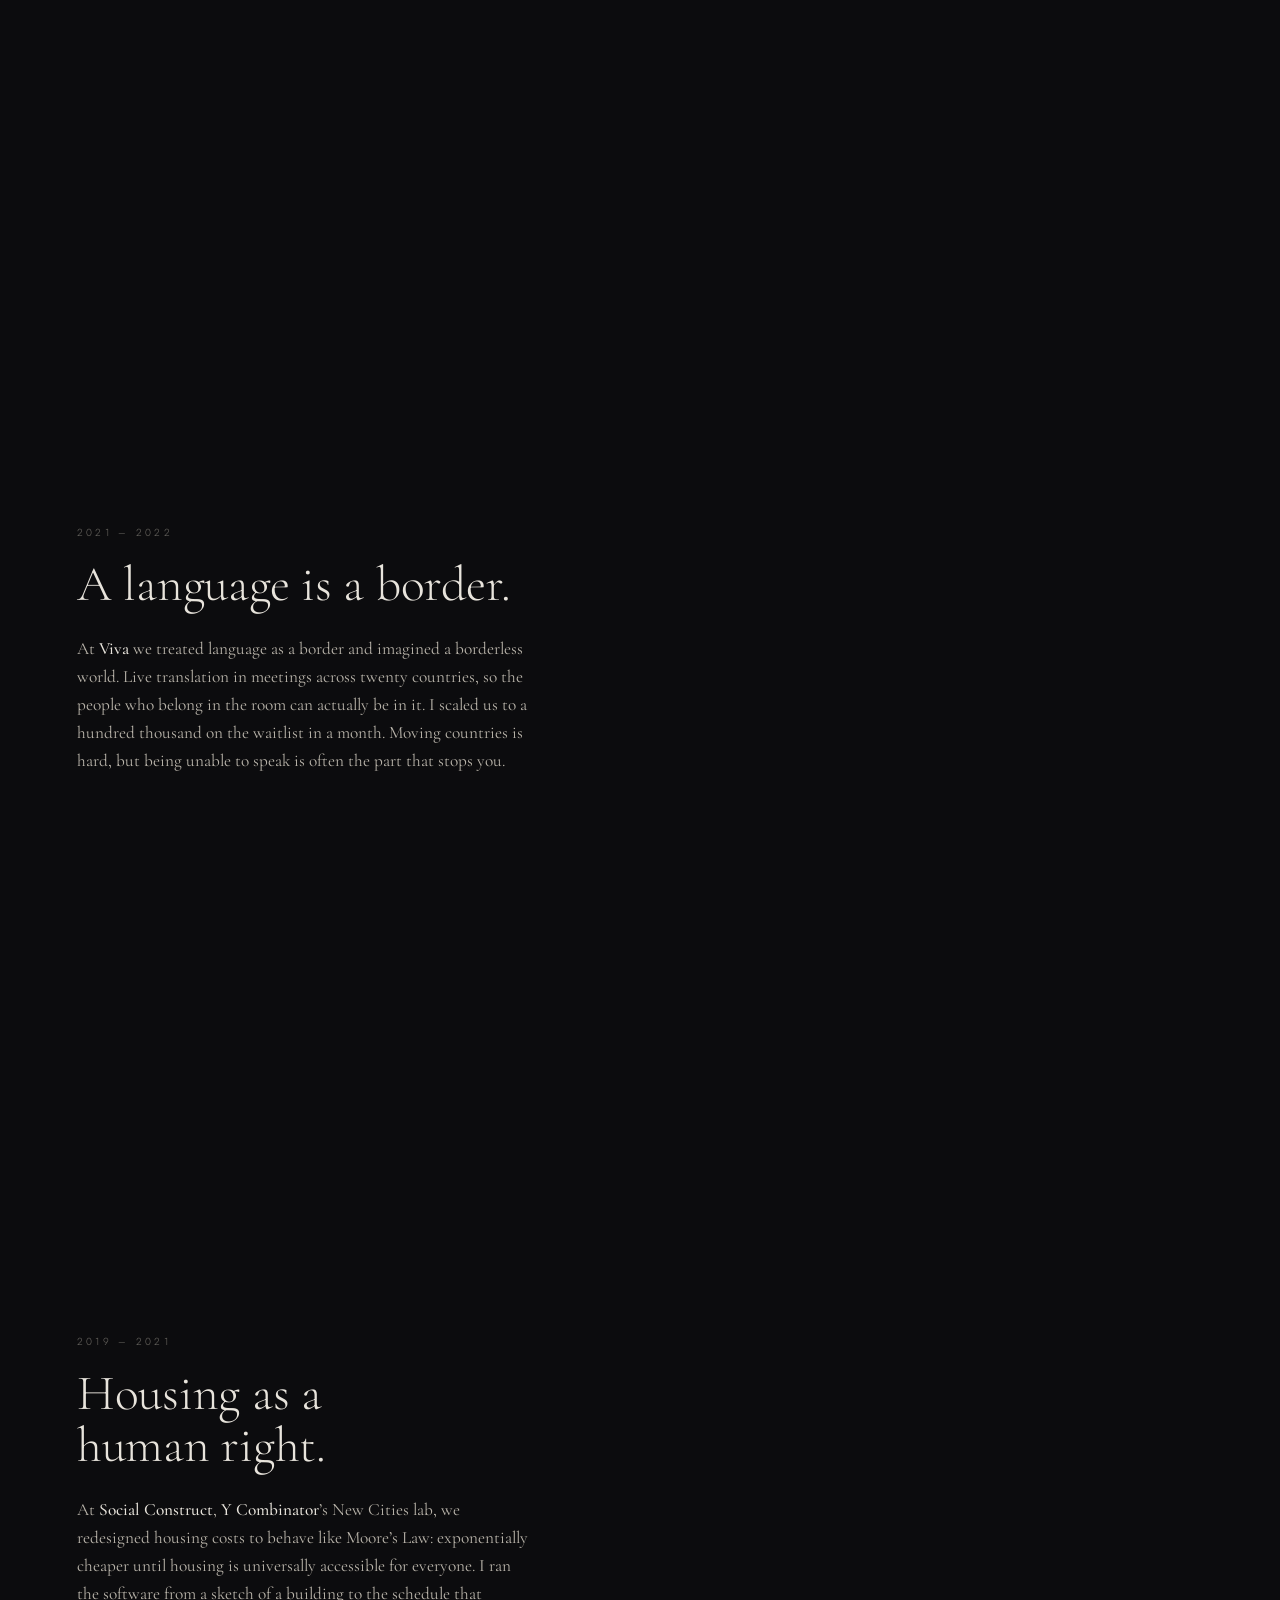
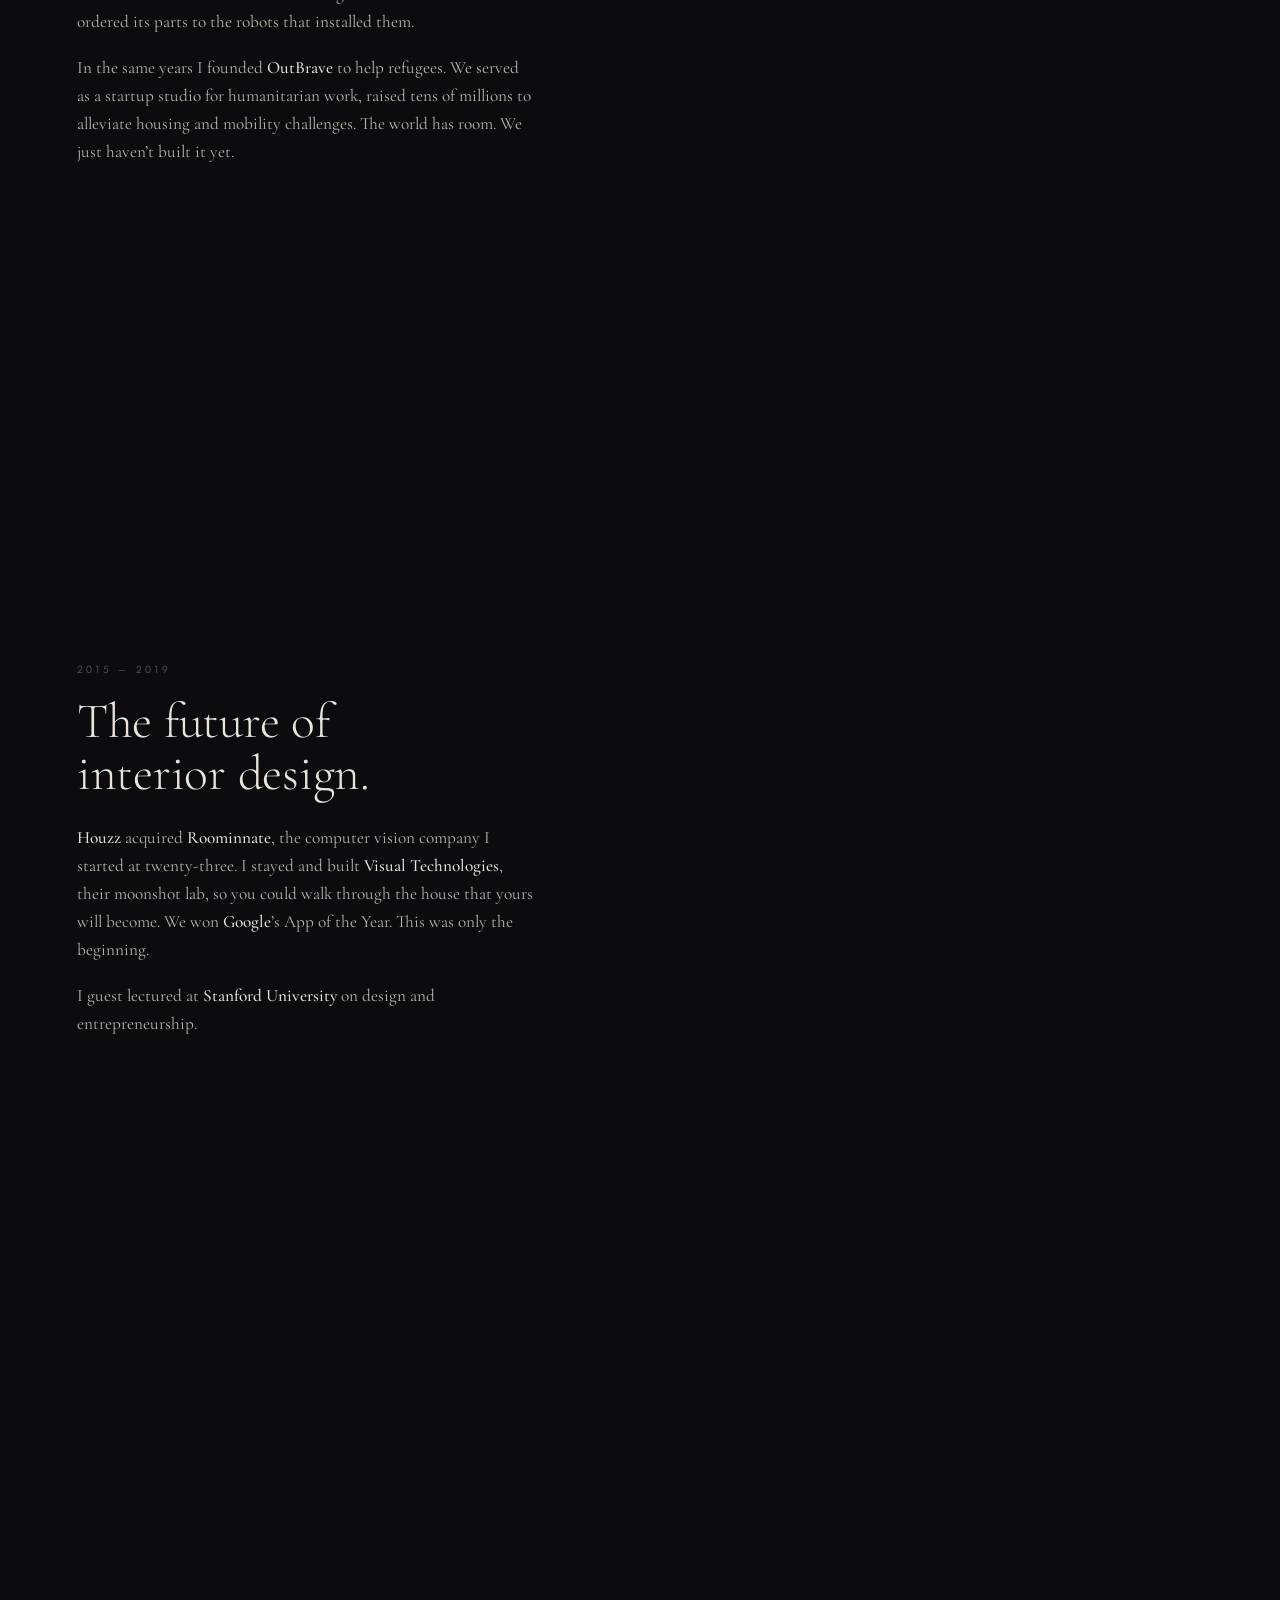
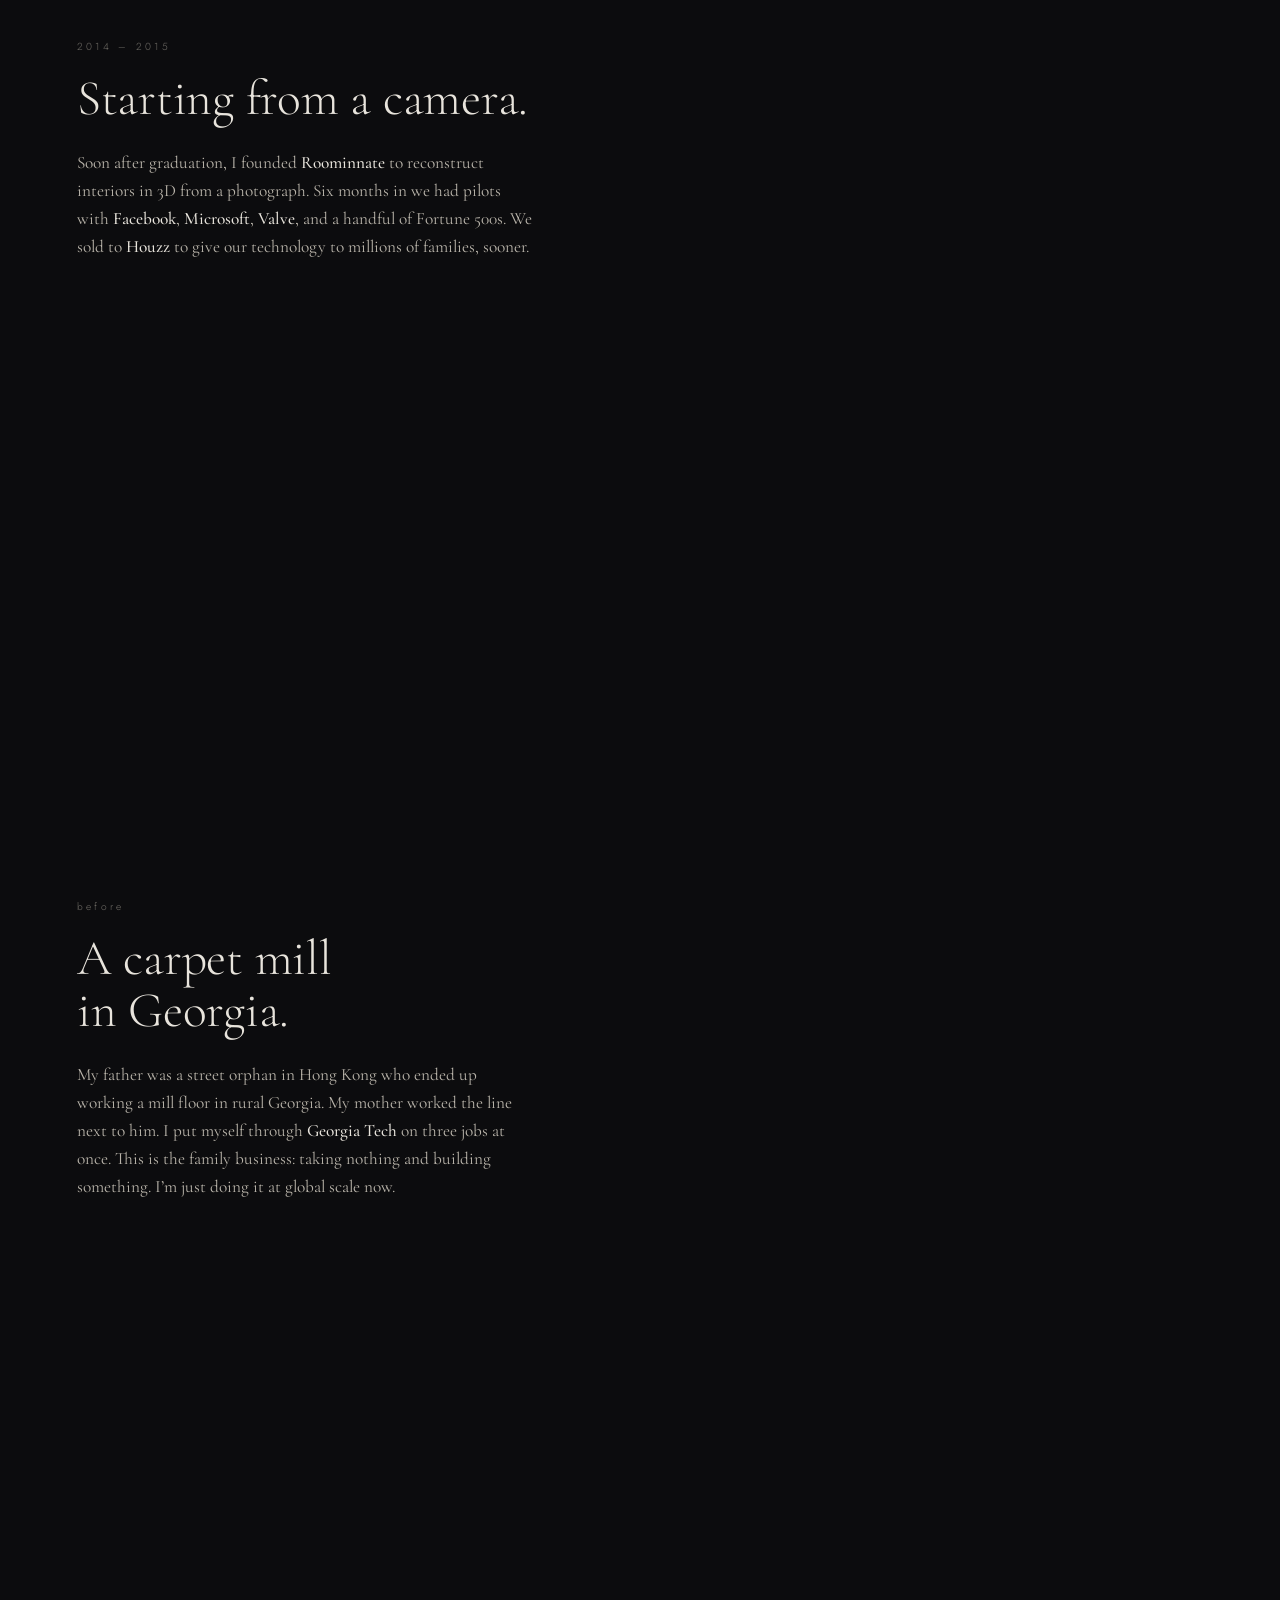
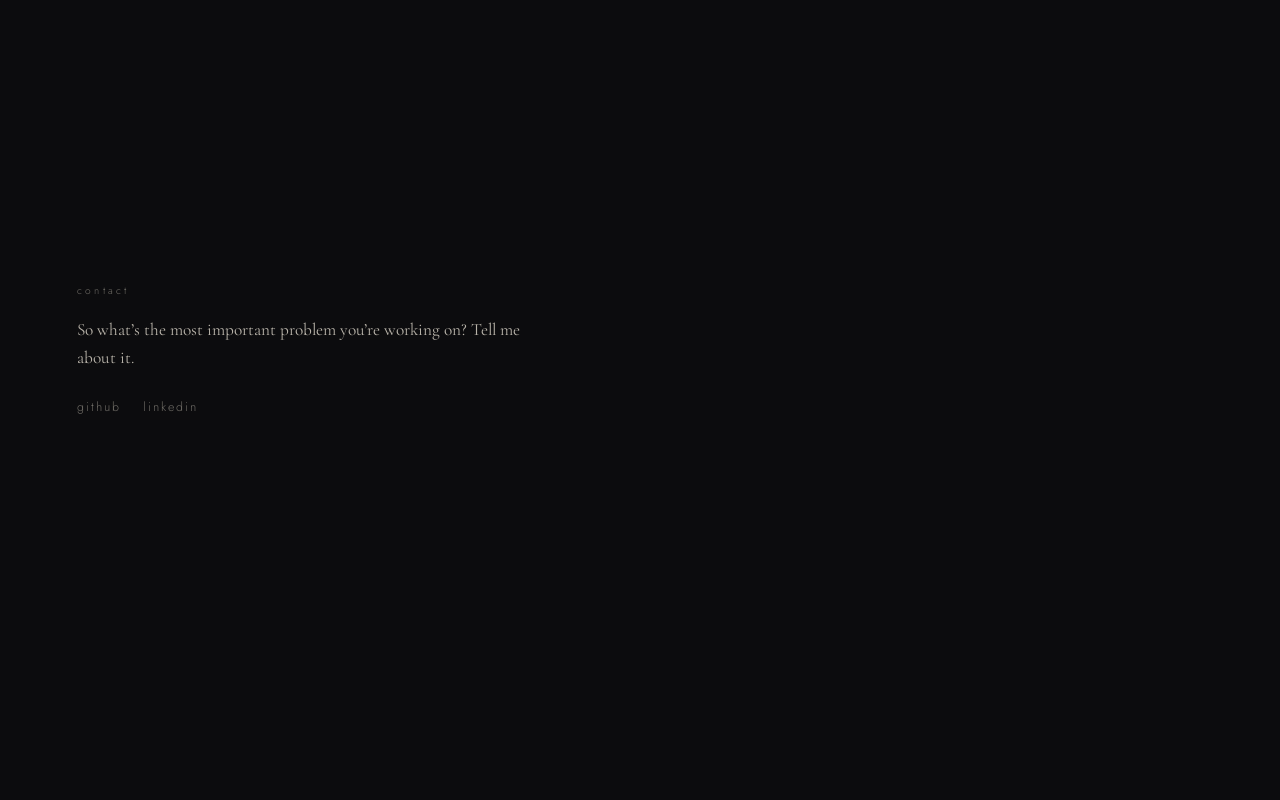
==== commit 7997e9f6: "Draw the passport and the mill in finer detail, and lift the room out of the dark. Co-authored-by: C" ====
--- a/index.html
+++ b/index.html
@@ -4,12 +4,12 @@
 <meta charset="utf-8">
 <meta name="viewport" content="width=device-width, initial-scale=1">
 <title>Aaron</title>
-<meta name="description" content="Aaron Yip. I care about a better world. A free one, for all of us.">
+<meta name="description" content="Aaron Yip. I care about a better world. A free one. For all of us.">
 <meta name="theme-color" content="#0c0c0e">
 
 <meta property="og:type" content="website">
 <meta property="og:title" content="Aaron">
-<meta property="og:description" content="Aaron Yip. I care about a better world. A free one, for all of us.">
+<meta property="og:description" content="Aaron Yip. I care about a better world. A free one. For all of us.">
 
 <link rel="icon" href="data:image/svg+xml,%3Csvg xmlns='http://www.w3.org/2000/svg' viewBox='0 0 32 32'%3E%3Crect width='32' height='32' fill='%230c0c0e'/%3E%3Ctext x='16' y='23' font-family='Georgia,serif' font-size='20' fill='%23e8e4dc' text-anchor='middle'%3Ea%3C/text%3E%3C/svg%3E">
 
@@ -49,8 +49,8 @@
       <!-- The three <b class="cue"> words drive the flock. Keep three of them,
            and keep the data-cue values (gather / race / ring). -->
       <p class="hero-line reveal">
-        I care about a better world. A free one, for all of us.
-        To do that, I build software with
+        I care about a better world. A free one. For all of us.
+        Because of this, I build software with
         <b class="cue" data-cue="gather" tabindex="0" role="button" aria-label="scale: gathers the flock into a V">scale</b>,
         <b class="cue" data-cue="race" tabindex="0" role="button" aria-label="speed: sends the flock racing">speed</b>, and
         <b class="cue" data-cue="ring" tabindex="0" role="button" aria-label="authenticity: rings the flock around the letter">authenticity</b>.
--- a/assets/css/main.css
+++ b/assets/css/main.css
@@ -79,14 +79,21 @@
   .wrap { width: min(30rem, 44vw); }
 }
 
-/* Narrow screens have no side room, so the glyph letter and the portrait take
-   the upper third and the copy drops to the bottom rather than sitting under
-   the particles. */
+/* Narrow screens have no side room, so the scene, the glyph letter and the
+   portrait take the upper third and the copy drops to the bottom rather than
+   sitting under the lines. */
 @media (max-width: 55rem) {
   .hero,
-  .contact {
+  .chapter {
     justify-content: flex-end;
-    padding-bottom: 20vh;
+    padding-top: 36vh;
+    padding-bottom: max(5.5rem, 11vh);
+  }
+  .scroll-hint { display: none; }
+  .hero-name { font-size: clamp(3.1rem, 16vw, 5.2rem); }
+  .wrap {
+    width: calc(100% - var(--gutter));
+    padding-right: var(--gutter);
   }
 }
 
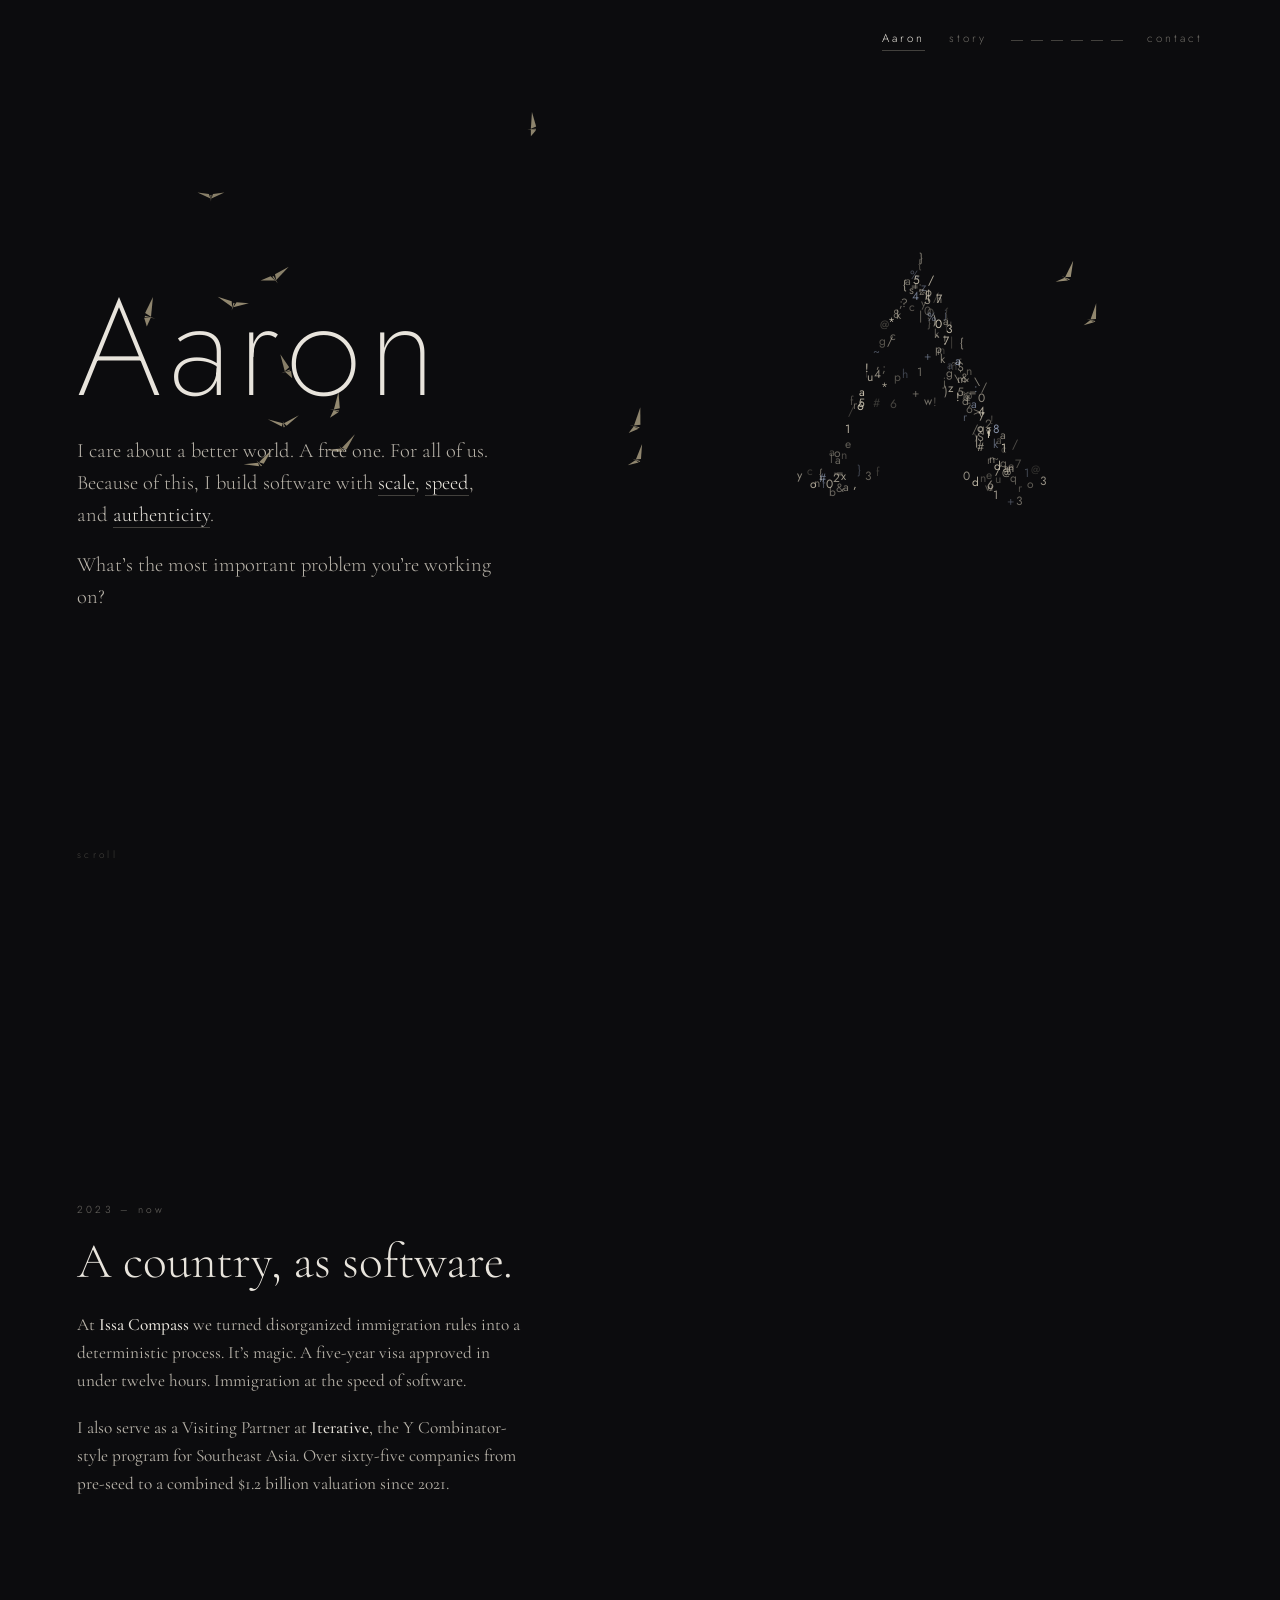
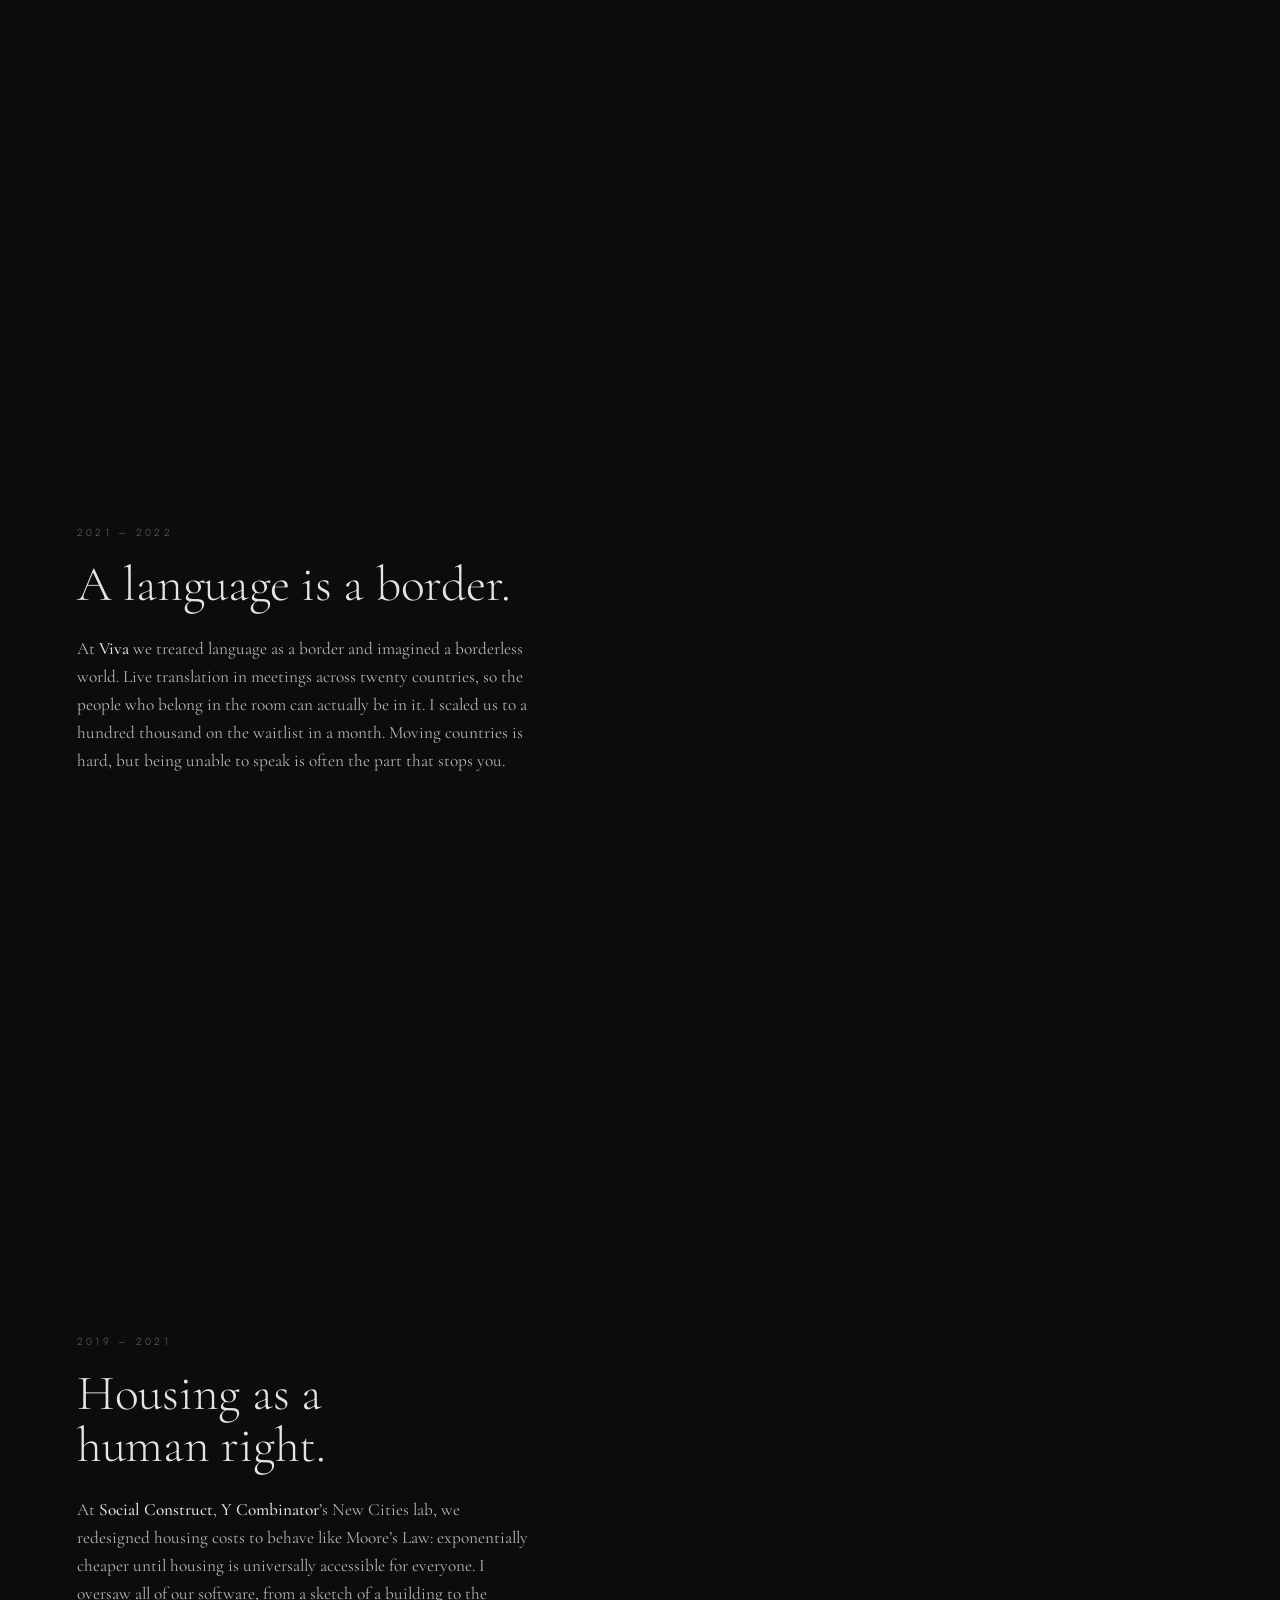
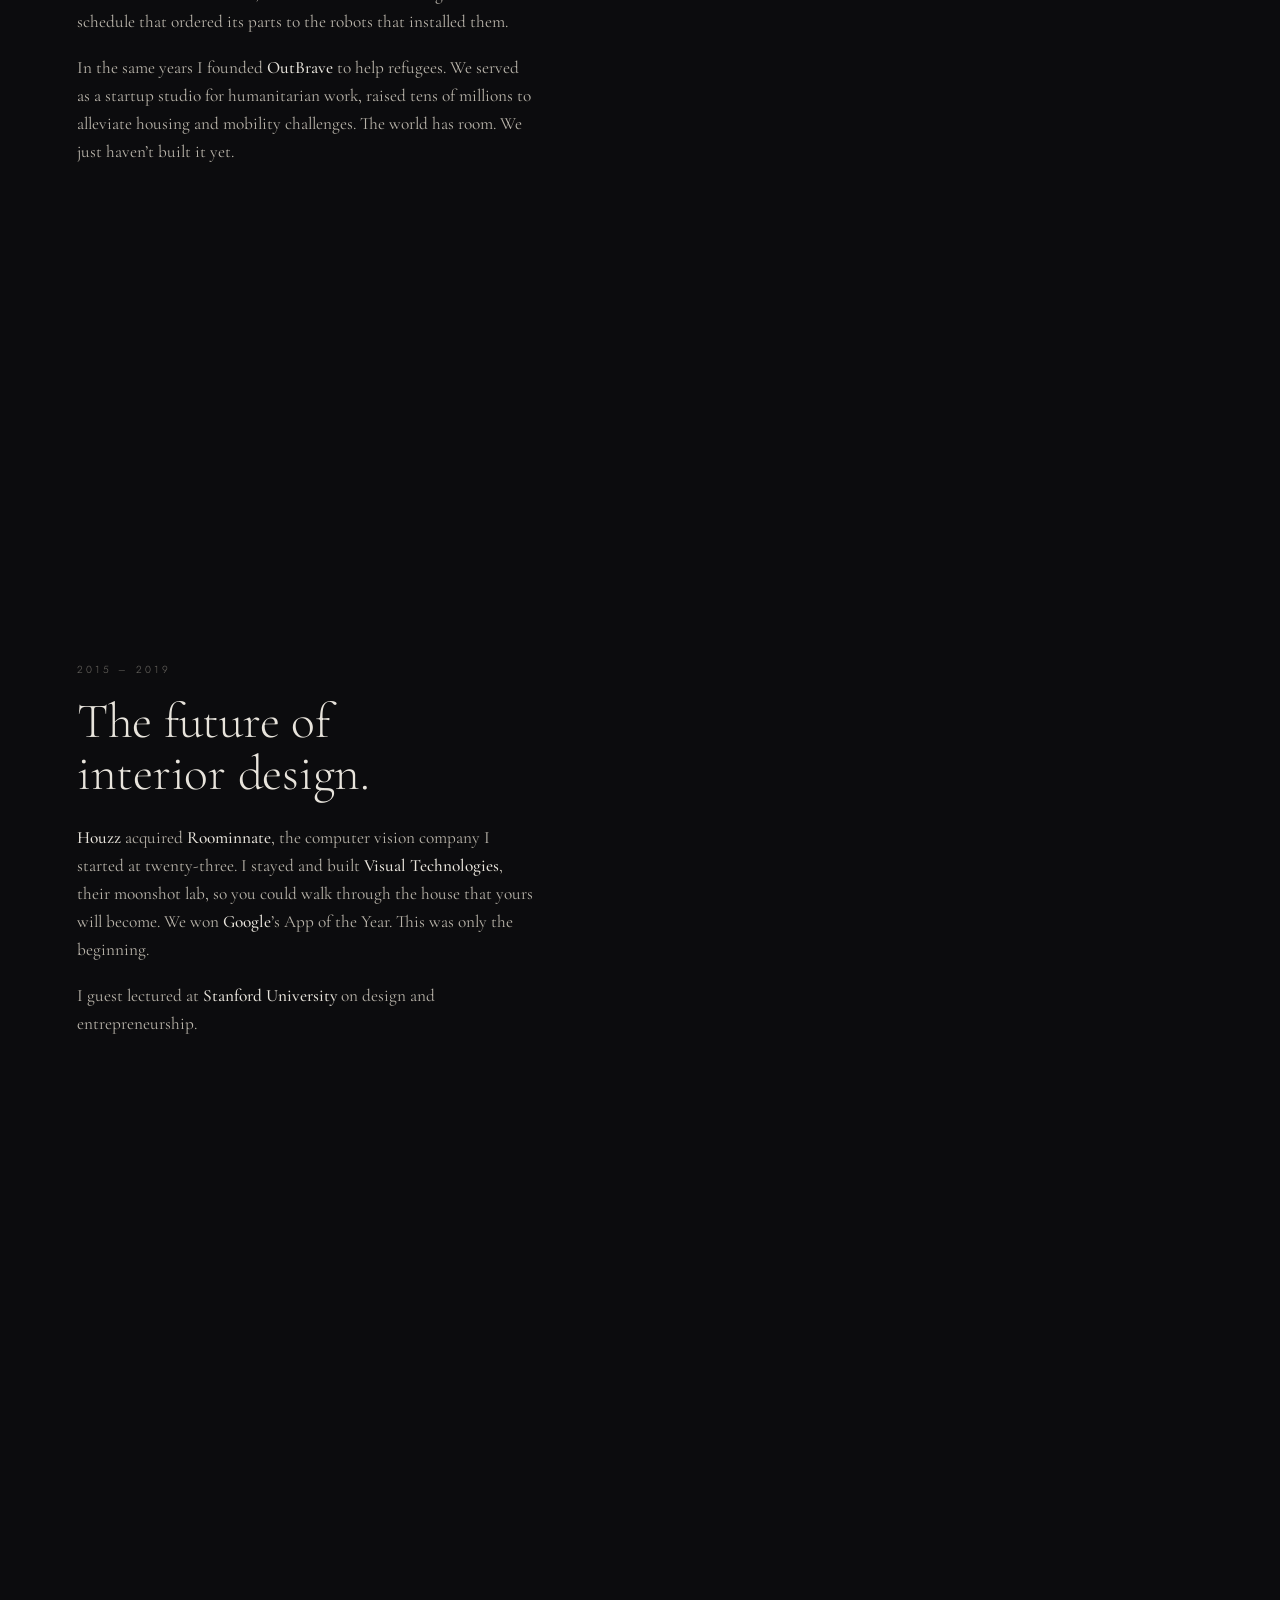
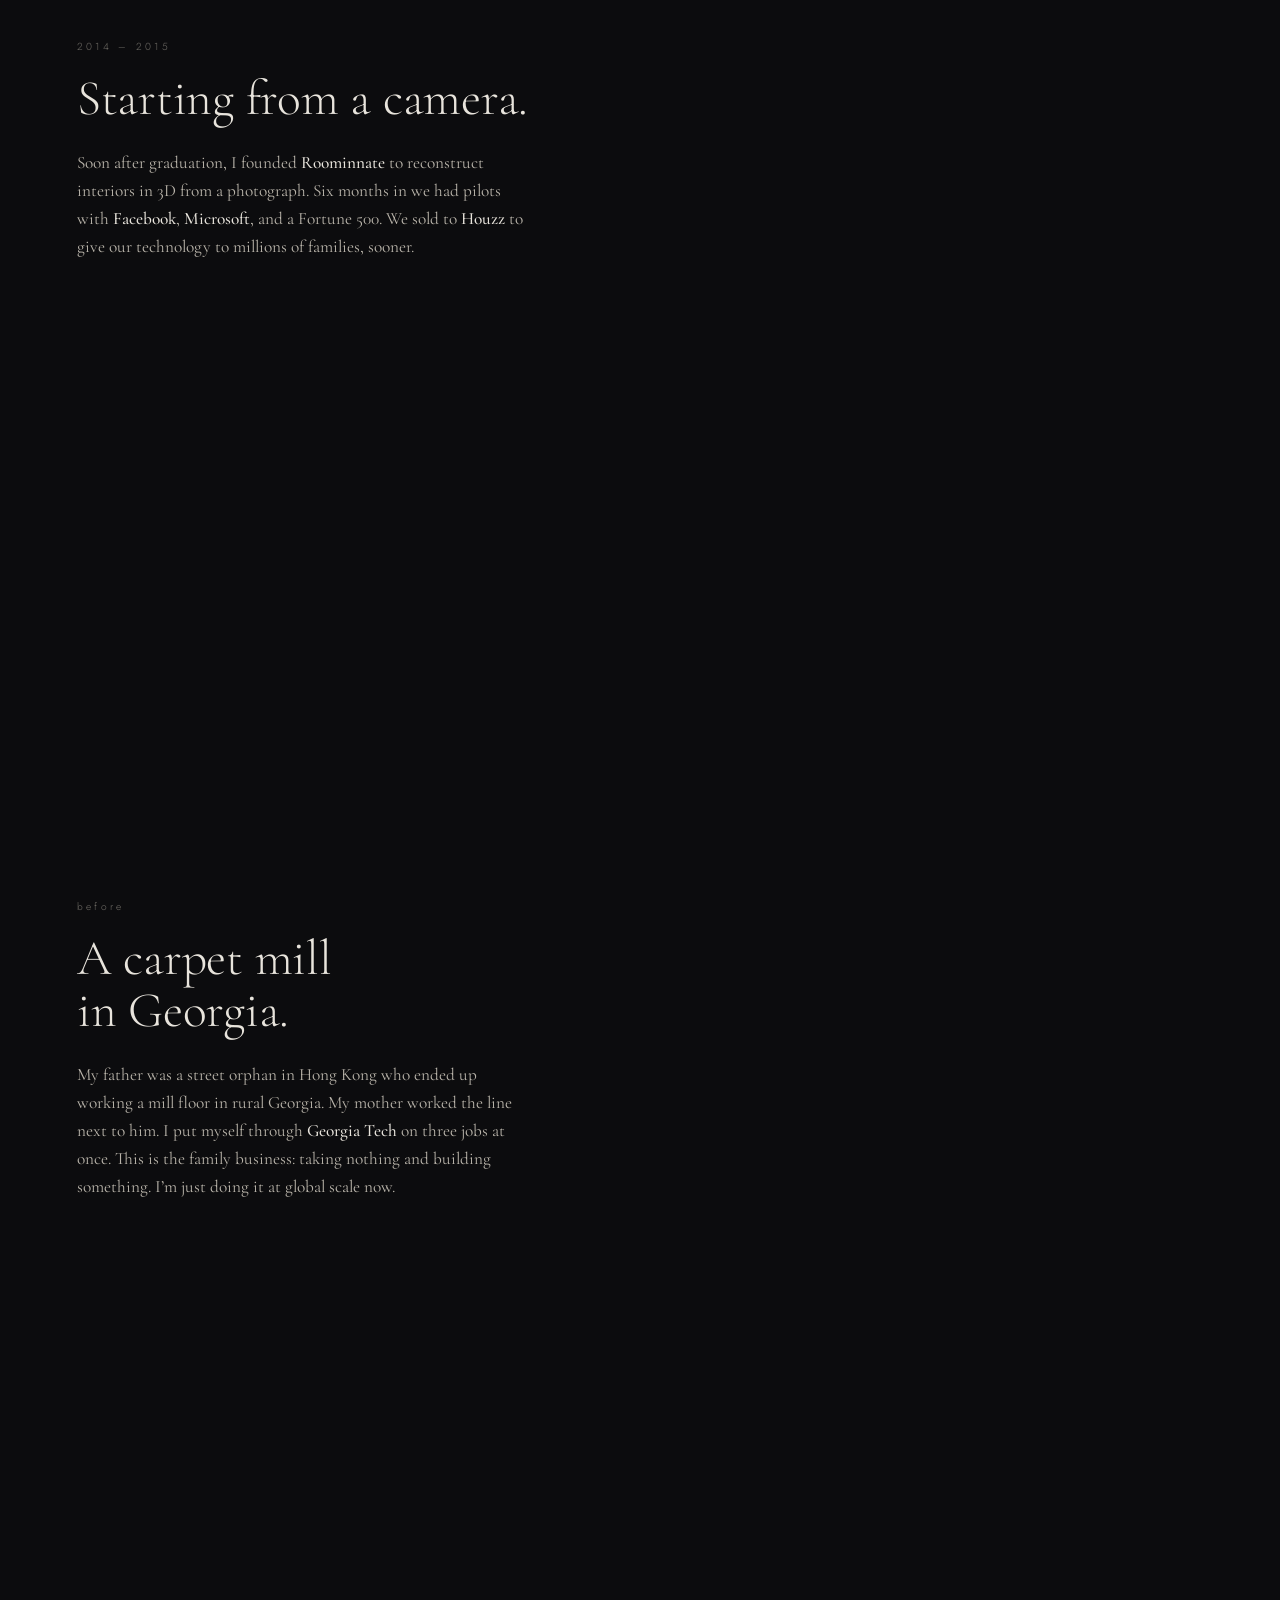
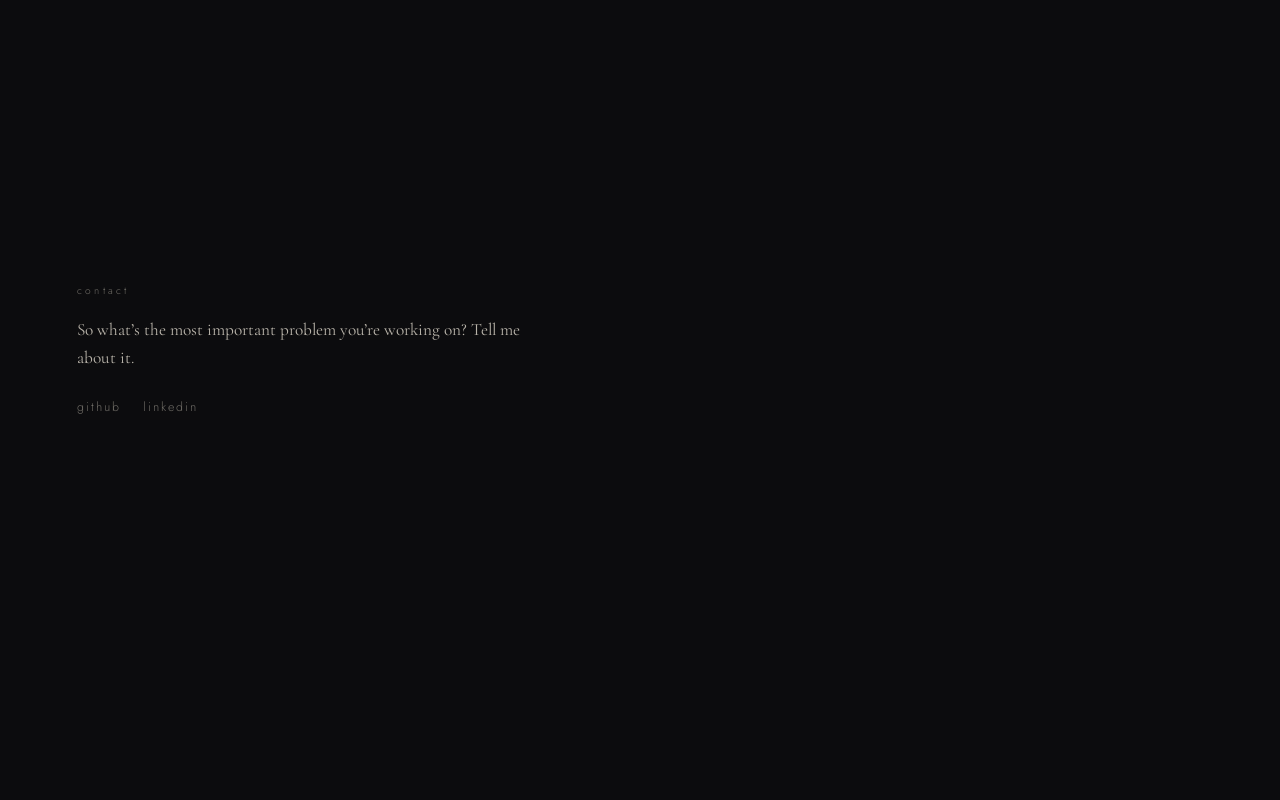
==== commit 4c8f4610: "Paint the portrait from the photograph, and tighten a few chapter lines. Co-authored-by: Cursor <cur" ====
--- a/index.html
+++ b/index.html
@@ -70,7 +70,7 @@
       <p class="year reveal">2023 &ndash; now</p>
       <h2 class="reveal">A country, as software.</h2>
       <p class="body reveal">
-        At <b>Issa Compass</b> we&rsquo;ve turned disorganized immigration
+        At <b>Issa Compass</b> we turned disorganized immigration
         rules into a deterministic process. It&rsquo;s magic. A five-year
         visa approved in under twelve hours. Immigration at the speed of
         software.
@@ -107,8 +107,9 @@
         At <b>Social Construct</b>, <b>Y Combinator</b>&rsquo;s New Cities lab,
         we redesigned housing costs to behave like Moore&rsquo;s Law:
         exponentially cheaper until housing is universally accessible for
-        everyone. I ran the software from a sketch of a building to the
-        schedule that ordered its parts to the robots that installed them.
+        everyone. I oversaw all of our software, from a sketch of a
+        building to the schedule that ordered its parts to the robots that
+        installed them.
       </p>
       <p class="body reveal">
         In the same years I founded <b>OutBrave</b> to help refugees. We
@@ -144,8 +145,8 @@
       <p class="body reveal">
         Soon after graduation, I founded <b>Roominnate</b> to reconstruct interiors
         in 3D from a photograph. Six months in we had pilots with
-        <b>Facebook</b>, <b>Microsoft</b>, <b>Valve</b>, and a handful of
-        Fortune 500s. We sold to <b>Houzz</b> to give our technology to
+        <b>Facebook</b>, <b>Microsoft</b>, and a Fortune 500. We sold to
+        <b>Houzz</b> to give our technology to
         millions of families, sooner.
       </p>
     </div>
